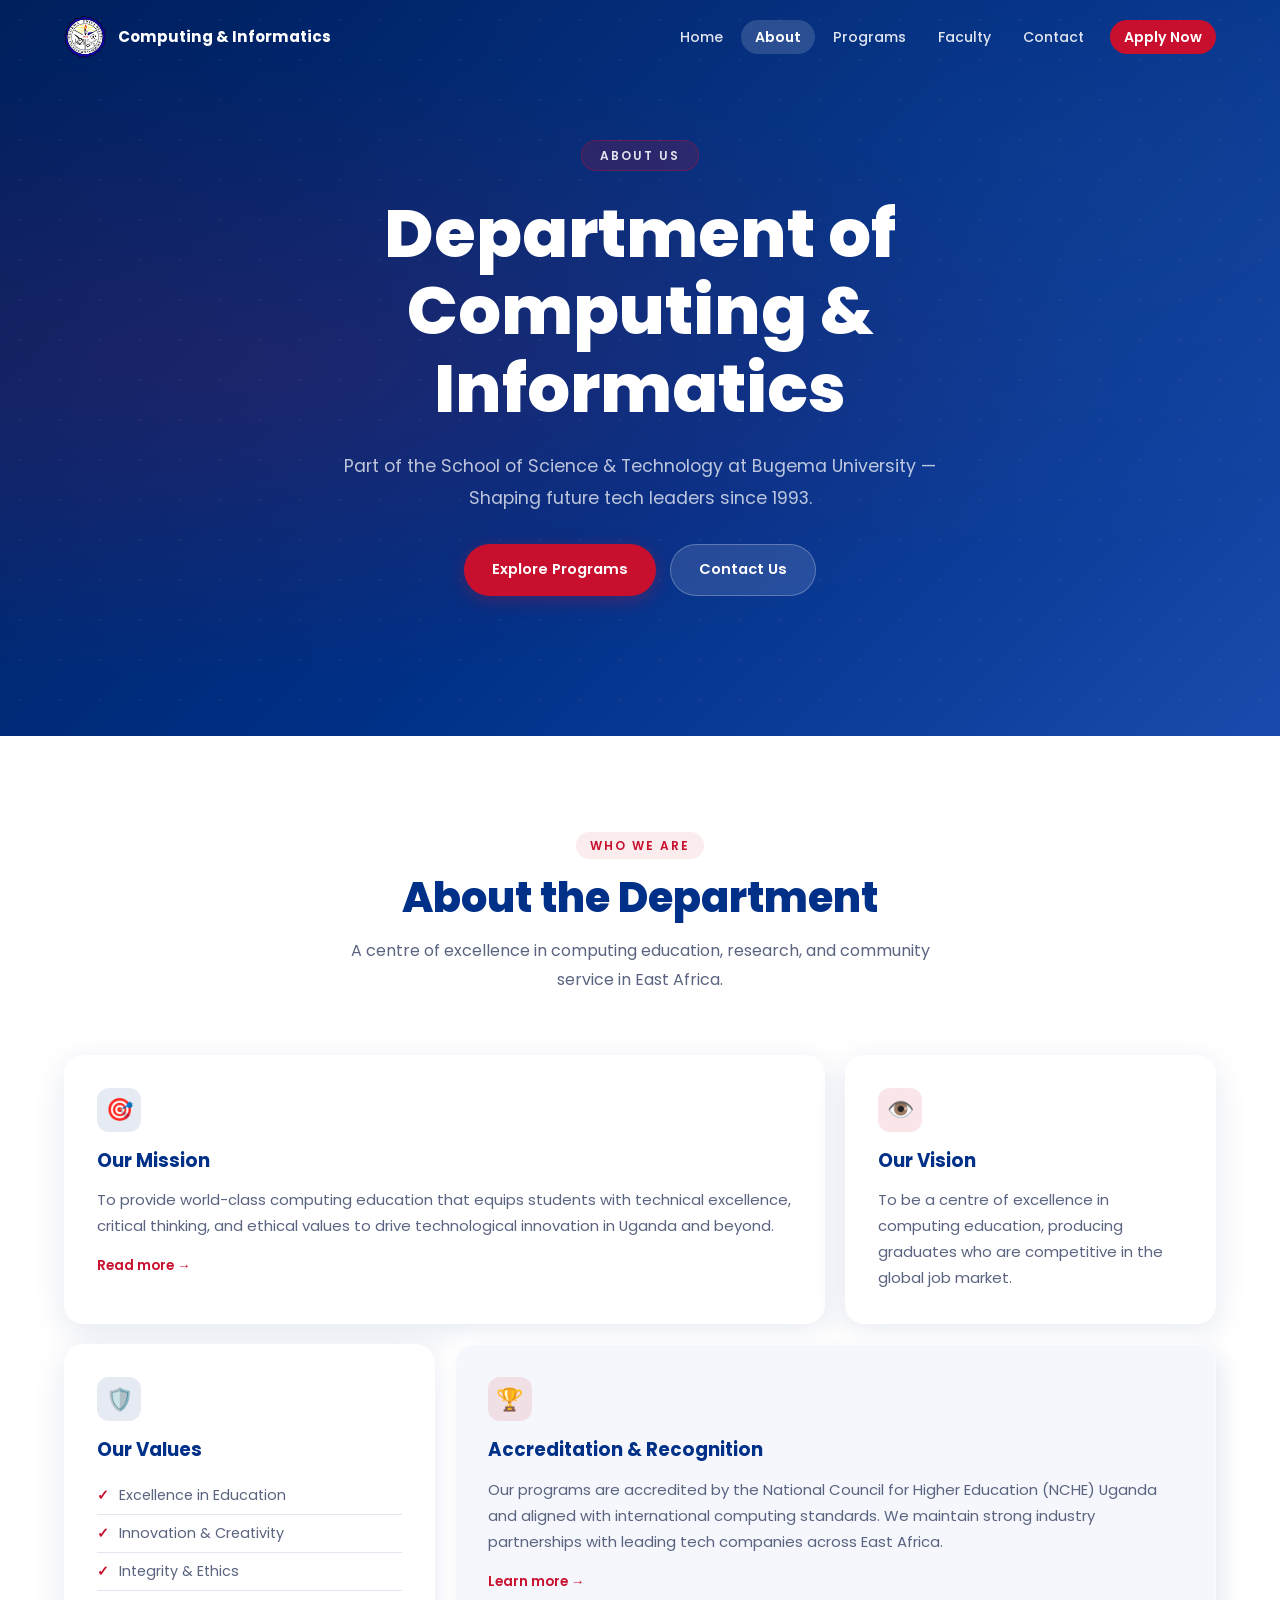
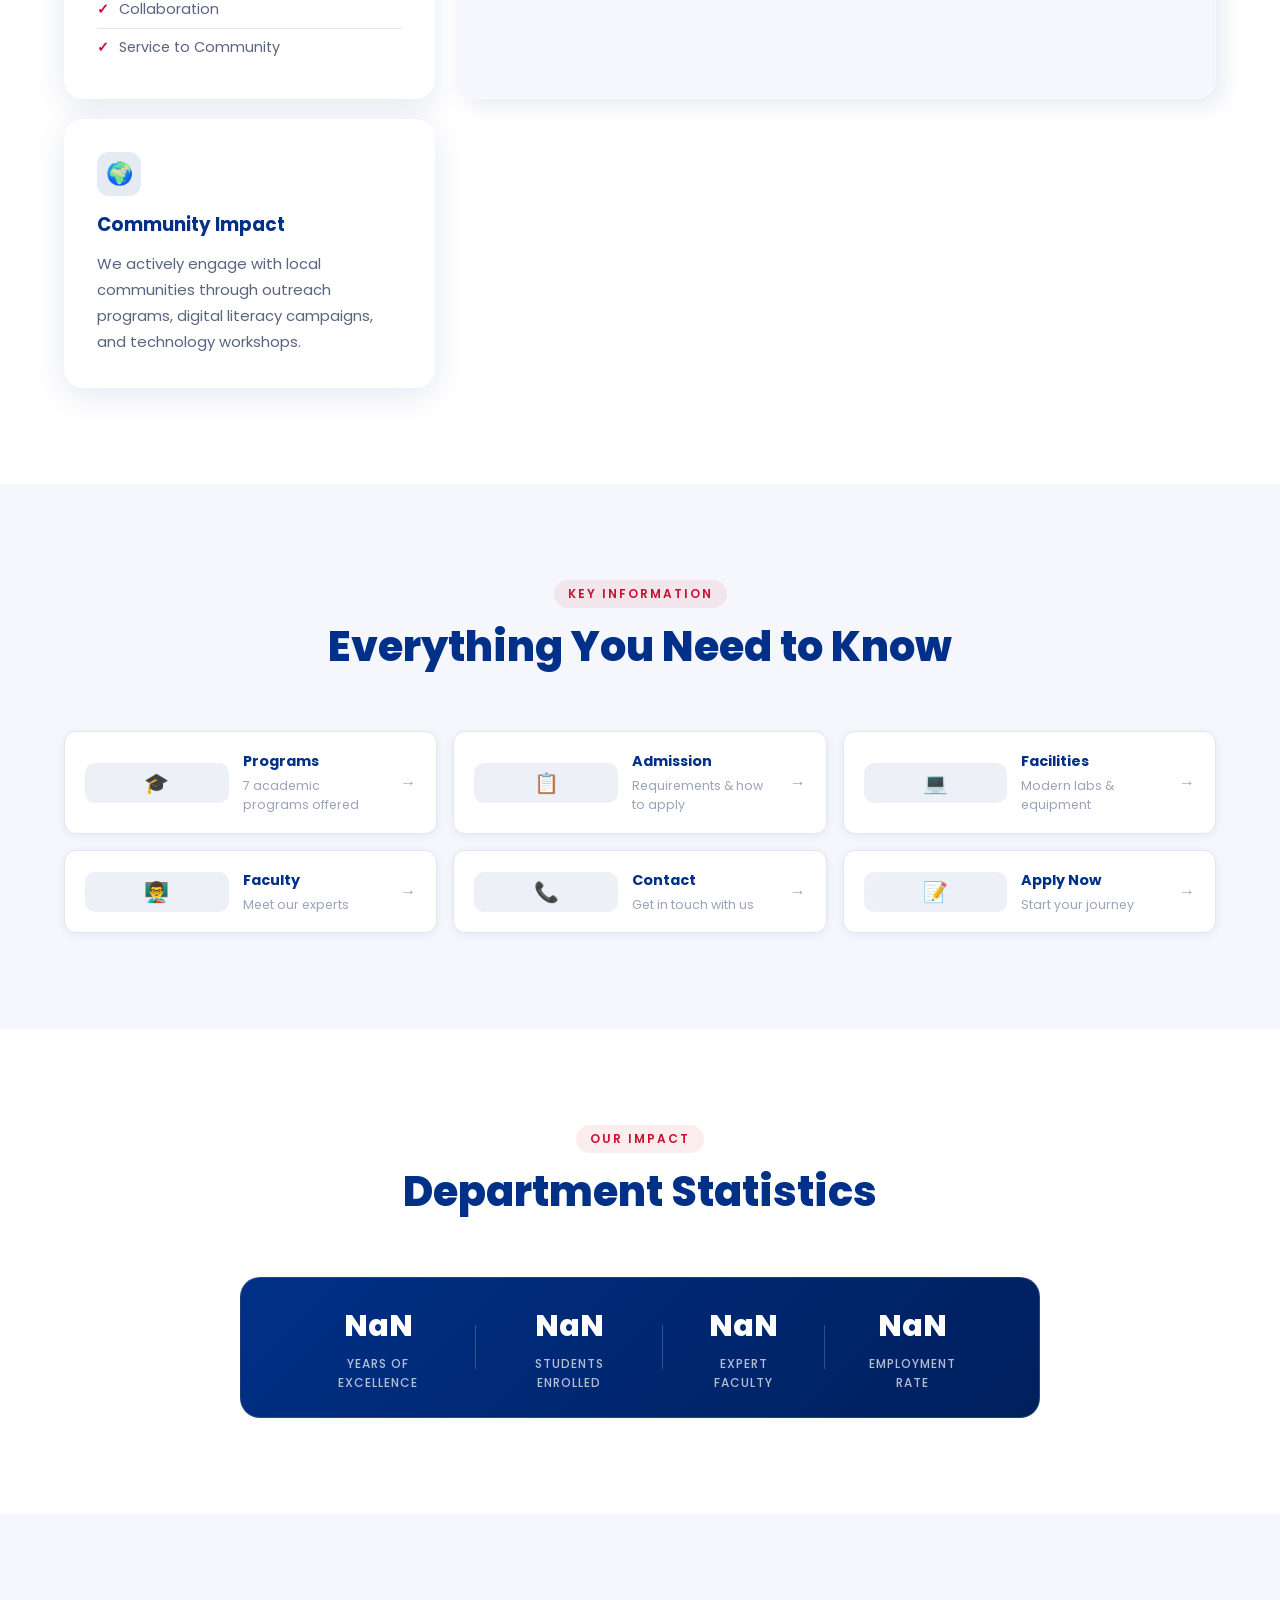
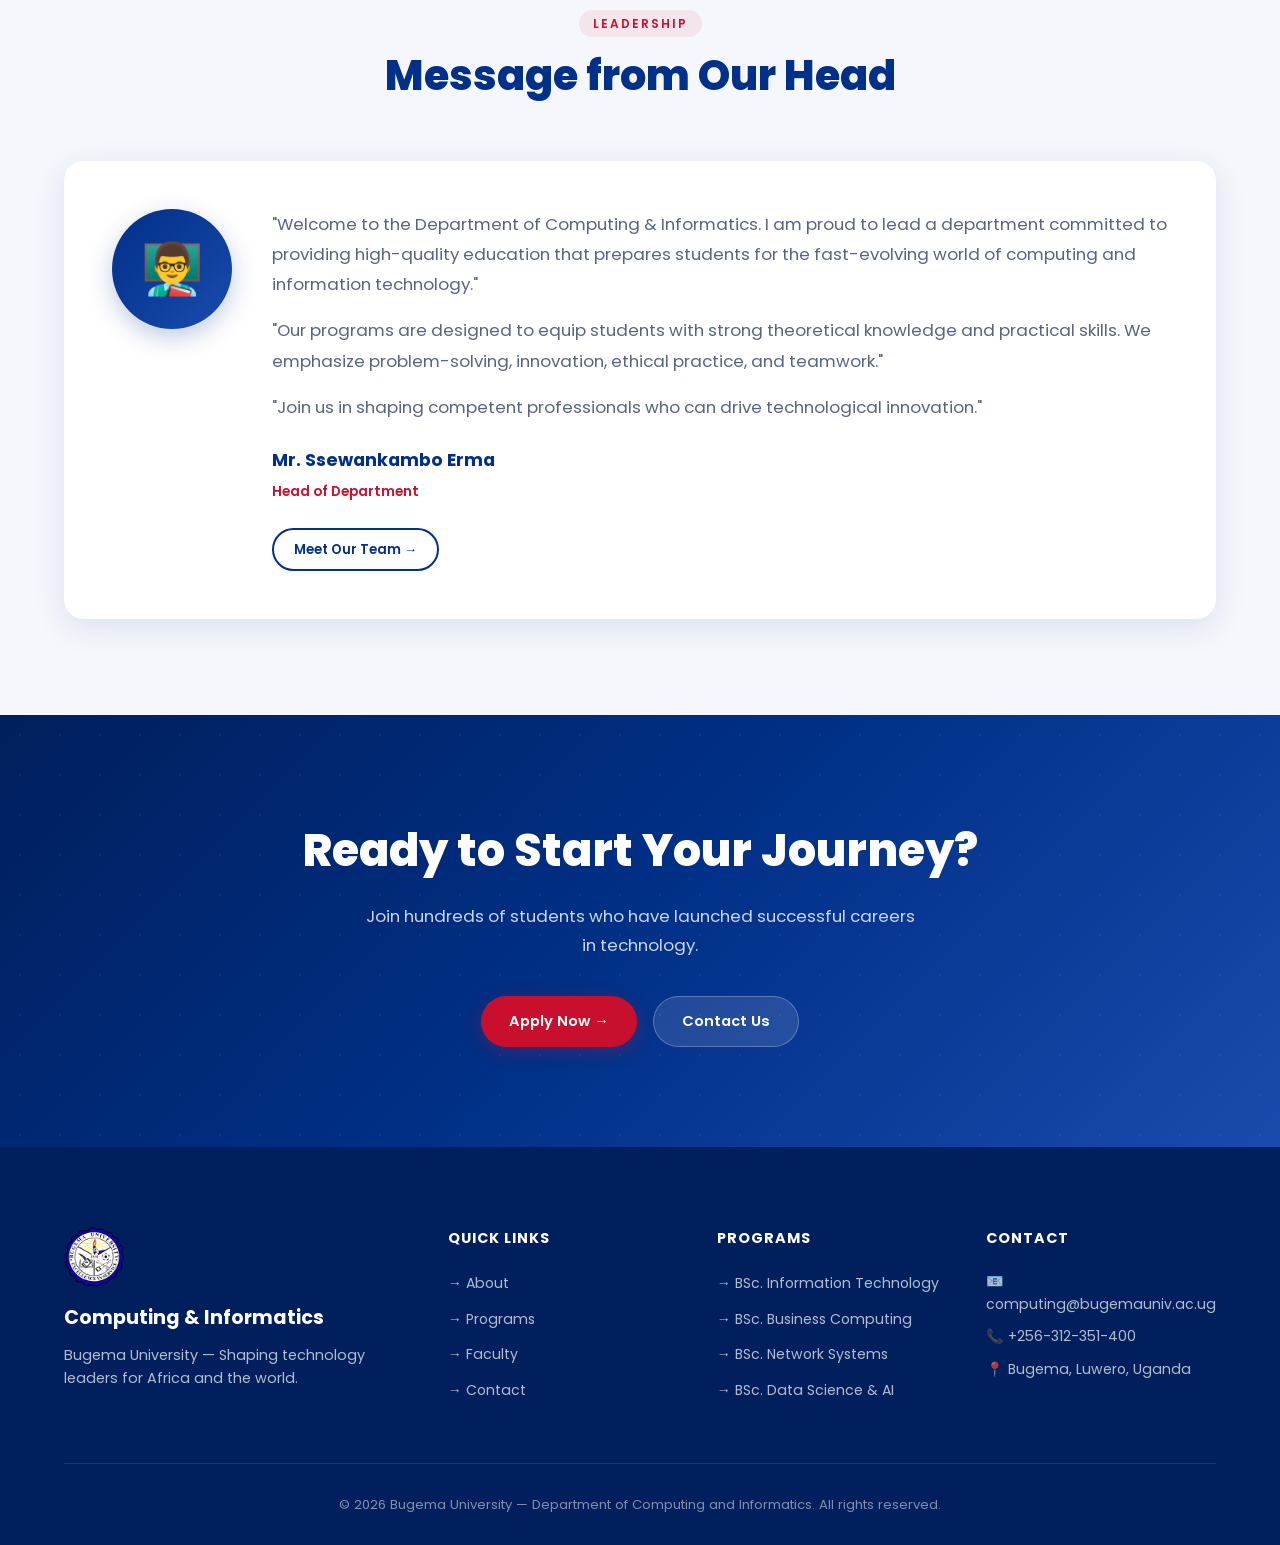
==== about.html @ eb2c2302 "Complete redesign based on reference website New Design Features: - Modern navbar with scroll effect" ====
<!DOCTYPE html>
<html lang="en">
<head>
    <meta charset="UTF-8">
    <meta name="viewport" content="width=device-width, initial-scale=1.0, maximum-scale=5.0, user-scalable=yes">
    <title>About Us | Department of Computing & Informatics | Bugema University</title>
    <meta name="description" content="Learn about the Department of Computing & Informatics at Bugema University, our mission, values, and team.">
    <link rel="stylesheet" href="css/style.css">
    <link rel="icon" href="images/Bugema_logo.png">
    <link rel="preconnect" href="https://fonts.googleapis.com">
    <link rel="preconnect" href="https://fonts.gstatic.com" crossorigin>
    <link href="https://fonts.googleapis.com/css2?family=Poppins:wght@300;400;500;600;700;800;900&display=swap" rel="stylesheet">
</head>

<body>
    <!-- Loading Screen -->
    <div id="loader">
        <div class="loader-inner">
            <img src="images/Bugema_logo.png" alt="Bugema University Logo" class="loader-logo">
            <div class="loader-bar"><div class="loader-fill"></div></div>
            <p class="loader-text">Loading...</p>
        </div>
    </div>

    <!-- Navigation -->
    <nav id="navbar">
        <div class="nav-container">
            <a href="index.html" class="nav-brand">
                <img src="images/Bugema_logo.png" alt="Bugema University">
                <span>Computing & Informatics</span>
            </a>
            <ul class="nav-links" id="navLinks">
                <li><a href="index.html">Home</a></li>
                <li><a href="about.html" class="active">About</a></li>
                <li><a href="programs.html">Programs</a></li>
                <li><a href="faculty.html">Faculty</a></li>
                <li><a href="contact.html">Contact</a></li>
                <li><a href="application.html" class="btn-apply">Apply Now</a></li>
            </ul>
            <button class="nav-toggle" id="navToggle" aria-label="Toggle navigation">
                <span></span><span></span><span></span>
            </button>
        </div>
    </nav>

    <!-- Page Hero -->
    <section class="hero page-hero-section">
        <div class="hero-bg"></div>
        <div class="hero-content">
            <div class="hero-badge">About Us</div>
            <h1 class="hero-title">Department of Computing & Informatics</h1>
            <p class="hero-subtitle">Part of the School of Science & Technology at Bugema University — Shaping future tech leaders since 1993.</p>
            <div class="hero-actions">
                <a href="programs.html" class="btn btn-primary">Explore Programs</a>
                <a href="contact.html" class="btn btn-ghost">Contact Us</a>
            </div>
        </div>
    </section>

    <!-- Quick About -->
    <section class="section">
        <div class="container">
            <div class="section-header">
                <span class="section-tag">Who We Are</span>
                <h2 class="section-title">About the Department</h2>
                <p class="section-desc">A centre of excellence in computing education, research, and community service in East Africa.</p>
            </div>
            <div class="bento-grid about-grid">
                <div class="bento-card bento-large glass-card reveal">
                    <div class="card-icon-wrap blue">🎯</div>
                    <h3>Our Mission</h3>
                    <p>To provide world-class computing education that equips students with technical excellence, critical thinking, and ethical values to drive technological innovation in Uganda and beyond.</p>
                    <a href="about.html" class="card-link">Read more →</a>
                </div>
                <div class="bento-card glass-card reveal">
                    <div class="card-icon-wrap red">👁️</div>
                    <h3>Our Vision</h3>
                    <p>To be a centre of excellence in computing education, producing graduates who are competitive in the global job market.</p>
                </div>
                <div class="bento-card glass-card reveal">
                    <div class="card-icon-wrap blue">🛡️</div>
                    <h3>Our Values</h3>
                    <ul class="values-list">
                        <li><span class="check">✓</span> Excellence in Education</li>
                        <li><span class="check">✓</span> Innovation & Creativity</li>
                        <li><span class="check">✓</span> Integrity & Ethics</li>
                        <li><span class="check">✓</span> Collaboration</li>
                        <li><span class="check">✓</span> Service to Community</li>
                    </ul>
                </div>
                <div class="bento-card bento-wide neu-card reveal">
                    <div class="card-icon-wrap red">🏆</div>
                    <h3>Accreditation & Recognition</h3>
                    <p>Our programs are accredited by the National Council for Higher Education (NCHE) Uganda and aligned with international computing standards. We maintain strong industry partnerships with leading tech companies across East Africa.</p>
                    <a href="about.html" class="card-link">Learn more →</a>
                </div>
                <div class="bento-card glass-card reveal">
                    <div class="card-icon-wrap blue">🌍</div>
                    <h3>Community Impact</h3>
                    <p>We actively engage with local communities through outreach programs, digital literacy campaigns, and technology workshops.</p>
                </div>
            </div>
        </div>
    </section>

    <!-- Key Information -->
    <section class="section section-alt">
        <div class="container">
            <div class="section-header">
                <span class="section-tag">Key Information</span>
                <h2 class="section-title">Everything You Need to Know</h2>
            </div>
            <div class="links-grid">
                <a href="programs.html" class="link-card reveal">
                    <div class="link-icon-wrap">🎓</div>
                    <div>
                        <strong>Programs</strong>
                        <p>7 academic programs offered</p>
                    </div>
                    <span class="link-arrow">→</span>
                </a>
                <a href="about.html#admission" class="link-card reveal">
                    <div class="link-icon-wrap">📋</div>
                    <div>
                        <strong>Admission</strong>
                        <p>Requirements & how to apply</p>
                    </div>
                    <span class="link-arrow">→</span>
                </a>
                <a href="about.html#facilities" class="link-card reveal">
                    <div class="link-icon-wrap">💻</div>
                    <div>
                        <strong>Facilities</strong>
                        <p>Modern labs & equipment</p>
                    </div>
                    <span class="link-arrow">→</span>
                </a>
                <a href="faculty.html" class="link-card reveal">
                    <div class="link-icon-wrap">👨‍🏫</div>
                    <div>
                        <strong>Faculty</strong>
                        <p>Meet our experts</p>
                    </div>
                    <span class="link-arrow">→</span>
                </a>
                <a href="contact.html" class="link-card reveal">
                    <div class="link-icon-wrap">📞</div>
                    <div>
                        <strong>Contact</strong>
                        <p>Get in touch with us</p>
                    </div>
                    <span class="link-arrow">→</span>
                </a>
                <a href="application.html" class="link-card reveal">
                    <div class="link-icon-wrap">📝</div>
                    <div>
                        <strong>Apply Now</strong>
                        <p>Start your journey</p>
                    </div>
                    <span class="link-arrow">→</span>
                </a>
            </div>
        </div>
    </section>

    <!-- Stats -->
    <section class="section">
        <div class="container">
            <div class="section-header">
                <span class="section-tag">Our Impact</span>
                <h2 class="section-title">Department Statistics</h2>
            </div>
            <div class="hero-stats reveal" style="background: linear-gradient(135deg, var(--blue) 0%, var(--blue-dark) 100%); max-width: 800px; margin: 0 auto;">
                <div class="stat-item">
                    <span class="stat-number" style="color: white;">30+</span>
                    <span class="stat-label" style="color: rgba(255,255,255,0.7);">Years of Excellence</span>
                </div>
                <div class="stat-divider" style="background: rgba(255,255,255,0.2);"></div>
                <div class="stat-item">
                    <span class="stat-number" style="color: white;">500+</span>
                    <span class="stat-label" style="color: rgba(255,255,255,0.7);">Students Enrolled</span>
                </div>
                <div class="stat-divider" style="background: rgba(255,255,255,0.2);"></div>
                <div class="stat-item">
                    <span class="stat-number" style="color: white;">25+</span>
                    <span class="stat-label" style="color: rgba(255,255,255,0.7);">Expert Faculty</span>
                </div>
                <div class="stat-divider" style="background: rgba(255,255,255,0.2);"></div>
                <div class="stat-item">
                    <span class="stat-number" style="color: white;">98%</span>
                    <span class="stat-label" style="color: rgba(255,255,255,0.7);">Employment Rate</span>
                </div>
            </div>
        </div>
    </section>

    <!-- HOD Message -->
    <section class="section section-alt">
        <div class="container">
            <div class="section-header">
                <span class="section-tag">Leadership</span>
                <h2 class="section-title">Message from Our Head</h2>
            </div>
            <div class="hod-message-card reveal">
                <div class="hod-avatar-new">
                    <span>👨‍🏫</span>
                </div>
                <div class="hod-message-content">
                    <p>"Welcome to the Department of Computing & Informatics. I am proud to lead a department committed to providing high-quality education that prepares students for the fast-evolving world of computing and information technology."</p>
                    <p>"Our programs are designed to equip students with strong theoretical knowledge and practical skills. We emphasize problem-solving, innovation, ethical practice, and teamwork."</p>
                    <p>"Join us in shaping competent professionals who can drive technological innovation."</p>
                    <div class="hod-signature">
                        <h4>Mr. Ssewankambo Erma</h4>
                        <span>Head of Department</span>
                    </div>
                    <a href="faculty.html" class="btn btn-outline btn-sm">Meet Our Team →</a>
                </div>
            </div>
        </div>
    </section>

    <!-- CTA -->
    <section class="cta-section-new">
        <div class="container">
            <div class="cta-content">
                <h2>Ready to Start Your Journey?</h2>
                <p>Join hundreds of students who have launched successful careers in technology.</p>
                <div class="cta-buttons">
                    <a href="application.html" class="btn btn-primary">Apply Now →</a>
                    <a href="contact.html" class="btn btn-ghost-white">Contact Us</a>
                </div>
            </div>
        </div>
    </section>

    <footer class="footer">
        <div class="container">
            <div class="footer-grid">
                <div class="footer-brand">
                    <img src="images/Bugema_logo.png" alt="Bugema University Logo">
                    <h3>Computing & Informatics</h3>
                    <p>Bugema University — Shaping technology leaders for Africa and the world.</p>
                </div>
                <div class="footer-links">
                    <h4>Quick Links</h4>
                    <ul>
                        <li><a href="about.html">→ About</a></li>
                        <li><a href="programs.html">→ Programs</a></li>
                        <li><a href="faculty.html">→ Faculty</a></li>
                        <li><a href="contact.html">→ Contact</a></li>
                    </ul>
                </div>
                <div class="footer-links">
                    <h4>Programs</h4>
                    <ul>
                        <li><a href="bachelor-it.html">→ BSc. Information Technology</a></li>
                        <li><a href="business-computing.html">→ BSc. Business Computing</a></li>
                        <li><a href="network-systems.html">→ BSc. Network Systems</a></li>
                        <li><a href="data-science-ai.html">→ BSc. Data Science & AI</a></li>
                    </ul>
                </div>
                <div class="footer-contact">
                    <h4>Contact</h4>
                    <p>📧 computing@bugemauniv.ac.ug</p>
                    <p>📞 +256-312-351-400</p>
                    <p>📍 Bugema, Luwero, Uganda</p>
                </div>
            </div>
            <div class="footer-bottom">
                <p>© 2026 Bugema University — Department of Computing and Informatics. All rights reserved.</p>
            </div>
        </div>
    </footer>

    <script src="js/main.js"></script>
</body>
</html>
---- css/style.css ----
/* ===== VARIABLES ===== */
:root {
    --red: #C8102E;
    --red-dark: #9e0c24;
    --red-light: #ff6b6b;
    --blue: #003087;
    --blue-dark: #001f5c;
    --blue-light: #1a4aad;
    --white: #ffffff;
    --off-white: #f5f7fc;
    --gray-100: #f0f2f8;
    --gray-200: #e2e6f0;
    --gray-400: #9aa3b8;
    --gray-600: #5a6480;
    --gray-800: #2d3452;
    --text: #1a1f36;
    --shadow-sm: 0 2px 8px rgba(0,48,135,0.07);
    --shadow-md: 0 8px 32px rgba(0,48,135,0.11);
    --shadow-lg: 0 20px 60px rgba(0,48,135,0.15);
    --radius-sm: 12px;
    --radius-md: 20px;
    --radius-lg: 32px;
    --transition: all 0.3s cubic-bezier(0.4,0,0.2,1);
    --primary-color: #003087;
    --primary-dark: #001f5c;
    --accent-color: #C8102E;
    --bg-color: #f5f7fc;
    --bg-white: #ffffff;
}

/* ===== RESET ===== */
*, *::before, *::after { margin: 0; padding: 0; box-sizing: border-box; }
html { scroll-behavior: smooth; }
body { font-family: 'Poppins', sans-serif; color: var(--text); background: var(--white); overflow-x: hidden; line-height: 1.6; }
a { text-decoration: none; color: inherit; }
ul { list-style: none; }
img { max-width: 100%; display: block; }
button { font-family: inherit; cursor: pointer; }

/* ===== LOADER ===== */
#loader {
    position: fixed; inset: 0; z-index: 9999;
    background: var(--blue);
    display: flex; align-items: center; justify-content: center;
    transition: opacity 0.6s ease, visibility 0.6s ease;
}
#loader.hidden { opacity: 0; visibility: hidden; pointer-events: none; }
.loader-inner { text-align: center; }
.loader-logo { width: 80px; height: 80px; margin: 0 auto 24px; animation: pulse 1.5s ease-in-out infinite; }
.loader-bar { width: 200px; height: 4px; background: rgba(255,255,255,0.2); border-radius: 99px; margin: 0 auto 16px; overflow: hidden; }
.loader-fill { height: 100%; background: var(--red); border-radius: 99px; animation: loadFill 1.8s ease forwards; }
.loader-text { color: rgba(255,255,255,0.6); font-size: 0.8rem; letter-spacing: 2px; text-transform: uppercase; }
@keyframes loadFill { from { width: 0; } to { width: 100%; } }
@keyframes pulse { 0%,100% { transform: scale(1); } 50% { transform: scale(1.08); } }

/* ===== NAVBAR ===== */
#navbar {
    position: fixed; top: 0; left: 0; right: 0; z-index: 1000;
    padding: 16px 0;
    transition: var(--transition);
}
#navbar.scrolled {
    background: rgba(255,255,255,0.94);
    backdrop-filter: blur(20px);
    -webkit-backdrop-filter: blur(20px);
    box-shadow: var(--shadow-sm);
    padding: 10px 0;
}
.nav-container {
    max-width: 1200px; margin: 0 auto; padding: 0 24px;
    display: flex; align-items: center; justify-content: space-between;
}
.nav-brand {
    display: flex; align-items: center; gap: 12px;
    font-weight: 700; font-size: 0.95rem;
    color: var(--white);
    transition: var(--transition);
}
#navbar.scrolled .nav-brand { color: var(--blue); }
.nav-brand img { width: 42px; height: 42px; object-fit: contain; border-radius: 8px; }
.nav-links { display: flex; align-items: center; gap: 4px; }
.nav-links a {
    padding: 7px 14px;
    border-radius: 99px;
    font-size: 0.88rem; font-weight: 500;
    color: rgba(255,255,255,0.88);
    transition: var(--transition);
}
.nav-links a:hover, .nav-links a.active {
    background: rgba(255,255,255,0.15);
    color: var(--white);
}
.nav-links a.active { font-weight: 600; }
#navbar.scrolled .nav-links a { color: var(--gray-600); }
#navbar.scrolled .nav-links a:hover { background: var(--gray-100); color: var(--blue); }
#navbar.scrolled .nav-links a.active { background: rgba(0,48,135,0.08); color: var(--blue); }

.btn-apply {
    background: var(--red) !important;
    color: var(--white) !important;
    font-weight: 600 !important;
    margin-left: 8px;
}
.btn-apply:hover {
    background: var(--red-dark) !important;
    transform: translateY(-2px);
}

.nav-toggle {
    display: none; flex-direction: column; gap: 5px;
    background: none; border: none; outline: none;
    -webkit-appearance: none; appearance: none;
    cursor: pointer; padding: 8px; z-index: 1001;
    border-radius: 8px;
    -webkit-tap-highlight-color: transparent;
}
.nav-toggle:focus { outline: none; }
.nav-toggle span {
    display: block; width: 24px; height: 2px;
    background: var(--white); border-radius: 99px;
    transition: var(--transition);
}
#navbar.scrolled .nav-toggle span { background: var(--blue); }
.nav-toggle.open span { background: var(--white) !important; }
.nav-toggle.open span:nth-child(1) { transform: rotate(45deg) translate(5px, 5px); }
.nav-toggle.open span:nth-child(2) { opacity: 0; width: 0; }
.nav-toggle.open span:nth-child(3) { transform: rotate(-45deg) translate(5px, -5px); }

/* ===== HERO ===== */
.hero {
    min-height: 100vh;
    background: linear-gradient(135deg, var(--blue-dark) 0%, var(--blue) 55%, var(--blue-light) 100%);
    position: relative; display: flex; align-items: center; justify-content: center;
    overflow: hidden; padding: 120px 24px 80px;
}
.hero-bg {
    position: absolute; inset: 0;
    background: radial-gradient(ellipse at 20% 50%, rgba(200,16,46,0.14) 0%, transparent 60%),
                radial-gradient(ellipse at 80% 20%, rgba(255,255,255,0.04) 0%, transparent 50%);
}
.hero-bg::before {
    content: ''; position: absolute; inset: 0;
    background-image: radial-gradient(rgba(255,255,255,0.055) 1px, transparent 1px);
    background-size: 40px 40px;
}
.hero-content { position: relative; z-index: 1; max-width: 820px; text-align: center; }
.hero-badge {
    display: inline-block; padding: 5px 18px;
    background: rgba(200,16,46,0.18); border: 1px solid rgba(200,16,46,0.35);
    border-radius: 99px; color: rgba(255,255,255,0.88);
    font-size: 0.75rem; font-weight: 600; letter-spacing: 2px; text-transform: uppercase;
    margin-bottom: 24px;
}
.hero-title {
    font-size: clamp(2.4rem, 6vw, 4.2rem); font-weight: 800;
    color: var(--white); line-height: 1.15; margin-bottom: 24px;
}
.typed-text { color: var(--red-light); }
.cursor { color: var(--red-light); animation: blink 0.8s step-end infinite; }
@keyframes blink { 0%,100% { opacity: 1; } 50% { opacity: 0; } }
.hero-subtitle {
    font-size: 1.1rem; color: rgba(255,255,255,0.72);
    max-width: 580px; margin: 0 auto 40px; line-height: 1.8;
}
.hero-actions { display: flex; gap: 14px; justify-content: center; flex-wrap: wrap; margin-bottom: 60px; }
.hero-stats {
    display: flex; align-items: center; justify-content: center;
    background: rgba(255,255,255,0.08);
    backdrop-filter: blur(12px); -webkit-backdrop-filter: blur(12px);
    border: 1px solid rgba(255,255,255,0.12);
    border-radius: var(--radius-md); padding: 24px 40px;
}
.stat-item { text-align: center; padding: 0 28px; }
.stat-number { font-size: 1.9rem; font-weight: 800; color: var(--white); }
.stat-plus { font-size: 1.4rem; font-weight: 700; color: var(--red-light); }
.stat-label { display: block; font-size: 0.75rem; font-weight: 500; color: rgba(255,255,255,0.55); text-transform: uppercase; letter-spacing: 1px; margin-top: 4px; }
.stat-divider { width: 1px; height: 44px; background: rgba(255,255,255,0.14); }
.hero-scroll {
    position: absolute; bottom: 28px; left: 50%; transform: translateX(-50%);
    display: flex; flex-direction: column; align-items: center; gap: 6px;
    color: rgba(255,255,255,0.45); font-size: 0.72rem;
    letter-spacing: 1px; text-transform: uppercase;
    animation: floatScroll 2s ease-in-out infinite;
}
.scroll-icon { font-size: 20px; }
@keyframes floatScroll { 0%,100% { transform: translateX(-50%) translateY(0); } 50% { transform: translateX(-50%) translateY(8px); } }

/* ===== BUTTONS ===== */
.btn {
    display: inline-flex; align-items: center; justify-content: center; gap: 8px;
    padding: 13px 28px;
    border-radius: 99px;
    font-family: 'Poppins', sans-serif;
    font-size: 0.92rem; font-weight: 600;
    cursor: pointer; border: none;
    transition: var(--transition);
    white-space: nowrap;
}
.btn-icon { font-size: 16px; }
.btn-primary { background: var(--red); color: var(--white); box-shadow: 0 4px 18px rgba(200,16,46,0.3); }
.btn-primary:hover { background: var(--red-dark); transform: translateY(-2px); box-shadow: 0 8px 24px rgba(200,16,46,0.4); }
.btn-ghost { background: rgba(255,255,255,0.12); color: var(--white); border: 1px solid rgba(255,255,255,0.25); backdrop-filter: blur(8px); }
.btn-ghost:hover { background: rgba(255,255,255,0.2); transform: translateY(-2px); }
.btn-ghost-white { background: rgba(255,255,255,0.12); color: var(--white); border: 1px solid rgba(255,255,255,0.25); }
.btn-ghost-white:hover { background: rgba(255,255,255,0.2); }
.btn-outline { background: transparent; color: var(--blue); border: 2px solid var(--blue); }
.btn-outline:hover { background: var(--blue); color: var(--white); transform: translateY(-2px); }
.btn-sm { padding: 9px 20px; font-size: 0.82rem; }

/* ===== SECTIONS ===== */
.section { padding: 96px 0; }
.section-alt { background: var(--off-white); }
.container { max-width: 1200px; margin: 0 auto; padding: 0 24px; }
.section-header { text-align: center; margin-bottom: 60px; }
.section-tag {
    display: inline-block; padding: 4px 14px;
    background: rgba(200,16,46,0.08); color: var(--red);
    border-radius: 99px; font-size: 0.75rem; font-weight: 600;
    letter-spacing: 2px; text-transform: uppercase; margin-bottom: 14px;
}
.section-title { font-size: clamp(1.7rem, 4vw, 2.6rem); font-weight: 800; color: var(--blue); line-height: 1.2; margin-bottom: 14px; }
.section-desc { font-size: 1rem; color: var(--gray-600); max-width: 580px; margin: 0 auto; line-height: 1.8; }
.section-cta { text-align: center; margin-top: 48px; }

/* ===== GLASS & NEU CARDS ===== */
.glass-card {
    background: rgba(255,255,255,0.72);
    backdrop-filter: blur(20px);
    -webkit-backdrop-filter: blur(20px);
    border: 1px solid rgba(255,255,255,0.85);
    box-shadow: var(--shadow-md);
}
.neu-card {
    background: var(--off-white);
    box-shadow: 8px 8px 20px rgba(0,48,135,0.09), -8px -8px 20px rgba(255,255,255,0.9);
    border: 1px solid rgba(255,255,255,0.6);
}

/* ===== BENTO GRID ===== */
.bento-grid { display: grid; grid-template-columns: repeat(3, 1fr); gap: 20px; }
.bento-card { padding: 32px; border-radius: var(--radius-md); transition: var(--transition); }
.bento-card:hover { transform: translateY(-4px); box-shadow: var(--shadow-lg); }
.bento-large { grid-column: span 2; }
.bento-wide { grid-column: span 2; }
.bento-card h3 { font-size: 1.15rem; font-weight: 700; color: var(--blue); margin-bottom: 12px; margin-top: 14px; }
.bento-card p { color: var(--gray-600); line-height: 1.75; font-size: 0.93rem; }
.card-icon-wrap {
    width: 44px; height: 44px; border-radius: 12px;
    display: flex; align-items: center; justify-content: center;
    font-size: 22px;
}
.card-icon-wrap.blue { background: rgba(0,48,135,0.1); color: var(--blue); }
.card-icon-wrap.red { background: rgba(200,16,46,0.1); color: var(--red); }
.card-link {
    display: inline-flex; align-items: center; gap: 6px;
    margin-top: 16px; font-size: 0.85rem; font-weight: 600;
    color: var(--red); transition: var(--transition);
}
.card-link:hover { gap: 10px; }
.values-list { padding: 0; margin-top: 4px; }
.values-list li {
    display: flex; align-items: center; gap: 10px;
    padding: 7px 0; color: var(--gray-600); font-size: 0.9rem;
    border-bottom: 1px solid var(--gray-200);
}
.values-list li:last-child { border-bottom: none; }
.values-list li .check { color: var(--red); font-weight: bold; }

/* ===== PROGRAMS PREVIEW ===== */
.programs-preview-grid { display: grid; grid-template-columns: repeat(3, 1fr); gap: 24px; }
.prog-preview-card {
    background: var(--white); border-radius: var(--radius-md);
    padding: 32px; box-shadow: var(--shadow-sm);
    border: 1px solid var(--gray-200); transition: var(--transition);
    display: flex; flex-direction: column; gap: 14px;
    position: relative; overflow: hidden;
}
.prog-preview-card::before { content: ''; position: absolute; top: 0; left: 0; right: 0; height: 3px; background: var(--blue); }
.prog-preview-card.featured::before { background: var(--red); }
.prog-preview-card:hover { transform: translateY(-5px); box-shadow: var(--shadow-lg); }
.prog-icon-wrap {
    width: 48px; height: 48px; border-radius: 12px;
    background: rgba(0,48,135,0.08); color: var(--blue);
    display: flex; align-items: center; justify-content: center; font-size: 22px;
}
.prog-preview-card.featured .prog-icon-wrap { background: rgba(200,16,46,0.08); color: var(--red); }
.prog-preview-card h3 { font-size: 1.05rem; font-weight: 700; color: var(--blue); }
.prog-preview-card p { font-size: 0.87rem; color: var(--gray-600); line-height: 1.7; flex: 1; }
.prog-meta { display: flex; gap: 12px; flex-wrap: wrap; }
.prog-meta-item {
    display: inline-flex; align-items: center; gap: 5px;
    font-size: 0.77rem; font-weight: 500; color: var(--gray-600);
    background: var(--gray-100); padding: 4px 10px; border-radius: 99px;
}
.prog-more-row {
    display: flex; align-items: center; flex-wrap: wrap; gap: 10px;
    margin-top: 28px; padding-top: 24px;
    border-top: 1px solid var(--gray-200);
}
.prog-more-label {
    font-size: 0.8rem; font-weight: 600;
    color: var(--gray-400); text-transform: uppercase; letter-spacing: 1px;
    white-space: nowrap;
}
.prog-more-chip {
    display: inline-flex; align-items: center; gap: 6px;
    padding: 6px 14px;
    background: var(--white); border: 1px solid var(--gray-200);
    border-radius: 99px; font-size: 0.8rem; font-weight: 500;
    color: var(--blue); transition: var(--transition);
}
.prog-more-chip:hover { background: var(--blue); color: var(--white); border-color: var(--blue); }

/* ===== WHY CHOOSE US ===== */
.why-grid { display: grid; grid-template-columns: repeat(3, 1fr); gap: 24px; }
.why-card {
    background: var(--white); border-radius: var(--radius-md);
    padding: 40px 30px; text-align: center;
    box-shadow: var(--shadow-sm); border: 1px solid var(--gray-200);
    transition: var(--transition);
}
.why-card:hover { transform: translateY(-8px); box-shadow: var(--shadow-lg); border-color: rgba(0,48,135,0.15); }
.why-icon { font-size: 50px; margin-bottom: 20px; }
.why-card h3 { font-size: 1.1rem; font-weight: 700; color: var(--blue); margin-bottom: 12px; }
.why-card p { font-size: 0.9rem; color: var(--gray-600); line-height: 1.7; }

/* ===== HOD MESSAGE ===== */
.hod-message-card {
    background: var(--white); border-radius: var(--radius-md);
    padding: 48px; box-shadow: var(--shadow-md);
    display: flex; gap: 40px; align-items: flex-start;
}
.hod-avatar-new {
    width: 120px; height: 120px; border-radius: 50%;
    background: linear-gradient(135deg, var(--blue) 0%, var(--blue-light) 100%);
    display: flex; align-items: center; justify-content: center;
    font-size: 50px; flex-shrink: 0;
    box-shadow: 0 8px 24px rgba(0,48,135,0.25);
}
.hod-message-content { flex: 1; }
.hod-message-content p { font-size: 1.05rem; color: var(--gray-600); line-height: 1.8; margin-bottom: 16px; }
.hod-signature { margin: 24px 0; }
.hod-signature h4 { font-size: 1.1rem; color: var(--blue); margin-bottom: 4px; }
.hod-signature span { font-size: 0.85rem; color: var(--red); font-weight: 600; }

/* ===== CTA ===== */
.cta-section-new {
    padding: 100px 0;
    background: linear-gradient(135deg, var(--blue-dark) 0%, var(--blue) 50%, var(--blue-light) 100%);
    position: relative; overflow: hidden;
}
.cta-section-new::before {
    content: '';
    position: absolute; inset: 0;
    background-image: radial-gradient(rgba(255,255,255,0.05) 1px, transparent 1px);
    background-size: 40px 40px;
}
.cta-content { text-align: center; position: relative; z-index: 1; }
.cta-content h2 { font-size: clamp(1.8rem, 4vw, 2.8rem); font-weight: 800; color: var(--white); margin-bottom: 16px; }
.cta-content p { font-size: 1.05rem; color: rgba(255,255,255,0.8); max-width: 550px; margin: 0 auto 36px; line-height: 1.7; }
.cta-buttons { display: flex; gap: 16px; justify-content: center; flex-wrap: wrap; }

/* ===== FOOTER ===== */
.footer { background: var(--blue-dark); color: var(--white); padding: 80px 0 30px; }
.footer-grid { display: grid; grid-template-columns: 1.5fr 1fr 1fr 1fr; gap: 40px; margin-bottom: 50px; }
.footer-brand img { width: 60px; height: 60px; border-radius: 12px; margin-bottom: 16px; }
.footer-brand h3 { font-size: 1.2rem; color: var(--white); margin-bottom: 10px; }
.footer-brand p { color: rgba(255,255,255,0.7); font-size: 0.9rem; line-height: 1.6; }
.footer-links h4 { font-size: 0.9rem; font-weight: 700; color: var(--white); margin-bottom: 20px; text-transform: uppercase; letter-spacing: 1px; }
.footer-links ul li { margin-bottom: 10px; }
.footer-links ul li a { color: rgba(255,255,255,0.7); font-size: 0.88rem; transition: var(--transition); }
.footer-links ul li a:hover { color: var(--white); padding-left: 4px; }
.footer-contact h4 { font-size: 0.9rem; font-weight: 700; color: var(--white); margin-bottom: 20px; text-transform: uppercase; letter-spacing: 1px; }
.footer-contact p { color: rgba(255,255,255,0.7); font-size: 0.88rem; margin-bottom: 10px; }
.footer-bottom { border-top: 1px solid rgba(255,255,255,0.1); padding-top: 30px; text-align: center; color: rgba(255,255,255,0.5); font-size: 0.82rem; }

/* ===== REVEAL ANIMATION ===== */
.reveal {
    opacity: 0;
    transform: translateY(30px);
    transition: opacity 0.6s ease, transform 0.6s ease;
}
.reveal.visible {
    opacity: 1;
    transform: translateY(0);
}

/* ===== RESPONSIVE ===== */
@media (max-width: 1024px) {
    .bento-grid { grid-template-columns: repeat(2, 1fr); }
    .bento-large, .bento-wide { grid-column: span 2; }
    .programs-preview-grid { grid-template-columns: repeat(2, 1fr); }
    .why-grid { grid-template-columns: repeat(2, 1fr); }
    .footer-grid { grid-template-columns: repeat(2, 1fr); }
    .hod-message-card { padding: 36px; gap: 30px; }
}

@media (max-width: 900px) {
    .nav-toggle { display: flex; }
    .nav-links {
        position: fixed; top: 0; right: -100%; width: 85%; max-width: 380px;
        height: 100vh; background: var(--white);
        flex-direction: column; align-items: stretch; justify-content: flex-start;
        padding: 80px 24px 40px; gap: 0;
        transition: var(--transition);
        box-shadow: -10px 0 40px rgba(0,0,0,0.15);
        z-index: 999;
    }
    .nav-links.open { right: 0; }
    .nav-links a { 
        padding: 16px 0; color: var(--gray-800) !important; 
        border-bottom: 1px solid var(--gray-200);
        border-radius: 0; font-size: 1rem;
    }
    .nav-links a:hover { background: transparent !important; color: var(--blue) !important; }
    .nav-links a.active { background: transparent !important; color: var(--blue) !important; font-weight: 600; }
    .btn-apply { margin: 20px 0 0; text-align: center; justify-content: center; }
    .hero-stats { padding: 20px 24px; flex-wrap: wrap; gap: 16px; }
    .stat-item { padding: 0 16px; }
}

@media (max-width: 768px) {
    .hero { min-height: auto; padding: 100px 24px 60px; }
    .hero-title { font-size: 2.2rem; }
    .hero-subtitle { font-size: 1rem; }
    .hero-actions { flex-direction: column; align-items: center; }
    .btn { width: 100%; max-width: 280px; justify-content: center; }
    .hero-stats { flex-direction: column; }
    .stat-divider { width: 60px; height: 1px; }
    .section { padding: 60px 0; }
    .section-header { margin-bottom: 40px; }
    .bento-grid { grid-template-columns: 1fr; }
    .bento-large, .bento-wide { grid-column: span 1; }
    .programs-preview-grid { grid-template-columns: 1fr; }
    .why-grid { grid-template-columns: 1fr; }
    .hod-message-card { flex-direction: column; text-align: center; padding: 32px 24px; }
    .hod-avatar-new { margin: 0 auto; }
    .footer-grid { grid-template-columns: 1fr; gap: 30px; text-align: center; }
    .prog-more-row { justify-content: center; }
}

@media (max-width: 480px) {
    .hero-badge { font-size: 0.65rem; }
    .hero-title { font-size: 1.8rem; }
    .hero-subtitle { font-size: 0.9rem; }
    .stat-number { font-size: 1.5rem; }
    .section-title { font-size: 1.5rem; }
    .bento-card { padding: 24px; }
    .prog-preview-card { padding: 24px; }
    .why-card { padding: 30px 20px; }
}

/* Mobile overlay */
.nav-overlay {
    position: fixed; inset: 0; background: rgba(0,0,0,0.5);
    z-index: 998; opacity: 0; visibility: hidden;
    transition: var(--transition);
}
.nav-overlay.active { opacity: 1; visibility: visible; }

/* ===== PAGE HERO (inner pages) ===== */
.page-hero-section {
    min-height: 60vh;
    padding: 140px 24px 80px;
}
.page-hero-section .hero-badge {
    background: rgba(200,16,46,0.18);
    border: 1px solid rgba(200,16,46,0.35);
}
.page-hero-section .hero-subtitle {
    max-width: 600px;
    margin: 0 auto 30px;
}

/* ===== LINKS GRID ===== */
.links-grid { display: grid; grid-template-columns: repeat(3, 1fr); gap: 16px; }
.link-card {
    display: flex; align-items: center; gap: 14px;
    background: var(--white); border-radius: var(--radius-sm);
    padding: 18px 20px; box-shadow: var(--shadow-sm);
    border: 1px solid var(--gray-200); transition: var(--transition); color: var(--text);
}
.link-card:hover { transform: translateY(-3px); box-shadow: var(--shadow-md); border-color: rgba(0,48,135,0.18); }
.link-icon-wrap {
    width: 40px; height: 40px; border-radius: 10px;
    background: rgba(0,48,135,0.07); color: var(--blue);
    display: flex; align-items: center; justify-content: center; flex-shrink: 0;
    font-size: 20px;
}
.link-card div { flex: 1; }
.link-card strong { display: block; font-size: 0.9rem; color: var(--blue); margin-bottom: 2px; }
.link-card p { font-size: 0.78rem; color: var(--gray-400); margin: 0; }
.link-arrow { color: var(--gray-400); transition: var(--transition); }
.link-card:hover .link-arrow { color: var(--red); transform: translateX(3px); }

@media (max-width: 768px) {
    .links-grid { grid-template-columns: repeat(2, 1fr); }
}
@media (max-width: 480px) {
    .links-grid { grid-template-columns: 1fr; }
}
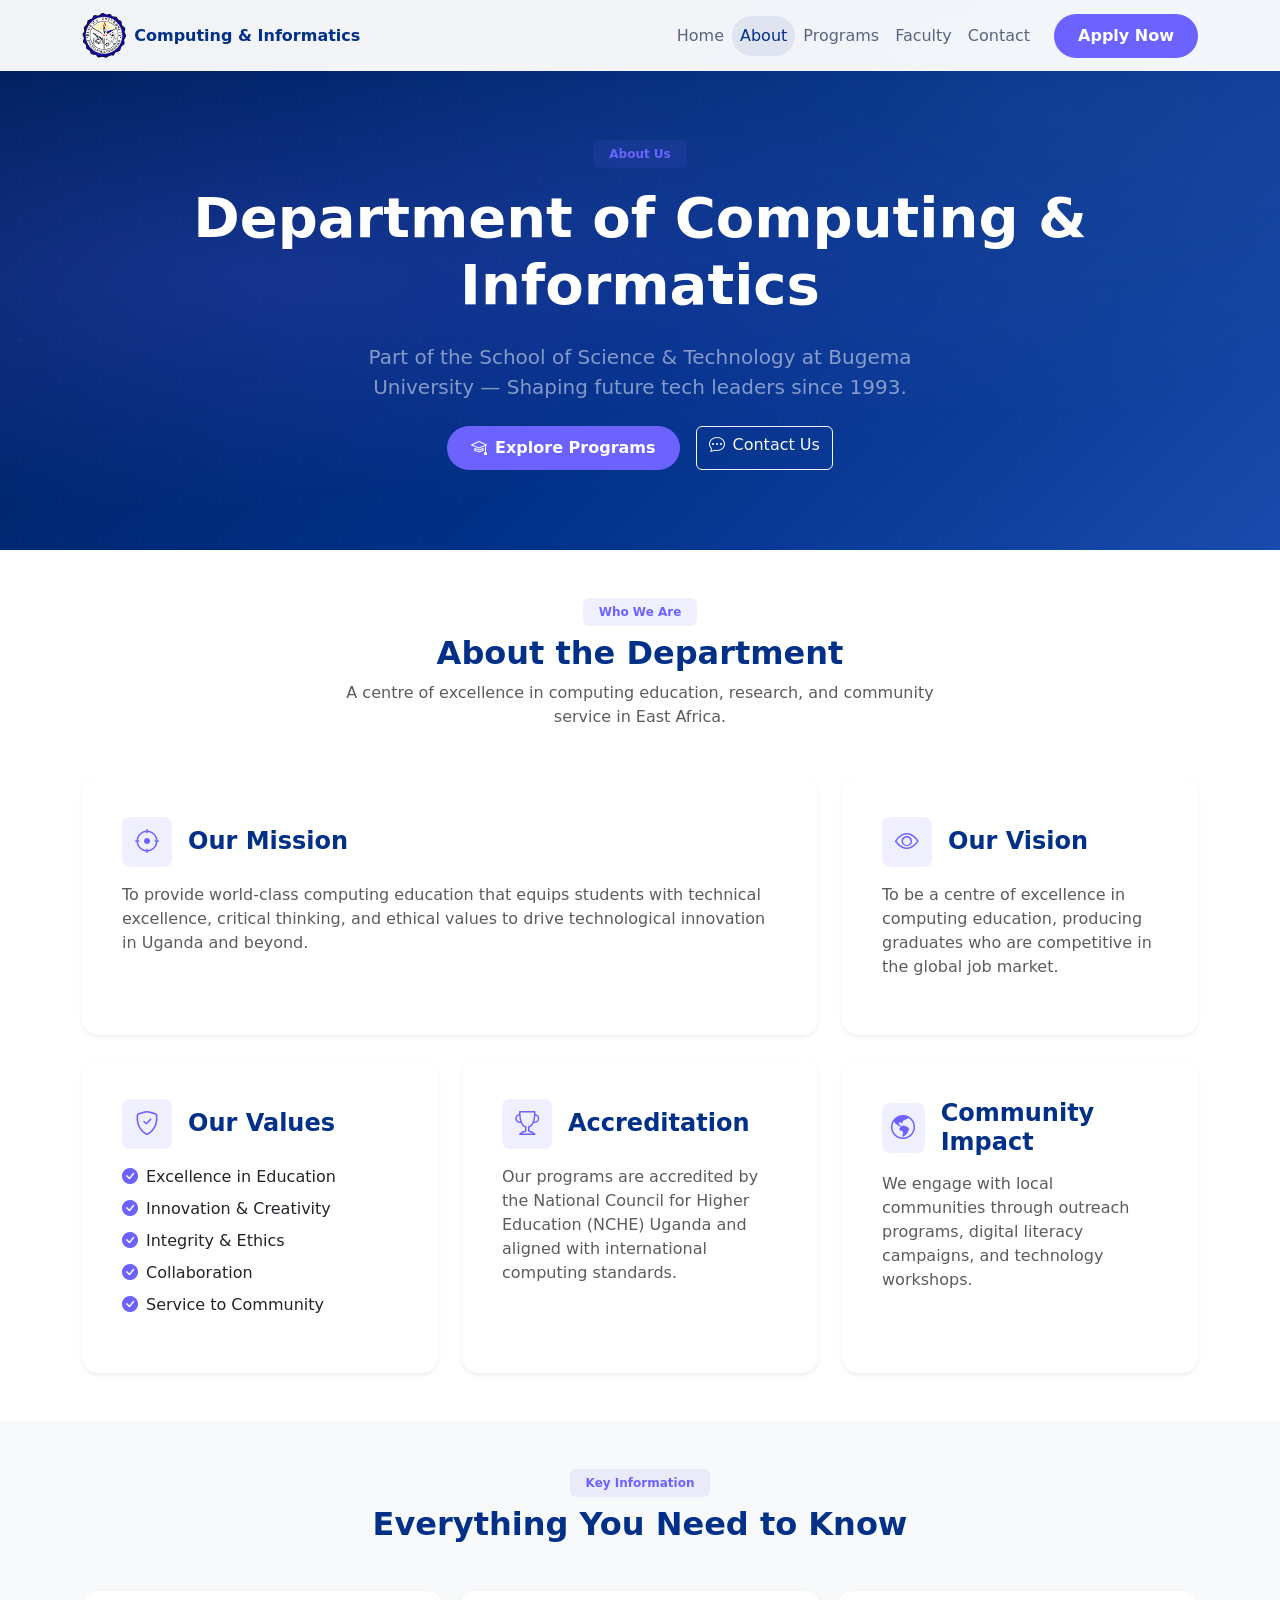
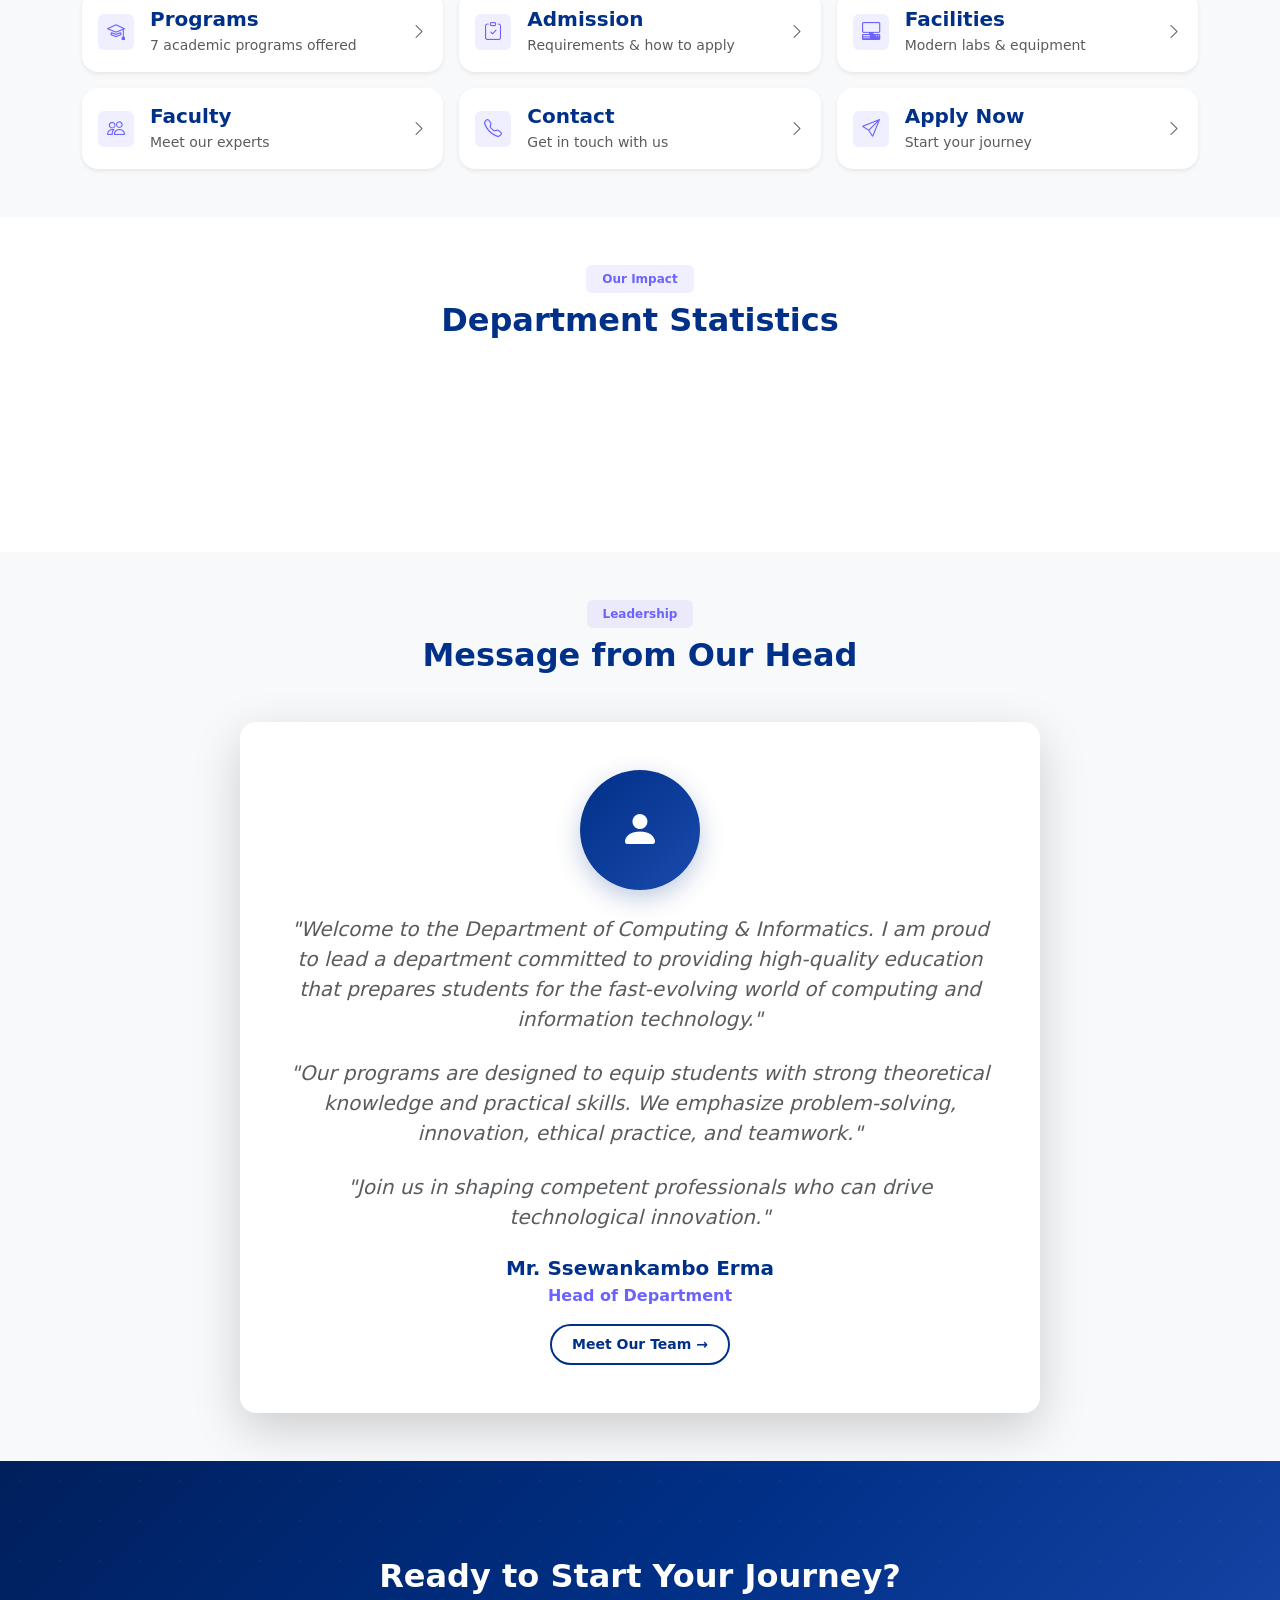
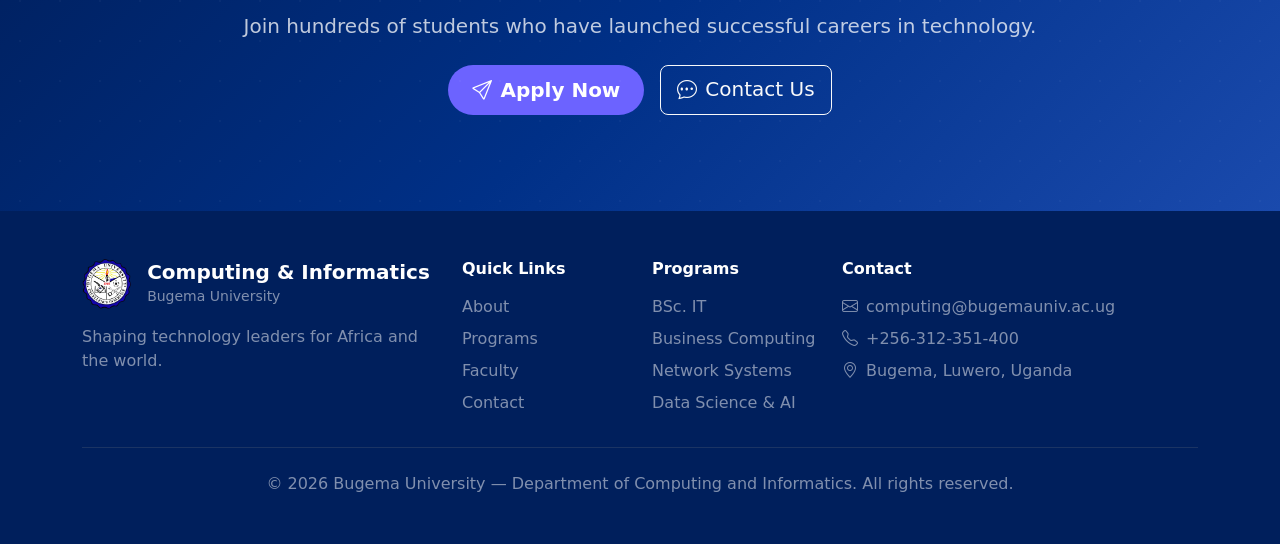
==== commit 884e3666: "Complete Bootstrap redesign of all pages - consistent modern UI" ====
--- a/about.html
+++ b/about.html
@@ -2,276 +2,363 @@
 <html lang="en">
 <head>
     <meta charset="UTF-8">
-    <meta name="viewport" content="width=device-width, initial-scale=1.0, maximum-scale=5.0, user-scalable=yes">
+    <meta name="viewport" content="width=device-width, initial-scale=1.0">
     <title>About Us | Department of Computing & Informatics | Bugema University</title>
     <meta name="description" content="Learn about the Department of Computing & Informatics at Bugema University, our mission, values, and team.">
+    <link rel="icon" href="images/Bugema_logo.png">
+    <link href="https://cdn.jsdelivr.net/npm/bootstrap@5.3.2/dist/css/bootstrap.min.css" rel="stylesheet">
+    <link href="https://fonts.googleapis.com/css2?family=Poppins:wght@300;400;500;600;700;800&display=swap" rel="stylesheet">
+    <link rel="stylesheet" href="https://cdn.jsdelivr.net/npm/bootstrap-icons@1.11.1/font/bootstrap-icons.css">
     <link rel="stylesheet" href="css/style.css">
-    <link rel="icon" href="images/Bugema_logo.png">
-    <link rel="preconnect" href="https://fonts.googleapis.com">
-    <link rel="preconnect" href="https://fonts.gstatic.com" crossorigin>
-    <link href="https://fonts.googleapis.com/css2?family=Poppins:wght@300;400;500;600;700;800;900&display=swap" rel="stylesheet">
 </head>
-
 <body>
-    <!-- Loading Screen -->
-    <div id="loader">
-        <div class="loader-inner">
-            <img src="images/Bugema_logo.png" alt="Bugema University Logo" class="loader-logo">
-            <div class="loader-bar"><div class="loader-fill"></div></div>
-            <p class="loader-text">Loading...</p>
-        </div>
-    </div>
-
     <!-- Navigation -->
-    <nav id="navbar">
-        <div class="nav-container">
-            <a href="index.html" class="nav-brand">
-                <img src="images/Bugema_logo.png" alt="Bugema University">
-                <span>Computing & Informatics</span>
+    <nav class="navbar navbar-expand-lg fixed-top scrolled" id="navbar">
+        <div class="container">
+            <a class="navbar-brand d-flex align-items-center" href="index.html">
+                <img src="images/Bugema_logo.png" alt="Logo" height="45" class="me-2 rounded-3">
+                <span class="brand-text">Computing & Informatics</span>
             </a>
-            <ul class="nav-links" id="navLinks">
-                <li><a href="index.html">Home</a></li>
-                <li><a href="about.html" class="active">About</a></li>
-                <li><a href="programs.html">Programs</a></li>
-                <li><a href="faculty.html">Faculty</a></li>
-                <li><a href="contact.html">Contact</a></li>
-                <li><a href="application.html" class="btn-apply">Apply Now</a></li>
-            </ul>
-            <button class="nav-toggle" id="navToggle" aria-label="Toggle navigation">
-                <span></span><span></span><span></span>
+            <button class="navbar-toggler border-0" type="button" data-bs-toggle="collapse" data-bs-target="#navbarNav">
+                <span class="navbar-toggler-icon"></span>
             </button>
+            <div class="collapse navbar-collapse" id="navbarNav">
+                <ul class="navbar-nav ms-auto align-items-lg-center">
+                    <li class="nav-item"><a class="nav-link" href="index.html">Home</a></li>
+                    <li class="nav-item"><a class="nav-link active" href="about.html">About</a></li>
+                    <li class="nav-item"><a class="nav-link" href="programs.html">Programs</a></li>
+                    <li class="nav-item"><a class="nav-link" href="faculty.html">Faculty</a></li>
+                    <li class="nav-item"><a class="nav-link" href="contact.html">Contact</a></li>
+                    <li class="nav-item ms-lg-3">
+                        <a class="btn btn-accent" href="application.html">Apply Now</a>
+                    </li>
+                </ul>
+            </div>
         </div>
     </nav>
 
     <!-- Page Hero -->
-    <section class="hero page-hero-section">
-        <div class="hero-bg"></div>
-        <div class="hero-content">
-            <div class="hero-badge">About Us</div>
-            <h1 class="hero-title">Department of Computing & Informatics</h1>
-            <p class="hero-subtitle">Part of the School of Science & Technology at Bugema University — Shaping future tech leaders since 1993.</p>
-            <div class="hero-actions">
-                <a href="programs.html" class="btn btn-primary">Explore Programs</a>
-                <a href="contact.html" class="btn btn-ghost">Contact Us</a>
-            </div>
-        </div>
-    </section>
-
-    <!-- Quick About -->
-    <section class="section">
-        <div class="container">
-            <div class="section-header">
-                <span class="section-tag">Who We Are</span>
-                <h2 class="section-title">About the Department</h2>
-                <p class="section-desc">A centre of excellence in computing education, research, and community service in East Africa.</p>
-            </div>
-            <div class="bento-grid about-grid">
-                <div class="bento-card bento-large glass-card reveal">
-                    <div class="card-icon-wrap blue">🎯</div>
-                    <h3>Our Mission</h3>
-                    <p>To provide world-class computing education that equips students with technical excellence, critical thinking, and ethical values to drive technological innovation in Uganda and beyond.</p>
-                    <a href="about.html" class="card-link">Read more →</a>
-                </div>
-                <div class="bento-card glass-card reveal">
-                    <div class="card-icon-wrap red">👁️</div>
-                    <h3>Our Vision</h3>
-                    <p>To be a centre of excellence in computing education, producing graduates who are competitive in the global job market.</p>
-                </div>
-                <div class="bento-card glass-card reveal">
-                    <div class="card-icon-wrap blue">🛡️</div>
-                    <h3>Our Values</h3>
-                    <ul class="values-list">
-                        <li><span class="check">✓</span> Excellence in Education</li>
-                        <li><span class="check">✓</span> Innovation & Creativity</li>
-                        <li><span class="check">✓</span> Integrity & Ethics</li>
-                        <li><span class="check">✓</span> Collaboration</li>
-                        <li><span class="check">✓</span> Service to Community</li>
+    <section class="page-hero-section hero-section">
+        <div class="hero-overlay"></div>
+        <div class="container hero-content text-center">
+            <span class="badge bg-accent-subtle text-accent mb-3 px-3 py-2">About Us</span>
+            <h1 class="display-4 fw-bold text-white mb-4">Department of Computing & Informatics</h1>
+            <p class="lead text-white-50 mx-auto" style="max-width: 600px;">
+                Part of the School of Science & Technology at Bugema University — Shaping future tech leaders since 1993.
+            </p>
+            <div class="d-flex gap-3 justify-content-center flex-wrap mt-4">
+                <a href="programs.html" class="btn btn-accent"><i class="bi bi-mortarboard me-2"></i>Explore Programs</a>
+                <a href="contact.html" class="btn btn-outline-light"><i class="bi bi-chat-dots me-2"></i>Contact Us</a>
+            </div>
+        </div>
+    </section>
+
+    <!-- About Section -->
+    <section class="py-5">
+        <div class="container">
+            <div class="text-center mb-5">
+                <span class="badge bg-accent-subtle text-accent px-3 py-2">Who We Are</span>
+                <h2 class="fw-bold text-navy mt-2">About the Department</h2>
+                <p class="text-muted mx-auto" style="max-width: 600px;">A centre of excellence in computing education, research, and community service in East Africa.</p>
+            </div>
+            <div class="row g-4">
+                <div class="col-lg-8">
+                    <div class="card h-100 border-0 shadow-sm rounded-4 p-4">
+                        <div class="card-body">
+                            <div class="d-flex align-items-center mb-3">
+                                <div class="icon-box bg-accent-subtle text-accent rounded-3 me-3">
+                                    <i class="bi bi-crosshair fs-4"></i>
+                                </div>
+                                <h3 class="h4 fw-bold text-navy mb-0">Our Mission</h3>
+                            </div>
+                            <p class="text-muted">To provide world-class computing education that equips students with technical excellence, critical thinking, and ethical values to drive technological innovation in Uganda and beyond.</p>
+                        </div>
+                    </div>
+                </div>
+                <div class="col-lg-4">
+                    <div class="card h-100 border-0 shadow-sm rounded-4 p-4">
+                        <div class="card-body">
+                            <div class="d-flex align-items-center mb-3">
+                                <div class="icon-box bg-accent-subtle text-accent rounded-3 me-3">
+                                    <i class="bi bi-eye fs-4"></i>
+                                </div>
+                                <h3 class="h4 fw-bold text-navy mb-0">Our Vision</h3>
+                            </div>
+                            <p class="text-muted">To be a centre of excellence in computing education, producing graduates who are competitive in the global job market.</p>
+                        </div>
+                    </div>
+                </div>
+                <div class="col-md-6 col-lg-4">
+                    <div class="card h-100 border-0 shadow-sm rounded-4 p-4">
+                        <div class="card-body">
+                            <div class="d-flex align-items-center mb-3">
+                                <div class="icon-box bg-accent-subtle text-accent rounded-3 me-3">
+                                    <i class="bi bi-shield-check fs-4"></i>
+                                </div>
+                                <h3 class="h4 fw-bold text-navy mb-0">Our Values</h3>
+                            </div>
+                            <ul class="list-unstyled">
+                                <li class="d-flex align-items-center mb-2"><i class="bi bi-check-circle-fill text-accent me-2"></i>Excellence in Education</li>
+                                <li class="d-flex align-items-center mb-2"><i class="bi bi-check-circle-fill text-accent me-2"></i>Innovation & Creativity</li>
+                                <li class="d-flex align-items-center mb-2"><i class="bi bi-check-circle-fill text-accent me-2"></i>Integrity & Ethics</li>
+                                <li class="d-flex align-items-center mb-2"><i class="bi bi-check-circle-fill text-accent me-2"></i>Collaboration</li>
+                                <li class="d-flex align-items-center"><i class="bi bi-check-circle-fill text-accent me-2"></i>Service to Community</li>
+                            </ul>
+                        </div>
+                    </div>
+                </div>
+                <div class="col-md-6 col-lg-4">
+                    <div class="card h-100 border-0 shadow-sm rounded-4 p-4">
+                        <div class="card-body">
+                            <div class="d-flex align-items-center mb-3">
+                                <div class="icon-box bg-accent-subtle text-accent rounded-3 me-3">
+                                    <i class="bi bi-trophy fs-4"></i>
+                                </div>
+                                <h3 class="h4 fw-bold text-navy mb-0">Accreditation</h3>
+                            </div>
+                            <p class="text-muted">Our programs are accredited by the National Council for Higher Education (NCHE) Uganda and aligned with international computing standards.</p>
+                        </div>
+                    </div>
+                </div>
+                <div class="col-lg-4">
+                    <div class="card h-100 border-0 shadow-sm rounded-4 p-4">
+                        <div class="card-body">
+                            <div class="d-flex align-items-center mb-3">
+                                <div class="icon-box bg-accent-subtle text-accent rounded-3 me-3">
+                                    <i class="bi bi-globe-americas fs-4"></i>
+                                </div>
+                                <h3 class="h4 fw-bold text-navy mb-0">Community Impact</h3>
+                            </div>
+                            <p class="text-muted">We engage with local communities through outreach programs, digital literacy campaigns, and technology workshops.</p>
+                        </div>
+                    </div>
+                </div>
+            </div>
+        </div>
+    </section>
+
+    <!-- Key Information -->
+    <section class="py-5 bg-light">
+        <div class="container">
+            <div class="text-center mb-5">
+                <span class="badge bg-accent-subtle text-accent px-3 py-2">Key Information</span>
+                <h2 class="fw-bold text-navy mt-2">Everything You Need to Know</h2>
+            </div>
+            <div class="row g-3">
+                <div class="col-md-6 col-lg-4">
+                    <a href="programs.html" class="card border-0 shadow-sm rounded-4 p-3 text-decoration-none quick-link-card">
+                        <div class="d-flex align-items-center">
+                            <div class="icon-box-sm bg-accent-subtle text-accent rounded-2 me-3">
+                                <i class="bi bi-mortarboard"></i>
+                            </div>
+                            <div>
+                                <h5 class="fw-bold text-navy mb-1">Programs</h5>
+                                <p class="text-muted mb-0 small">7 academic programs offered</p>
+                            </div>
+                            <i class="bi bi-chevron-right text-muted ms-auto"></i>
+                        </div>
+                    </a>
+                </div>
+                <div class="col-md-6 col-lg-4">
+                    <a href="application.html" class="card border-0 shadow-sm rounded-4 p-3 text-decoration-none quick-link-card">
+                        <div class="d-flex align-items-center">
+                            <div class="icon-box-sm bg-accent-subtle text-accent rounded-2 me-3">
+                                <i class="bi bi-clipboard-check"></i>
+                            </div>
+                            <div>
+                                <h5 class="fw-bold text-navy mb-1">Admission</h5>
+                                <p class="text-muted mb-0 small">Requirements & how to apply</p>
+                            </div>
+                            <i class="bi bi-chevron-right text-muted ms-auto"></i>
+                        </div>
+                    </a>
+                </div>
+                <div class="col-md-6 col-lg-4">
+                    <a href="index.html#facilities" class="card border-0 shadow-sm rounded-4 p-3 text-decoration-none quick-link-card">
+                        <div class="d-flex align-items-center">
+                            <div class="icon-box-sm bg-accent-subtle text-accent rounded-2 me-3">
+                                <i class="bi bi-pc-display-horizontal"></i>
+                            </div>
+                            <div>
+                                <h5 class="fw-bold text-navy mb-1">Facilities</h5>
+                                <p class="text-muted mb-0 small">Modern labs & equipment</p>
+                            </div>
+                            <i class="bi bi-chevron-right text-muted ms-auto"></i>
+                        </div>
+                    </a>
+                </div>
+                <div class="col-md-6 col-lg-4">
+                    <a href="faculty.html" class="card border-0 shadow-sm rounded-4 p-3 text-decoration-none quick-link-card">
+                        <div class="d-flex align-items-center">
+                            <div class="icon-box-sm bg-accent-subtle text-accent rounded-2 me-3">
+                                <i class="bi bi-people"></i>
+                            </div>
+                            <div>
+                                <h5 class="fw-bold text-navy mb-1">Faculty</h5>
+                                <p class="text-muted mb-0 small">Meet our experts</p>
+                            </div>
+                            <i class="bi bi-chevron-right text-muted ms-auto"></i>
+                        </div>
+                    </a>
+                </div>
+                <div class="col-md-6 col-lg-4">
+                    <a href="contact.html" class="card border-0 shadow-sm rounded-4 p-3 text-decoration-none quick-link-card">
+                        <div class="d-flex align-items-center">
+                            <div class="icon-box-sm bg-accent-subtle text-accent rounded-2 me-3">
+                                <i class="bi bi-telephone"></i>
+                            </div>
+                            <div>
+                                <h5 class="fw-bold text-navy mb-1">Contact</h5>
+                                <p class="text-muted mb-0 small">Get in touch with us</p>
+                            </div>
+                            <i class="bi bi-chevron-right text-muted ms-auto"></i>
+                        </div>
+                    </a>
+                </div>
+                <div class="col-md-6 col-lg-4">
+                    <a href="application.html" class="card border-0 shadow-sm rounded-4 p-3 text-decoration-none quick-link-card">
+                        <div class="d-flex align-items-center">
+                            <div class="icon-box-sm bg-accent-subtle text-accent rounded-2 me-3">
+                                <i class="bi bi-send"></i>
+                            </div>
+                            <div>
+                                <h5 class="fw-bold text-navy mb-1">Apply Now</h5>
+                                <p class="text-muted mb-0 small">Start your journey</p>
+                            </div>
+                            <i class="bi bi-chevron-right text-muted ms-auto"></i>
+                        </div>
+                    </a>
+                </div>
+            </div>
+        </div>
+    </section>
+
+    <!-- Stats -->
+    <section class="py-5">
+        <div class="container">
+            <div class="text-center mb-5">
+                <span class="badge bg-accent-subtle text-accent px-3 py-2">Our Impact</span>
+                <h2 class="fw-bold text-navy mt-2">Department Statistics</h2>
+            </div>
+            <div class="hero-stats-card mx-auto" style="max-width: 800px;">
+                <div class="row g-0">
+                    <div class="col-3">
+                        <div class="stat-item">
+                            <span class="stat-number">30+</span>
+                            <span class="stat-label">Years</span>
+                        </div>
+                    </div>
+                    <div class="col-3">
+                        <div class="stat-item">
+                            <span class="stat-number">500+</span>
+                            <span class="stat-label">Students</span>
+                        </div>
+                    </div>
+                    <div class="col-3">
+                        <div class="stat-item">
+                            <span class="stat-number">25+</span>
+                            <span class="stat-label">Faculty</span>
+                        </div>
+                    </div>
+                    <div class="col-3">
+                        <div class="stat-item">
+                            <span class="stat-number">98%</span>
+                            <span class="stat-label">Employment</span>
+                        </div>
+                    </div>
+                </div>
+            </div>
+        </div>
+    </section>
+
+    <!-- HOD Message -->
+    <section class="py-5 bg-light">
+        <div class="container">
+            <div class="text-center mb-5">
+                <span class="badge bg-accent-subtle text-accent px-3 py-2">Leadership</span>
+                <h2 class="fw-bold text-navy mt-2">Message from Our Head</h2>
+            </div>
+            <div class="card border-0 shadow-lg rounded-4 mx-auto" style="max-width: 800px;">
+                <div class="card-body p-5">
+                    <div class="text-center mb-4">
+                        <div class="avatar-circle mx-auto">
+                            <i class="bi bi-person-fill text-white fs-1"></i>
+                        </div>
+                    </div>
+                    <blockquote class="blockquote text-center mb-4">
+                        <p class="fs-5 text-muted fst-italic mb-4">"Welcome to the Department of Computing & Informatics. I am proud to lead a department committed to providing high-quality education that prepares students for the fast-evolving world of computing and information technology."</p>
+                        <p class="fs-5 text-muted fst-italic mb-4">"Our programs are designed to equip students with strong theoretical knowledge and practical skills. We emphasize problem-solving, innovation, ethical practice, and teamwork."</p>
+                        <p class="fs-5 text-muted fst-italic">"Join us in shaping competent professionals who can drive technological innovation."</p>
+                    </blockquote>
+                    <div class="text-center">
+                        <h5 class="fw-bold text-navy mb-1">Mr. Ssewankambo Erma</h5>
+                        <p class="text-accent fw-semibold mb-3">Head of Department</p>
+                        <a href="faculty.html" class="btn btn-outline-navy btn-sm">Meet Our Team →</a>
+                    </div>
+                </div>
+            </div>
+        </div>
+    </section>
+
+    <!-- CTA Section -->
+    <section class="cta-section py-5 text-white">
+        <div class="container text-center py-5">
+            <h2 class="fw-bold mb-3">Ready to Start Your Journey?</h2>
+            <p class="lead mb-4 opacity-75">Join hundreds of students who have launched successful careers in technology.</p>
+            <div class="d-flex gap-3 justify-content-center flex-wrap">
+                <a href="application.html" class="btn btn-accent btn-lg"><i class="bi bi-send me-2"></i>Apply Now</a>
+                <a href="contact.html" class="btn btn-outline-light btn-lg"><i class="bi bi-chat-dots me-2"></i>Contact Us</a>
+            </div>
+        </div>
+    </section>
+
+    <!-- Footer -->
+    <footer class="footer py-5">
+        <div class="container">
+            <div class="row g-4">
+                <div class="col-lg-4">
+                    <div class="d-flex align-items-center mb-3">
+                        <img src="images/Bugema_logo.png" alt="Logo" height="50" class="me-3 rounded-3">
+                        <div>
+                            <h5 class="text-white fw-bold mb-0">Computing & Informatics</h5>
+                            <small class="text-white-50">Bugema University</small>
+                        </div>
+                    </div>
+                    <p class="text-white-50">Shaping technology leaders for Africa and the world.</p>
+                </div>
+                <div class="col-6 col-lg-2">
+                    <h6 class="text-white fw-bold mb-3">Quick Links</h6>
+                    <ul class="list-unstyled mb-0">
+                        <li class="mb-2"><a href="about.html" class="text-white-50 text-decoration-none">About</a></li>
+                        <li class="mb-2"><a href="programs.html" class="text-white-50 text-decoration-none">Programs</a></li>
+                        <li class="mb-2"><a href="faculty.html" class="text-white-50 text-decoration-none">Faculty</a></li>
+                        <li class="mb-2"><a href="contact.html" class="text-white-50 text-decoration-none">Contact</a></li>
                     </ul>
                 </div>
-                <div class="bento-card bento-wide neu-card reveal">
-                    <div class="card-icon-wrap red">🏆</div>
-                    <h3>Accreditation & Recognition</h3>
-                    <p>Our programs are accredited by the National Council for Higher Education (NCHE) Uganda and aligned with international computing standards. We maintain strong industry partnerships with leading tech companies across East Africa.</p>
-                    <a href="about.html" class="card-link">Learn more →</a>
-                </div>
-                <div class="bento-card glass-card reveal">
-                    <div class="card-icon-wrap blue">🌍</div>
-                    <h3>Community Impact</h3>
-                    <p>We actively engage with local communities through outreach programs, digital literacy campaigns, and technology workshops.</p>
-                </div>
-            </div>
-        </div>
-    </section>
-
-    <!-- Key Information -->
-    <section class="section section-alt">
-        <div class="container">
-            <div class="section-header">
-                <span class="section-tag">Key Information</span>
-                <h2 class="section-title">Everything You Need to Know</h2>
-            </div>
-            <div class="links-grid">
-                <a href="programs.html" class="link-card reveal">
-                    <div class="link-icon-wrap">🎓</div>
-                    <div>
-                        <strong>Programs</strong>
-                        <p>7 academic programs offered</p>
-                    </div>
-                    <span class="link-arrow">→</span>
-                </a>
-                <a href="about.html#admission" class="link-card reveal">
-                    <div class="link-icon-wrap">📋</div>
-                    <div>
-                        <strong>Admission</strong>
-                        <p>Requirements & how to apply</p>
-                    </div>
-                    <span class="link-arrow">→</span>
-                </a>
-                <a href="about.html#facilities" class="link-card reveal">
-                    <div class="link-icon-wrap">💻</div>
-                    <div>
-                        <strong>Facilities</strong>
-                        <p>Modern labs & equipment</p>
-                    </div>
-                    <span class="link-arrow">→</span>
-                </a>
-                <a href="faculty.html" class="link-card reveal">
-                    <div class="link-icon-wrap">👨‍🏫</div>
-                    <div>
-                        <strong>Faculty</strong>
-                        <p>Meet our experts</p>
-                    </div>
-                    <span class="link-arrow">→</span>
-                </a>
-                <a href="contact.html" class="link-card reveal">
-                    <div class="link-icon-wrap">📞</div>
-                    <div>
-                        <strong>Contact</strong>
-                        <p>Get in touch with us</p>
-                    </div>
-                    <span class="link-arrow">→</span>
-                </a>
-                <a href="application.html" class="link-card reveal">
-                    <div class="link-icon-wrap">📝</div>
-                    <div>
-                        <strong>Apply Now</strong>
-                        <p>Start your journey</p>
-                    </div>
-                    <span class="link-arrow">→</span>
-                </a>
-            </div>
-        </div>
-    </section>
-
-    <!-- Stats -->
-    <section class="section">
-        <div class="container">
-            <div class="section-header">
-                <span class="section-tag">Our Impact</span>
-                <h2 class="section-title">Department Statistics</h2>
-            </div>
-            <div class="hero-stats reveal" style="background: linear-gradient(135deg, var(--blue) 0%, var(--blue-dark) 100%); max-width: 800px; margin: 0 auto;">
-                <div class="stat-item">
-                    <span class="stat-number" style="color: white;">30+</span>
-                    <span class="stat-label" style="color: rgba(255,255,255,0.7);">Years of Excellence</span>
-                </div>
-                <div class="stat-divider" style="background: rgba(255,255,255,0.2);"></div>
-                <div class="stat-item">
-                    <span class="stat-number" style="color: white;">500+</span>
-                    <span class="stat-label" style="color: rgba(255,255,255,0.7);">Students Enrolled</span>
-                </div>
-                <div class="stat-divider" style="background: rgba(255,255,255,0.2);"></div>
-                <div class="stat-item">
-                    <span class="stat-number" style="color: white;">25+</span>
-                    <span class="stat-label" style="color: rgba(255,255,255,0.7);">Expert Faculty</span>
-                </div>
-                <div class="stat-divider" style="background: rgba(255,255,255,0.2);"></div>
-                <div class="stat-item">
-                    <span class="stat-number" style="color: white;">98%</span>
-                    <span class="stat-label" style="color: rgba(255,255,255,0.7);">Employment Rate</span>
-                </div>
-            </div>
-        </div>
-    </section>
-
-    <!-- HOD Message -->
-    <section class="section section-alt">
-        <div class="container">
-            <div class="section-header">
-                <span class="section-tag">Leadership</span>
-                <h2 class="section-title">Message from Our Head</h2>
-            </div>
-            <div class="hod-message-card reveal">
-                <div class="hod-avatar-new">
-                    <span>👨‍🏫</span>
-                </div>
-                <div class="hod-message-content">
-                    <p>"Welcome to the Department of Computing & Informatics. I am proud to lead a department committed to providing high-quality education that prepares students for the fast-evolving world of computing and information technology."</p>
-                    <p>"Our programs are designed to equip students with strong theoretical knowledge and practical skills. We emphasize problem-solving, innovation, ethical practice, and teamwork."</p>
-                    <p>"Join us in shaping competent professionals who can drive technological innovation."</p>
-                    <div class="hod-signature">
-                        <h4>Mr. Ssewankambo Erma</h4>
-                        <span>Head of Department</span>
-                    </div>
-                    <a href="faculty.html" class="btn btn-outline btn-sm">Meet Our Team →</a>
-                </div>
-            </div>
-        </div>
-    </section>
-
-    <!-- CTA -->
-    <section class="cta-section-new">
-        <div class="container">
-            <div class="cta-content">
-                <h2>Ready to Start Your Journey?</h2>
-                <p>Join hundreds of students who have launched successful careers in technology.</p>
-                <div class="cta-buttons">
-                    <a href="application.html" class="btn btn-primary">Apply Now →</a>
-                    <a href="contact.html" class="btn btn-ghost-white">Contact Us</a>
-                </div>
-            </div>
-        </div>
-    </section>
-
-    <footer class="footer">
-        <div class="container">
-            <div class="footer-grid">
-                <div class="footer-brand">
-                    <img src="images/Bugema_logo.png" alt="Bugema University Logo">
-                    <h3>Computing & Informatics</h3>
-                    <p>Bugema University — Shaping technology leaders for Africa and the world.</p>
-                </div>
-                <div class="footer-links">
-                    <h4>Quick Links</h4>
-                    <ul>
-                        <li><a href="about.html">→ About</a></li>
-                        <li><a href="programs.html">→ Programs</a></li>
-                        <li><a href="faculty.html">→ Faculty</a></li>
-                        <li><a href="contact.html">→ Contact</a></li>
+                <div class="col-6 col-lg-2">
+                    <h6 class="text-white fw-bold mb-3">Programs</h6>
+                    <ul class="list-unstyled mb-0">
+                        <li class="mb-2"><a href="bachelor-it.html" class="text-white-50 text-decoration-none">BSc. IT</a></li>
+                        <li class="mb-2"><a href="business-computing.html" class="text-white-50 text-decoration-none">Business Computing</a></li>
+                        <li class="mb-2"><a href="network-systems.html" class="text-white-50 text-decoration-none">Network Systems</a></li>
+                        <li class="mb-2"><a href="data-science-ai.html" class="text-white-50 text-decoration-none">Data Science & AI</a></li>
                     </ul>
                 </div>
-                <div class="footer-links">
-                    <h4>Programs</h4>
-                    <ul>
-                        <li><a href="bachelor-it.html">→ BSc. Information Technology</a></li>
-                        <li><a href="business-computing.html">→ BSc. Business Computing</a></li>
-                        <li><a href="network-systems.html">→ BSc. Network Systems</a></li>
-                        <li><a href="data-science-ai.html">→ BSc. Data Science & AI</a></li>
+                <div class="col-lg-4">
+                    <h6 class="text-white fw-bold mb-3">Contact</h6>
+                    <ul class="list-unstyled text-white-50 mb-0">
+                        <li class="mb-2"><i class="bi bi-envelope me-2"></i>computing@bugemauniv.ac.ug</li>
+                        <li class="mb-2"><i class="bi bi-telephone me-2"></i>+256-312-351-400</li>
+                        <li class="mb-2"><i class="bi bi-geo-alt me-2"></i>Bugema, Luwero, Uganda</li>
                     </ul>
                 </div>
-                <div class="footer-contact">
-                    <h4>Contact</h4>
-                    <p>📧 computing@bugemauniv.ac.ug</p>
-                    <p>📞 +256-312-351-400</p>
-                    <p>📍 Bugema, Luwero, Uganda</p>
-                </div>
-            </div>
-            <div class="footer-bottom">
-                <p>© 2026 Bugema University — Department of Computing and Informatics. All rights reserved.</p>
-            </div>
+            </div>
+            <hr class="my-4 border-secondary">
+            <p class="text-center text-white-50 mb-0">&copy; 2026 Bugema University — Department of Computing and Informatics. All rights reserved.</p>
         </div>
     </footer>
 
+    <script src="https://cdn.jsdelivr.net/npm/bootstrap@5.3.2/dist/js/bootstrap.bundle.min.js"></script>
     <script src="js/main.js"></script>
 </body>
 </html>
--- a/css/style.css
+++ b/css/style.css
@@ -1,13 +1,13 @@
 /* ===== VARIABLES ===== */
 :root {
-    --red: #C8102E;
-    --red-dark: #9e0c24;
-    --red-light: #ff6b6b;
-    --blue: #003087;
-    --blue-dark: #001f5c;
-    --blue-light: #1a4aad;
+    --violet: #6C63FF;
+    --violet-dark: #5A52D5;
+    --violet-light: #8B85FF;
+    --navy: #003087;
+    --navy-dark: #001f5c;
+    --navy-light: #1a4aad;
     --white: #ffffff;
-    --off-white: #f5f7fc;
+    --light: #f8f9fa;
     --gray-100: #f0f2f8;
     --gray-200: #e2e6f0;
     --gray-400: #9aa3b8;
@@ -21,358 +21,263 @@
     --radius-md: 20px;
     --radius-lg: 32px;
     --transition: all 0.3s cubic-bezier(0.4,0,0.2,1);
-    --primary-color: #003087;
-    --primary-dark: #001f5c;
-    --accent-color: #C8102E;
-    --bg-color: #f5f7fc;
-    --bg-white: #ffffff;
-}
-
-/* ===== RESET ===== */
-*, *::before, *::after { margin: 0; padding: 0; box-sizing: border-box; }
-html { scroll-behavior: smooth; }
-body { font-family: 'Poppins', sans-serif; color: var(--text); background: var(--white); overflow-x: hidden; line-height: 1.6; }
-a { text-decoration: none; color: inherit; }
-ul { list-style: none; }
-img { max-width: 100%; display: block; }
-button { font-family: inherit; cursor: pointer; }
-
-/* ===== LOADER ===== */
-#loader {
-    position: fixed; inset: 0; z-index: 9999;
-    background: var(--blue);
-    display: flex; align-items: center; justify-content: center;
-    transition: opacity 0.6s ease, visibility 0.6s ease;
-}
-#loader.hidden { opacity: 0; visibility: hidden; pointer-events: none; }
-.loader-inner { text-align: center; }
-.loader-logo { width: 80px; height: 80px; margin: 0 auto 24px; animation: pulse 1.5s ease-in-out infinite; }
-.loader-bar { width: 200px; height: 4px; background: rgba(255,255,255,0.2); border-radius: 99px; margin: 0 auto 16px; overflow: hidden; }
-.loader-fill { height: 100%; background: var(--red); border-radius: 99px; animation: loadFill 1.8s ease forwards; }
-.loader-text { color: rgba(255,255,255,0.6); font-size: 0.8rem; letter-spacing: 2px; text-transform: uppercase; }
-@keyframes loadFill { from { width: 0; } to { width: 100%; } }
-@keyframes pulse { 0%,100% { transform: scale(1); } 50% { transform: scale(1.08); } }
+}
+
+/* ===== BOOTSTRAP OVERRIDES ===== */
+.btn-accent {
+    background: var(--violet);
+    color: var(--white);
+    border: none;
+    padding: 10px 24px;
+    border-radius: 50px;
+    font-weight: 600;
+    transition: var(--transition);
+}
+.btn-accent:hover {
+    background: var(--violet-dark);
+    color: var(--white);
+    transform: translateY(-2px);
+    box-shadow: 0 8px 24px rgba(108,99,255,0.35);
+}
+.btn-outline-navy {
+    background: transparent;
+    color: var(--navy);
+    border: 2px solid var(--navy);
+    padding: 8px 20px;
+    border-radius: 50px;
+    font-weight: 600;
+    transition: var(--transition);
+}
+.btn-outline-navy:hover {
+    background: var(--navy);
+    color: var(--white);
+    transform: translateY(-2px);
+}
+
+/* ===== CUSTOM COLORS ===== */
+.bg-accent { background-color: var(--violet) !important; }
+.bg-accent-subtle { background-color: rgba(108,99,255,0.1) !important; }
+.bg-navy { background-color: var(--navy) !important; }
+.bg-navy-subtle { background-color: rgba(0,48,135,0.08) !important; }
+.text-accent { color: var(--violet) !important; }
+.text-navy { color: var(--navy) !important; }
 
 /* ===== NAVBAR ===== */
-#navbar {
-    position: fixed; top: 0; left: 0; right: 0; z-index: 1000;
-    padding: 16px 0;
-    transition: var(--transition);
-}
-#navbar.scrolled {
-    background: rgba(255,255,255,0.94);
+.navbar {
+    padding: 12px 0;
+    transition: var(--transition);
+    background: transparent;
+}
+.navbar.scrolled {
+    background: rgba(255,255,255,0.95);
     backdrop-filter: blur(20px);
-    -webkit-backdrop-filter: blur(20px);
     box-shadow: var(--shadow-sm);
-    padding: 10px 0;
-}
-.nav-container {
-    max-width: 1200px; margin: 0 auto; padding: 0 24px;
-    display: flex; align-items: center; justify-content: space-between;
-}
-.nav-brand {
-    display: flex; align-items: center; gap: 12px;
-    font-weight: 700; font-size: 0.95rem;
-    color: var(--white);
-    transition: var(--transition);
-}
-#navbar.scrolled .nav-brand { color: var(--blue); }
-.nav-brand img { width: 42px; height: 42px; object-fit: contain; border-radius: 8px; }
-.nav-links { display: flex; align-items: center; gap: 4px; }
-.nav-links a {
-    padding: 7px 14px;
-    border-radius: 99px;
-    font-size: 0.88rem; font-weight: 500;
-    color: rgba(255,255,255,0.88);
-    transition: var(--transition);
-}
-.nav-links a:hover, .nav-links a.active {
+    padding: 8px 0;
+}
+.navbar-brand .brand-text {
+    font-weight: 700;
+    font-size: 1rem;
+    color: var(--white);
+    transition: var(--transition);
+}
+.navbar.scrolled .brand-text { color: var(--navy); }
+.navbar-nav .nav-link {
+    color: rgba(255,255,255,0.9);
+    font-weight: 500;
+    padding: 8px 16px;
+    border-radius: 50px;
+    transition: var(--transition);
+}
+.navbar.scrolled .navbar-nav .nav-link { color: var(--gray-600); }
+.navbar-nav .nav-link:hover,
+.navbar-nav .nav-link.active {
     background: rgba(255,255,255,0.15);
     color: var(--white);
 }
-.nav-links a.active { font-weight: 600; }
-#navbar.scrolled .nav-links a { color: var(--gray-600); }
-#navbar.scrolled .nav-links a:hover { background: var(--gray-100); color: var(--blue); }
-#navbar.scrolled .nav-links a.active { background: rgba(0,48,135,0.08); color: var(--blue); }
-
-.btn-apply {
-    background: var(--red) !important;
-    color: var(--white) !important;
-    font-weight: 600 !important;
-    margin-left: 8px;
-}
-.btn-apply:hover {
-    background: var(--red-dark) !important;
-    transform: translateY(-2px);
-}
-
-.nav-toggle {
-    display: none; flex-direction: column; gap: 5px;
-    background: none; border: none; outline: none;
-    -webkit-appearance: none; appearance: none;
-    cursor: pointer; padding: 8px; z-index: 1001;
-    border-radius: 8px;
-    -webkit-tap-highlight-color: transparent;
-}
-.nav-toggle:focus { outline: none; }
-.nav-toggle span {
-    display: block; width: 24px; height: 2px;
-    background: var(--white); border-radius: 99px;
-    transition: var(--transition);
-}
-#navbar.scrolled .nav-toggle span { background: var(--blue); }
-.nav-toggle.open span { background: var(--white) !important; }
-.nav-toggle.open span:nth-child(1) { transform: rotate(45deg) translate(5px, 5px); }
-.nav-toggle.open span:nth-child(2) { opacity: 0; width: 0; }
-.nav-toggle.open span:nth-child(3) { transform: rotate(-45deg) translate(5px, -5px); }
+.navbar.scrolled .navbar-nav .nav-link:hover,
+.navbar.scrolled .navbar-nav .nav-link.active {
+    background: rgba(0,48,135,0.08);
+    color: var(--navy);
+}
+.navbar-toggler {
+    border: none;
+    padding: 8px;
+}
+.navbar-toggler:focus { box-shadow: none; }
+.navbar-toggler-icon {
+    background-image: url("data:image/svg+xml,%3csvg xmlns='http://www.w3.org/2000/svg' viewBox='0 0 30 30'%3e%3cpath stroke='rgba%28255, 255, 255, 1%29' stroke-linecap='round' stroke-miterlimit='10' stroke-width='2' d='M4 7h22M4 15h22M4 23h22'/%3e%3c/svg%3e");
+}
+.navbar.scrolled .navbar-toggler-icon {
+    background-image: url("data:image/svg+xml,%3csvg xmlns='http://www.w3.org/2000/svg' viewBox='0 0 30 30'%3e%3cpath stroke='rgba%280, 48, 135, 1%29' stroke-linecap='round' stroke-miterlimit='10' stroke-width='2' d='M4 7h22M4 15h22M4 23h22'/%3e%3c/svg%3e");
+}
 
 /* ===== HERO ===== */
-.hero {
+.hero-section {
     min-height: 100vh;
-    background: linear-gradient(135deg, var(--blue-dark) 0%, var(--blue) 55%, var(--blue-light) 100%);
-    position: relative; display: flex; align-items: center; justify-content: center;
-    overflow: hidden; padding: 120px 24px 80px;
-}
-.hero-bg {
-    position: absolute; inset: 0;
-    background: radial-gradient(ellipse at 20% 50%, rgba(200,16,46,0.14) 0%, transparent 60%),
-                radial-gradient(ellipse at 80% 20%, rgba(255,255,255,0.04) 0%, transparent 50%);
-}
-.hero-bg::before {
-    content: ''; position: absolute; inset: 0;
-    background-image: radial-gradient(rgba(255,255,255,0.055) 1px, transparent 1px);
+    background: linear-gradient(135deg, var(--navy-dark) 0%, var(--navy) 55%, var(--navy-light) 100%);
+    position: relative;
+    display: flex;
+    align-items: center;
+    padding: 120px 0 80px;
+}
+.hero-overlay {
+    position: absolute;
+    inset: 0;
+    background: radial-gradient(ellipse at 20% 50%, rgba(108,99,255,0.2) 0%, transparent 60%),
+                radial-gradient(ellipse at 80% 20%, rgba(255,255,255,0.05) 0%, transparent 50%);
+}
+.hero-overlay::before {
+    content: '';
+    position: absolute;
+    inset: 0;
+    background-image: radial-gradient(rgba(255,255,255,0.03) 1px, transparent 1px);
     background-size: 40px 40px;
 }
-.hero-content { position: relative; z-index: 1; max-width: 820px; text-align: center; }
-.hero-badge {
-    display: inline-block; padding: 5px 18px;
-    background: rgba(200,16,46,0.18); border: 1px solid rgba(200,16,46,0.35);
-    border-radius: 99px; color: rgba(255,255,255,0.88);
-    font-size: 0.75rem; font-weight: 600; letter-spacing: 2px; text-transform: uppercase;
-    margin-bottom: 24px;
-}
-.hero-title {
-    font-size: clamp(2.4rem, 6vw, 4.2rem); font-weight: 800;
-    color: var(--white); line-height: 1.15; margin-bottom: 24px;
-}
-.typed-text { color: var(--red-light); }
-.cursor { color: var(--red-light); animation: blink 0.8s step-end infinite; }
+.hero-content { position: relative; z-index: 1; }
+.hero-stats-card {
+    background: rgba(255,255,255,0.1);
+    backdrop-filter: blur(12px);
+    border: 1px solid rgba(255,255,255,0.15);
+    border-radius: var(--radius-md);
+    padding: 24px;
+    max-width: 500px;
+}
+.stat-item { text-align: center; }
+.stat-number { font-size: 2rem; font-weight: 800; color: var(--white); }
+.stat-plus { font-size: 1.5rem; font-weight: 700; color: var(--violet-light); }
+.stat-label { display: block; font-size: 0.75rem; font-weight: 500; color: rgba(255,255,255,0.6); text-transform: uppercase; letter-spacing: 1px; }
+.hero-scroll-indicator {
+    position: absolute;
+    bottom: 30px;
+    left: 50%;
+    transform: translateX(-50%);
+    display: flex;
+    flex-direction: column;
+    align-items: center;
+    gap: 8px;
+    color: rgba(255,255,255,0.5);
+    font-size: 0.75rem;
+    letter-spacing: 2px;
+    text-transform: uppercase;
+    animation: bounce 2s infinite;
+}
+@keyframes bounce {
+    0%, 100% { transform: translateX(-50%) translateY(0); }
+    50% { transform: translateX(-50%) translateY(8px); }
+}
+.typed-text { color: var(--violet-light); }
+.cursor { animation: blink 0.8s step-end infinite; }
 @keyframes blink { 0%,100% { opacity: 1; } 50% { opacity: 0; } }
-.hero-subtitle {
-    font-size: 1.1rem; color: rgba(255,255,255,0.72);
-    max-width: 580px; margin: 0 auto 40px; line-height: 1.8;
-}
-.hero-actions { display: flex; gap: 14px; justify-content: center; flex-wrap: wrap; margin-bottom: 60px; }
-.hero-stats {
-    display: flex; align-items: center; justify-content: center;
-    background: rgba(255,255,255,0.08);
-    backdrop-filter: blur(12px); -webkit-backdrop-filter: blur(12px);
-    border: 1px solid rgba(255,255,255,0.12);
-    border-radius: var(--radius-md); padding: 24px 40px;
-}
-.stat-item { text-align: center; padding: 0 28px; }
-.stat-number { font-size: 1.9rem; font-weight: 800; color: var(--white); }
-.stat-plus { font-size: 1.4rem; font-weight: 700; color: var(--red-light); }
-.stat-label { display: block; font-size: 0.75rem; font-weight: 500; color: rgba(255,255,255,0.55); text-transform: uppercase; letter-spacing: 1px; margin-top: 4px; }
-.stat-divider { width: 1px; height: 44px; background: rgba(255,255,255,0.14); }
-.hero-scroll {
-    position: absolute; bottom: 28px; left: 50%; transform: translateX(-50%);
-    display: flex; flex-direction: column; align-items: center; gap: 6px;
-    color: rgba(255,255,255,0.45); font-size: 0.72rem;
-    letter-spacing: 1px; text-transform: uppercase;
-    animation: floatScroll 2s ease-in-out infinite;
-}
-.scroll-icon { font-size: 20px; }
-@keyframes floatScroll { 0%,100% { transform: translateX(-50%) translateY(0); } 50% { transform: translateX(-50%) translateY(8px); } }
-
-/* ===== BUTTONS ===== */
-.btn {
-    display: inline-flex; align-items: center; justify-content: center; gap: 8px;
-    padding: 13px 28px;
-    border-radius: 99px;
-    font-family: 'Poppins', sans-serif;
-    font-size: 0.92rem; font-weight: 600;
-    cursor: pointer; border: none;
-    transition: var(--transition);
-    white-space: nowrap;
-}
-.btn-icon { font-size: 16px; }
-.btn-primary { background: var(--red); color: var(--white); box-shadow: 0 4px 18px rgba(200,16,46,0.3); }
-.btn-primary:hover { background: var(--red-dark); transform: translateY(-2px); box-shadow: 0 8px 24px rgba(200,16,46,0.4); }
-.btn-ghost { background: rgba(255,255,255,0.12); color: var(--white); border: 1px solid rgba(255,255,255,0.25); backdrop-filter: blur(8px); }
-.btn-ghost:hover { background: rgba(255,255,255,0.2); transform: translateY(-2px); }
-.btn-ghost-white { background: rgba(255,255,255,0.12); color: var(--white); border: 1px solid rgba(255,255,255,0.25); }
-.btn-ghost-white:hover { background: rgba(255,255,255,0.2); }
-.btn-outline { background: transparent; color: var(--blue); border: 2px solid var(--blue); }
-.btn-outline:hover { background: var(--blue); color: var(--white); transform: translateY(-2px); }
-.btn-sm { padding: 9px 20px; font-size: 0.82rem; }
-
-/* ===== SECTIONS ===== */
-.section { padding: 96px 0; }
-.section-alt { background: var(--off-white); }
-.container { max-width: 1200px; margin: 0 auto; padding: 0 24px; }
-.section-header { text-align: center; margin-bottom: 60px; }
-.section-tag {
-    display: inline-block; padding: 4px 14px;
-    background: rgba(200,16,46,0.08); color: var(--red);
-    border-radius: 99px; font-size: 0.75rem; font-weight: 600;
-    letter-spacing: 2px; text-transform: uppercase; margin-bottom: 14px;
-}
-.section-title { font-size: clamp(1.7rem, 4vw, 2.6rem); font-weight: 800; color: var(--blue); line-height: 1.2; margin-bottom: 14px; }
-.section-desc { font-size: 1rem; color: var(--gray-600); max-width: 580px; margin: 0 auto; line-height: 1.8; }
-.section-cta { text-align: center; margin-top: 48px; }
-
-/* ===== GLASS & NEU CARDS ===== */
-.glass-card {
-    background: rgba(255,255,255,0.72);
-    backdrop-filter: blur(20px);
-    -webkit-backdrop-filter: blur(20px);
-    border: 1px solid rgba(255,255,255,0.85);
-    box-shadow: var(--shadow-md);
-}
-.neu-card {
-    background: var(--off-white);
-    box-shadow: 8px 8px 20px rgba(0,48,135,0.09), -8px -8px 20px rgba(255,255,255,0.9);
-    border: 1px solid rgba(255,255,255,0.6);
-}
-
-/* ===== BENTO GRID ===== */
-.bento-grid { display: grid; grid-template-columns: repeat(3, 1fr); gap: 20px; }
-.bento-card { padding: 32px; border-radius: var(--radius-md); transition: var(--transition); }
-.bento-card:hover { transform: translateY(-4px); box-shadow: var(--shadow-lg); }
-.bento-large { grid-column: span 2; }
-.bento-wide { grid-column: span 2; }
-.bento-card h3 { font-size: 1.15rem; font-weight: 700; color: var(--blue); margin-bottom: 12px; margin-top: 14px; }
-.bento-card p { color: var(--gray-600); line-height: 1.75; font-size: 0.93rem; }
-.card-icon-wrap {
-    width: 44px; height: 44px; border-radius: 12px;
-    display: flex; align-items: center; justify-content: center;
-    font-size: 22px;
-}
-.card-icon-wrap.blue { background: rgba(0,48,135,0.1); color: var(--blue); }
-.card-icon-wrap.red { background: rgba(200,16,46,0.1); color: var(--red); }
-.card-link {
-    display: inline-flex; align-items: center; gap: 6px;
-    margin-top: 16px; font-size: 0.85rem; font-weight: 600;
-    color: var(--red); transition: var(--transition);
-}
-.card-link:hover { gap: 10px; }
-.values-list { padding: 0; margin-top: 4px; }
-.values-list li {
-    display: flex; align-items: center; gap: 10px;
-    padding: 7px 0; color: var(--gray-600); font-size: 0.9rem;
-    border-bottom: 1px solid var(--gray-200);
-}
-.values-list li:last-child { border-bottom: none; }
-.values-list li .check { color: var(--red); font-weight: bold; }
-
-/* ===== PROGRAMS PREVIEW ===== */
-.programs-preview-grid { display: grid; grid-template-columns: repeat(3, 1fr); gap: 24px; }
-.prog-preview-card {
-    background: var(--white); border-radius: var(--radius-md);
-    padding: 32px; box-shadow: var(--shadow-sm);
-    border: 1px solid var(--gray-200); transition: var(--transition);
-    display: flex; flex-direction: column; gap: 14px;
-    position: relative; overflow: hidden;
-}
-.prog-preview-card::before { content: ''; position: absolute; top: 0; left: 0; right: 0; height: 3px; background: var(--blue); }
-.prog-preview-card.featured::before { background: var(--red); }
-.prog-preview-card:hover { transform: translateY(-5px); box-shadow: var(--shadow-lg); }
-.prog-icon-wrap {
-    width: 48px; height: 48px; border-radius: 12px;
-    background: rgba(0,48,135,0.08); color: var(--blue);
-    display: flex; align-items: center; justify-content: center; font-size: 22px;
-}
-.prog-preview-card.featured .prog-icon-wrap { background: rgba(200,16,46,0.08); color: var(--red); }
-.prog-preview-card h3 { font-size: 1.05rem; font-weight: 700; color: var(--blue); }
-.prog-preview-card p { font-size: 0.87rem; color: var(--gray-600); line-height: 1.7; flex: 1; }
-.prog-meta { display: flex; gap: 12px; flex-wrap: wrap; }
-.prog-meta-item {
-    display: inline-flex; align-items: center; gap: 5px;
-    font-size: 0.77rem; font-weight: 500; color: var(--gray-600);
-    background: var(--gray-100); padding: 4px 10px; border-radius: 99px;
-}
-.prog-more-row {
-    display: flex; align-items: center; flex-wrap: wrap; gap: 10px;
-    margin-top: 28px; padding-top: 24px;
-    border-top: 1px solid var(--gray-200);
-}
-.prog-more-label {
-    font-size: 0.8rem; font-weight: 600;
-    color: var(--gray-400); text-transform: uppercase; letter-spacing: 1px;
-    white-space: nowrap;
-}
-.prog-more-chip {
-    display: inline-flex; align-items: center; gap: 6px;
-    padding: 6px 14px;
-    background: var(--white); border: 1px solid var(--gray-200);
-    border-radius: 99px; font-size: 0.8rem; font-weight: 500;
-    color: var(--blue); transition: var(--transition);
-}
-.prog-more-chip:hover { background: var(--blue); color: var(--white); border-color: var(--blue); }
-
-/* ===== WHY CHOOSE US ===== */
-.why-grid { display: grid; grid-template-columns: repeat(3, 1fr); gap: 24px; }
+
+/* ===== CAROUSEL ===== */
+.carousel-caption-custom {
+    position: absolute;
+    bottom: 0;
+    left: 0;
+    right: 0;
+    padding: 80px 30px 30px;
+    background: linear-gradient(to top, rgba(0,0,0,0.85) 0%, rgba(0,0,0,0.4) 60%, transparent 100%);
+    text-align: left;
+}
+.carousel-caption-custom h3 {
+    font-weight: 700;
+    margin-bottom: 8px;
+}
+.carousel-caption-custom p {
+    margin: 0;
+    opacity: 0.9;
+}
+.carousel-control-prev,
+.carousel-control-next {
+    width: auto;
+    opacity: 1;
+}
+.carousel-indicators button {
+    width: 12px;
+    height: 12px;
+    border-radius: 50%;
+    margin: 0 4px;
+}
+
+/* ===== CARDS ===== */
+.icon-box {
+    width: 50px;
+    height: 50px;
+    display: flex;
+    align-items: center;
+    justify-content: center;
+}
+.icon-box-sm {
+    width: 36px;
+    height: 36px;
+    display: flex;
+    align-items: center;
+    justify-content: center;
+    font-size: 18px;
+}
+.program-card {
+    transition: var(--transition);
+}
+.program-card:hover {
+    transform: translateY(-5px);
+    box-shadow: var(--shadow-lg) !important;
+}
+.program-card.featured {
+    border-top: 3px solid var(--violet) !important;
+}
 .why-card {
-    background: var(--white); border-radius: var(--radius-md);
-    padding: 40px 30px; text-align: center;
-    box-shadow: var(--shadow-sm); border: 1px solid var(--gray-200);
-    transition: var(--transition);
-}
-.why-card:hover { transform: translateY(-8px); box-shadow: var(--shadow-lg); border-color: rgba(0,48,135,0.15); }
-.why-icon { font-size: 50px; margin-bottom: 20px; }
-.why-card h3 { font-size: 1.1rem; font-weight: 700; color: var(--blue); margin-bottom: 12px; }
-.why-card p { font-size: 0.9rem; color: var(--gray-600); line-height: 1.7; }
-
-/* ===== HOD MESSAGE ===== */
-.hod-message-card {
-    background: var(--white); border-radius: var(--radius-md);
-    padding: 48px; box-shadow: var(--shadow-md);
-    display: flex; gap: 40px; align-items: flex-start;
-}
-.hod-avatar-new {
-    width: 120px; height: 120px; border-radius: 50%;
-    background: linear-gradient(135deg, var(--blue) 0%, var(--blue-light) 100%);
-    display: flex; align-items: center; justify-content: center;
-    font-size: 50px; flex-shrink: 0;
+    transition: var(--transition);
+}
+.why-card:hover {
+    transform: translateY(-8px);
+    box-shadow: var(--shadow-lg) !important;
+}
+.why-icon-wrap {
+    width: 80px;
+    height: 80px;
+    border-radius: 50%;
+    background: rgba(108,99,255,0.1);
+    display: flex;
+    align-items: center;
+    justify-content: center;
+}
+.avatar-circle {
+    width: 120px;
+    height: 120px;
+    border-radius: 50%;
+    background: linear-gradient(135deg, var(--navy) 0%, var(--navy-light) 100%);
+    display: flex;
+    align-items: center;
+    justify-content: center;
     box-shadow: 0 8px 24px rgba(0,48,135,0.25);
 }
-.hod-message-content { flex: 1; }
-.hod-message-content p { font-size: 1.05rem; color: var(--gray-600); line-height: 1.8; margin-bottom: 16px; }
-.hod-signature { margin: 24px 0; }
-.hod-signature h4 { font-size: 1.1rem; color: var(--blue); margin-bottom: 4px; }
-.hod-signature span { font-size: 0.85rem; color: var(--red); font-weight: 600; }
-
-/* ===== CTA ===== */
-.cta-section-new {
-    padding: 100px 0;
-    background: linear-gradient(135deg, var(--blue-dark) 0%, var(--blue) 50%, var(--blue-light) 100%);
-    position: relative; overflow: hidden;
-}
-.cta-section-new::before {
+
+/* ===== CTA SECTION ===== */
+.cta-section {
+    background: linear-gradient(135deg, var(--navy-dark) 0%, var(--navy) 50%, var(--navy-light) 100%);
+    position: relative;
+}
+.cta-section::before {
     content: '';
-    position: absolute; inset: 0;
-    background-image: radial-gradient(rgba(255,255,255,0.05) 1px, transparent 1px);
+    position: absolute;
+    inset: 0;
+    background-image: radial-gradient(rgba(255,255,255,0.03) 1px, transparent 1px);
     background-size: 40px 40px;
 }
-.cta-content { text-align: center; position: relative; z-index: 1; }
-.cta-content h2 { font-size: clamp(1.8rem, 4vw, 2.8rem); font-weight: 800; color: var(--white); margin-bottom: 16px; }
-.cta-content p { font-size: 1.05rem; color: rgba(255,255,255,0.8); max-width: 550px; margin: 0 auto 36px; line-height: 1.7; }
-.cta-buttons { display: flex; gap: 16px; justify-content: center; flex-wrap: wrap; }
 
 /* ===== FOOTER ===== */
-.footer { background: var(--blue-dark); color: var(--white); padding: 80px 0 30px; }
-.footer-grid { display: grid; grid-template-columns: 1.5fr 1fr 1fr 1fr; gap: 40px; margin-bottom: 50px; }
-.footer-brand img { width: 60px; height: 60px; border-radius: 12px; margin-bottom: 16px; }
-.footer-brand h3 { font-size: 1.2rem; color: var(--white); margin-bottom: 10px; }
-.footer-brand p { color: rgba(255,255,255,0.7); font-size: 0.9rem; line-height: 1.6; }
-.footer-links h4 { font-size: 0.9rem; font-weight: 700; color: var(--white); margin-bottom: 20px; text-transform: uppercase; letter-spacing: 1px; }
-.footer-links ul li { margin-bottom: 10px; }
-.footer-links ul li a { color: rgba(255,255,255,0.7); font-size: 0.88rem; transition: var(--transition); }
-.footer-links ul li a:hover { color: var(--white); padding-left: 4px; }
-.footer-contact h4 { font-size: 0.9rem; font-weight: 700; color: var(--white); margin-bottom: 20px; text-transform: uppercase; letter-spacing: 1px; }
-.footer-contact p { color: rgba(255,255,255,0.7); font-size: 0.88rem; margin-bottom: 10px; }
-.footer-bottom { border-top: 1px solid rgba(255,255,255,0.1); padding-top: 30px; text-align: center; color: rgba(255,255,255,0.5); font-size: 0.82rem; }
+.footer {
+    background: var(--navy-dark);
+}
+
+/* ===== RESPONSIVE ===== */
+@media (max-width: 768px) {
+    .hero-section { min-height: auto; padding: 120px 0 60px; }
+    .stat-number { font-size: 1.5rem; }
+    .hero-stats-card { padding: 16px; }
+    .carousel-caption-custom { padding: 40px 20px 20px; }
+    .carousel-caption-custom h3 { font-size: 1.1rem; }
+}
 
 /* ===== REVEAL ANIMATION ===== */
 .reveal {
@@ -385,117 +290,8 @@
     transform: translateY(0);
 }
 
-/* ===== RESPONSIVE ===== */
-@media (max-width: 1024px) {
-    .bento-grid { grid-template-columns: repeat(2, 1fr); }
-    .bento-large, .bento-wide { grid-column: span 2; }
-    .programs-preview-grid { grid-template-columns: repeat(2, 1fr); }
-    .why-grid { grid-template-columns: repeat(2, 1fr); }
-    .footer-grid { grid-template-columns: repeat(2, 1fr); }
-    .hod-message-card { padding: 36px; gap: 30px; }
-}
-
-@media (max-width: 900px) {
-    .nav-toggle { display: flex; }
-    .nav-links {
-        position: fixed; top: 0; right: -100%; width: 85%; max-width: 380px;
-        height: 100vh; background: var(--white);
-        flex-direction: column; align-items: stretch; justify-content: flex-start;
-        padding: 80px 24px 40px; gap: 0;
-        transition: var(--transition);
-        box-shadow: -10px 0 40px rgba(0,0,0,0.15);
-        z-index: 999;
-    }
-    .nav-links.open { right: 0; }
-    .nav-links a { 
-        padding: 16px 0; color: var(--gray-800) !important; 
-        border-bottom: 1px solid var(--gray-200);
-        border-radius: 0; font-size: 1rem;
-    }
-    .nav-links a:hover { background: transparent !important; color: var(--blue) !important; }
-    .nav-links a.active { background: transparent !important; color: var(--blue) !important; font-weight: 600; }
-    .btn-apply { margin: 20px 0 0; text-align: center; justify-content: center; }
-    .hero-stats { padding: 20px 24px; flex-wrap: wrap; gap: 16px; }
-    .stat-item { padding: 0 16px; }
-}
-
-@media (max-width: 768px) {
-    .hero { min-height: auto; padding: 100px 24px 60px; }
-    .hero-title { font-size: 2.2rem; }
-    .hero-subtitle { font-size: 1rem; }
-    .hero-actions { flex-direction: column; align-items: center; }
-    .btn { width: 100%; max-width: 280px; justify-content: center; }
-    .hero-stats { flex-direction: column; }
-    .stat-divider { width: 60px; height: 1px; }
-    .section { padding: 60px 0; }
-    .section-header { margin-bottom: 40px; }
-    .bento-grid { grid-template-columns: 1fr; }
-    .bento-large, .bento-wide { grid-column: span 1; }
-    .programs-preview-grid { grid-template-columns: 1fr; }
-    .why-grid { grid-template-columns: 1fr; }
-    .hod-message-card { flex-direction: column; text-align: center; padding: 32px 24px; }
-    .hod-avatar-new { margin: 0 auto; }
-    .footer-grid { grid-template-columns: 1fr; gap: 30px; text-align: center; }
-    .prog-more-row { justify-content: center; }
-}
-
-@media (max-width: 480px) {
-    .hero-badge { font-size: 0.65rem; }
-    .hero-title { font-size: 1.8rem; }
-    .hero-subtitle { font-size: 0.9rem; }
-    .stat-number { font-size: 1.5rem; }
-    .section-title { font-size: 1.5rem; }
-    .bento-card { padding: 24px; }
-    .prog-preview-card { padding: 24px; }
-    .why-card { padding: 30px 20px; }
-}
-
-/* Mobile overlay */
-.nav-overlay {
-    position: fixed; inset: 0; background: rgba(0,0,0,0.5);
-    z-index: 998; opacity: 0; visibility: hidden;
-    transition: var(--transition);
-}
-.nav-overlay.active { opacity: 1; visibility: visible; }
-
 /* ===== PAGE HERO (inner pages) ===== */
 .page-hero-section {
     min-height: 60vh;
-    padding: 140px 24px 80px;
-}
-.page-hero-section .hero-badge {
-    background: rgba(200,16,46,0.18);
-    border: 1px solid rgba(200,16,46,0.35);
-}
-.page-hero-section .hero-subtitle {
-    max-width: 600px;
-    margin: 0 auto 30px;
-}
-
-/* ===== LINKS GRID ===== */
-.links-grid { display: grid; grid-template-columns: repeat(3, 1fr); gap: 16px; }
-.link-card {
-    display: flex; align-items: center; gap: 14px;
-    background: var(--white); border-radius: var(--radius-sm);
-    padding: 18px 20px; box-shadow: var(--shadow-sm);
-    border: 1px solid var(--gray-200); transition: var(--transition); color: var(--text);
-}
-.link-card:hover { transform: translateY(-3px); box-shadow: var(--shadow-md); border-color: rgba(0,48,135,0.18); }
-.link-icon-wrap {
-    width: 40px; height: 40px; border-radius: 10px;
-    background: rgba(0,48,135,0.07); color: var(--blue);
-    display: flex; align-items: center; justify-content: center; flex-shrink: 0;
-    font-size: 20px;
-}
-.link-card div { flex: 1; }
-.link-card strong { display: block; font-size: 0.9rem; color: var(--blue); margin-bottom: 2px; }
-.link-card p { font-size: 0.78rem; color: var(--gray-400); margin: 0; }
-.link-arrow { color: var(--gray-400); transition: var(--transition); }
-.link-card:hover .link-arrow { color: var(--red); transform: translateX(3px); }
-
-@media (max-width: 768px) {
-    .links-grid { grid-template-columns: repeat(2, 1fr); }
-}
-@media (max-width: 480px) {
-    .links-grid { grid-template-columns: 1fr; }
-}
+    padding: 140px 0 80px;
+}
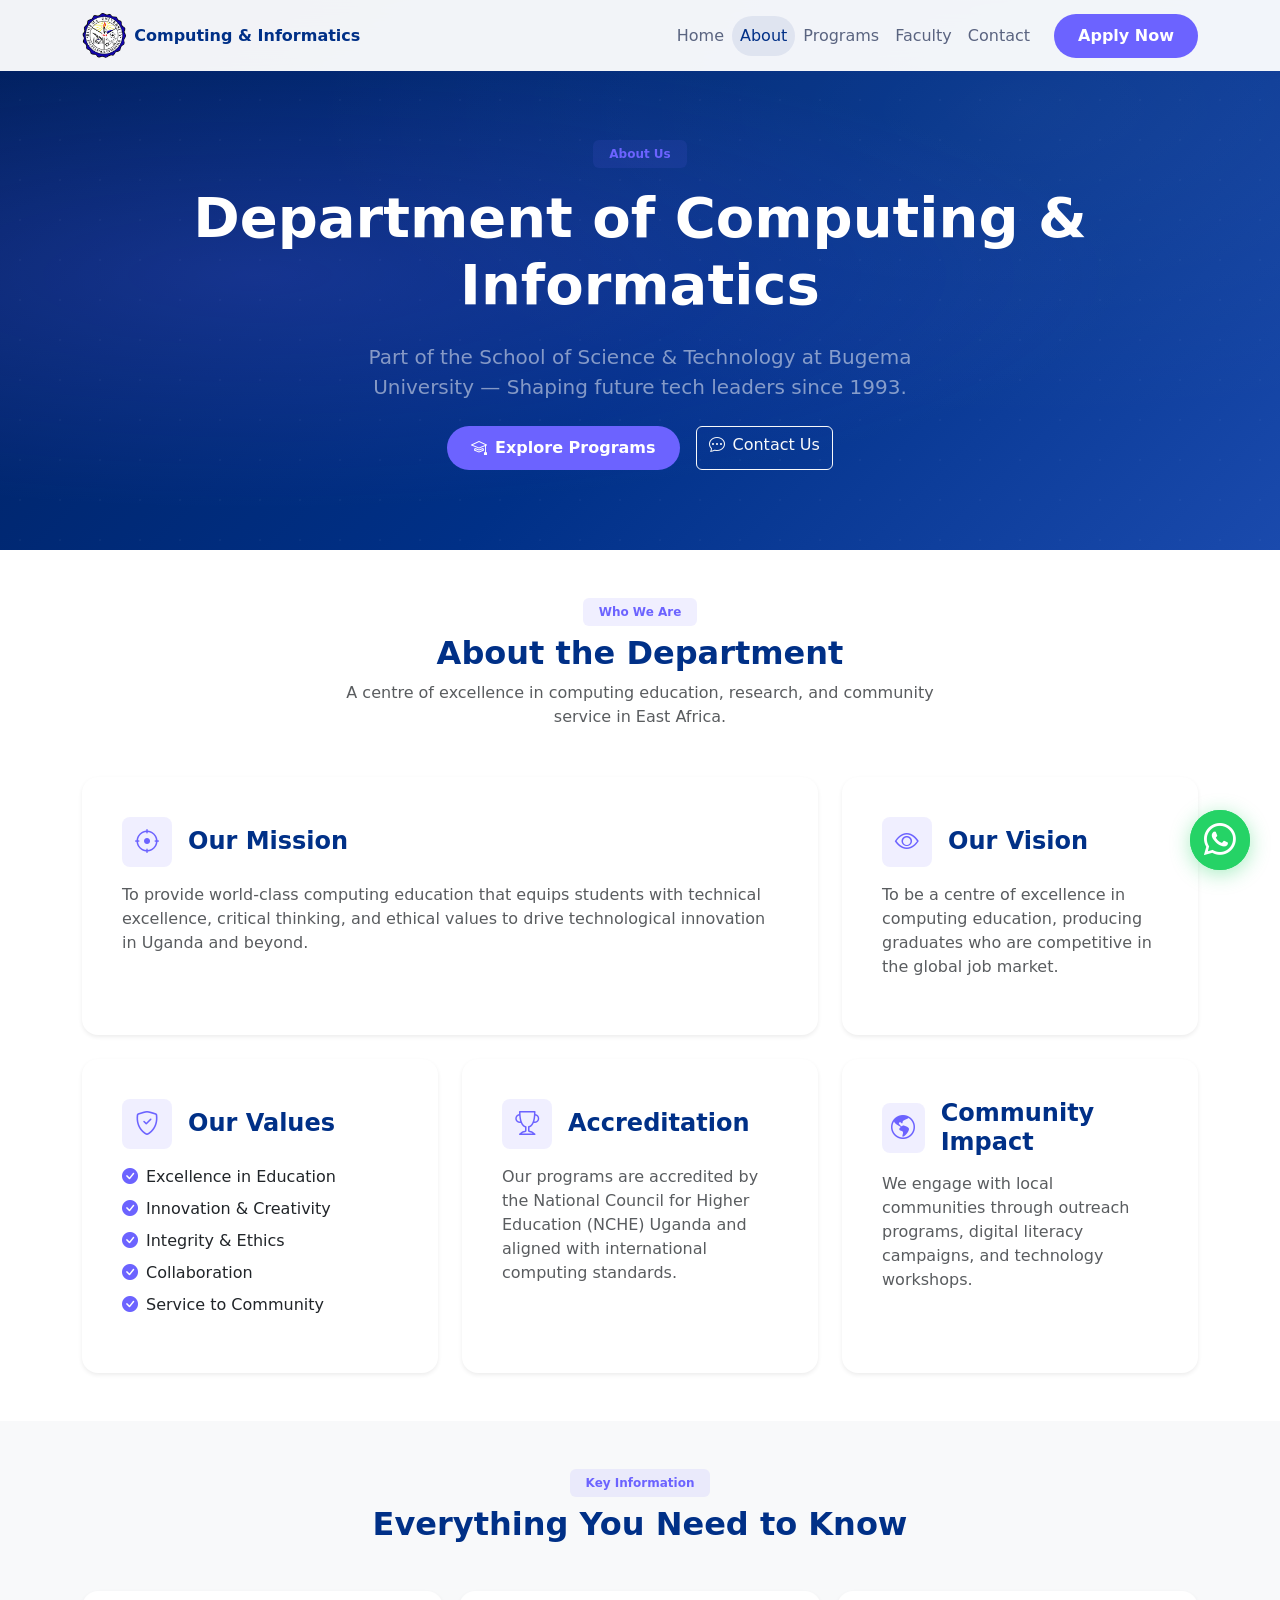
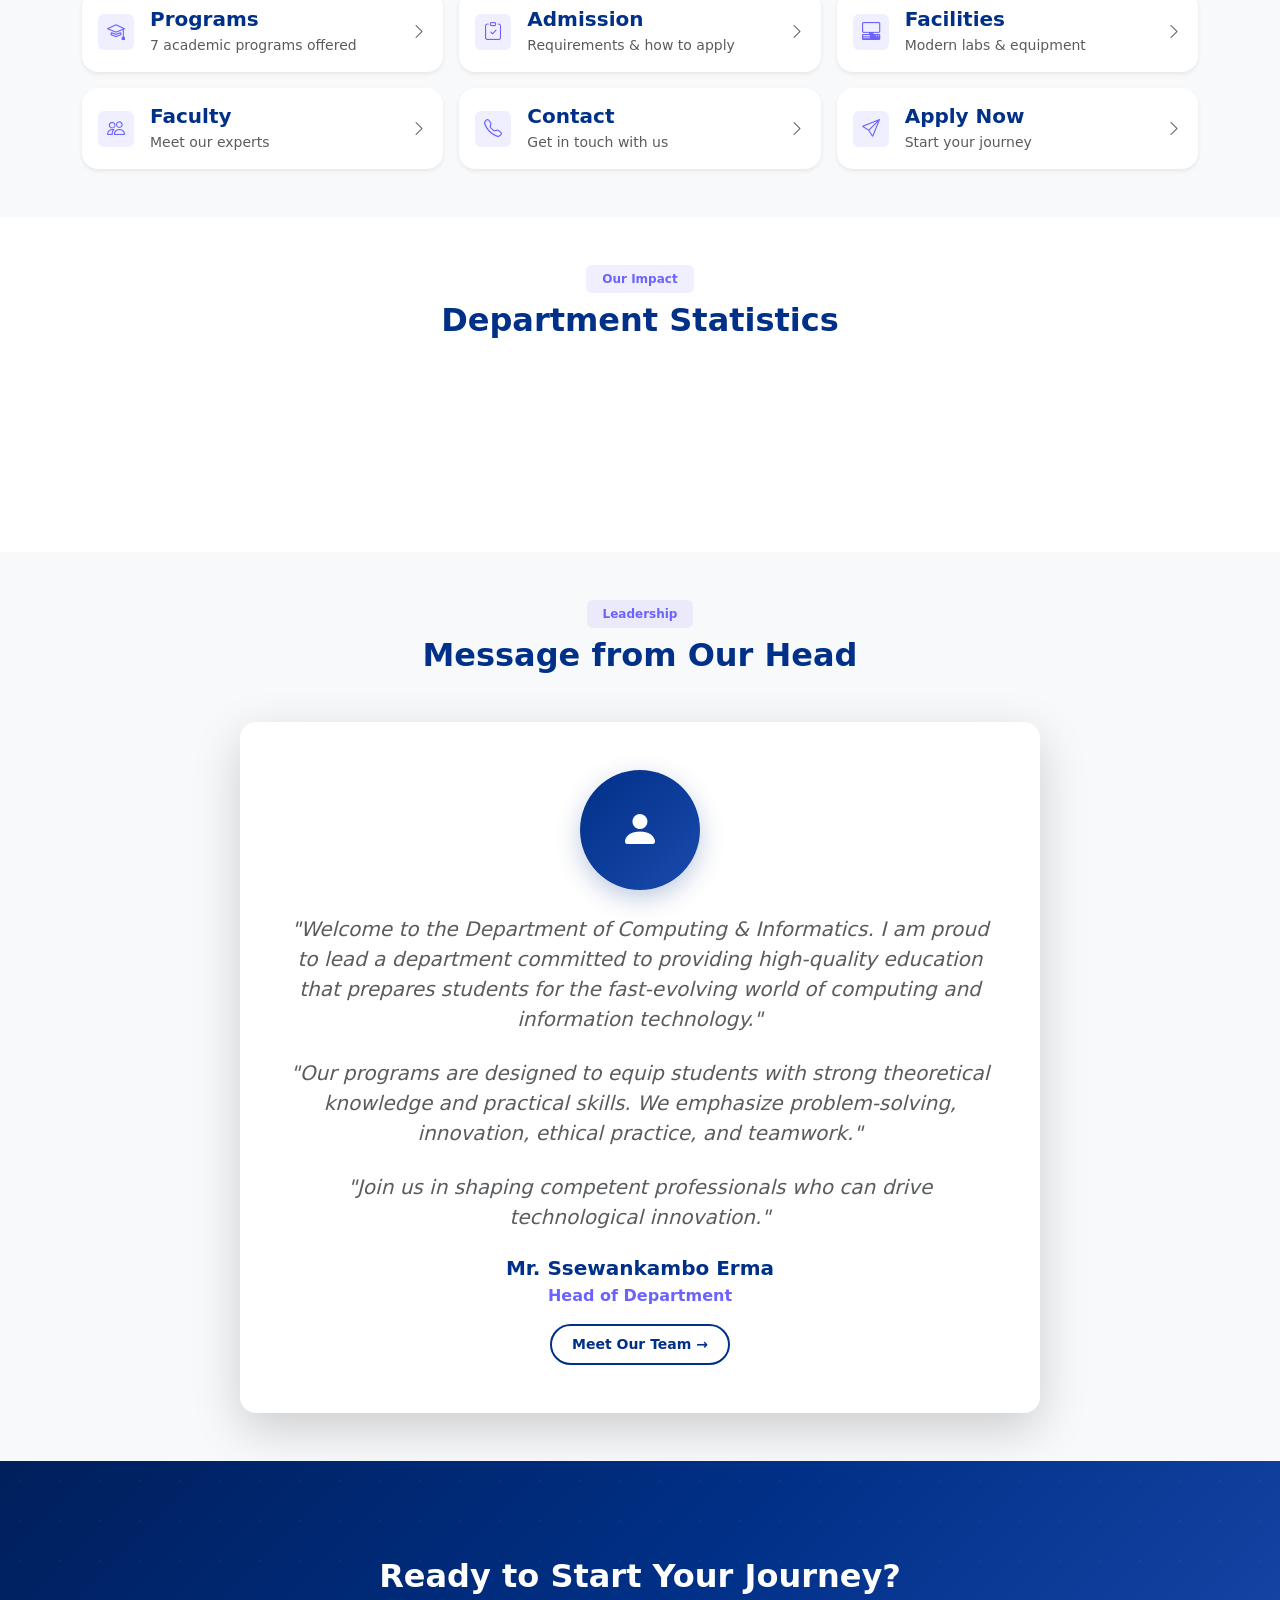
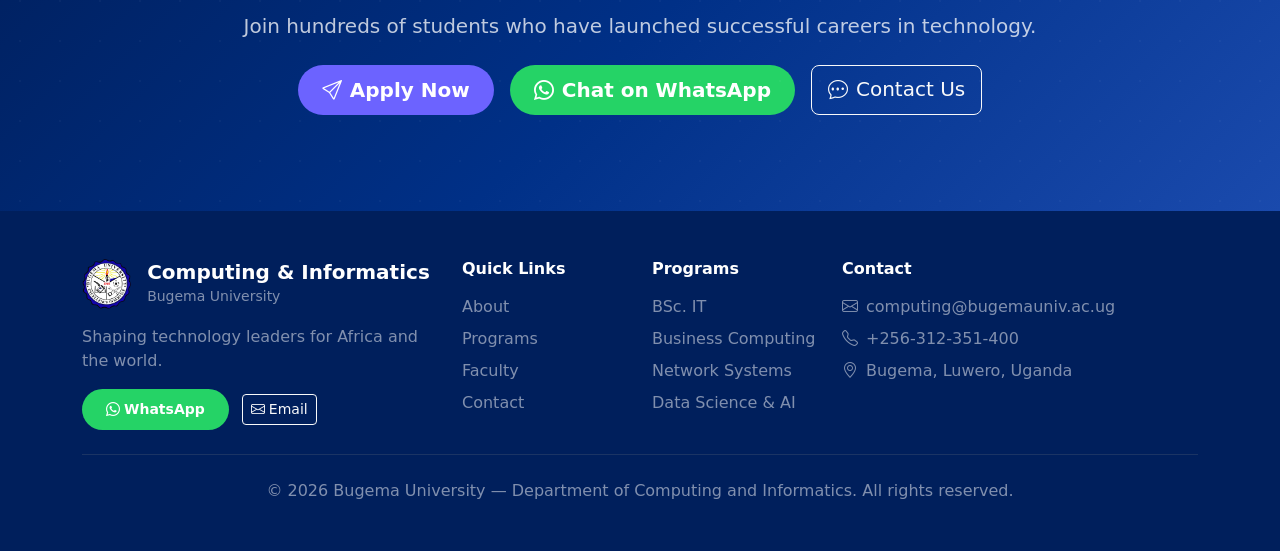
==== commit 010a272d: "Add Google Maps, WhatsApp buttons, and clickable email links to all pages" ====
--- a/about.html
+++ b/about.html
@@ -307,6 +307,7 @@
             <p class="lead mb-4 opacity-75">Join hundreds of students who have launched successful careers in technology.</p>
             <div class="d-flex gap-3 justify-content-center flex-wrap">
                 <a href="application.html" class="btn btn-accent btn-lg"><i class="bi bi-send me-2"></i>Apply Now</a>
+                <a href="https://wa.me/256779793746" target="_blank" class="btn btn-whatsapp btn-lg"><i class="bi bi-whatsapp me-2"></i>Chat on WhatsApp</a>
                 <a href="contact.html" class="btn btn-outline-light btn-lg"><i class="bi bi-chat-dots me-2"></i>Contact Us</a>
             </div>
         </div>
@@ -325,6 +326,14 @@
                         </div>
                     </div>
                     <p class="text-white-50">Shaping technology leaders for Africa and the world.</p>
+                    <div class="mt-3">
+                        <a href="https://wa.me/256779793746" target="_blank" class="btn btn-whatsapp btn-sm me-2">
+                            <i class="bi bi-whatsapp me-1"></i>WhatsApp
+                        </a>
+                        <a href="mailto:computing@bugemauniv.ac.ug" class="btn btn-outline-light btn-sm">
+                            <i class="bi bi-envelope me-1"></i>Email
+                        </a>
+                    </div>
                 </div>
                 <div class="col-6 col-lg-2">
                     <h6 class="text-white fw-bold mb-3">Quick Links</h6>
@@ -347,8 +356,8 @@
                 <div class="col-lg-4">
                     <h6 class="text-white fw-bold mb-3">Contact</h6>
                     <ul class="list-unstyled text-white-50 mb-0">
-                        <li class="mb-2"><i class="bi bi-envelope me-2"></i>computing@bugemauniv.ac.ug</li>
-                        <li class="mb-2"><i class="bi bi-telephone me-2"></i>+256-312-351-400</li>
+                        <li class="mb-2"><a href="mailto:computing@bugemauniv.ac.ug" class="text-white-50 text-decoration-none"><i class="bi bi-envelope me-2"></i>computing@bugemauniv.ac.ug</a></li>
+                        <li class="mb-2"><a href="tel:+256312351400" class="text-white-50 text-decoration-none"><i class="bi bi-telephone me-2"></i>+256-312-351-400</a></li>
                         <li class="mb-2"><i class="bi bi-geo-alt me-2"></i>Bugema, Luwero, Uganda</li>
                     </ul>
                 </div>
@@ -360,5 +369,10 @@
 
     <script src="https://cdn.jsdelivr.net/npm/bootstrap@5.3.2/dist/js/bootstrap.bundle.min.js"></script>
     <script src="js/main.js"></script>
+
+    <!-- Floating WhatsApp Button -->
+    <a href="https://wa.me/256779793746" target="_blank" class="whatsapp-float" aria-label="Chat on WhatsApp">
+        <i class="bi bi-whatsapp"></i>
+    </a>
 </body>
 </html>
--- a/css/style.css
+++ b/css/style.css
@@ -6,6 +6,7 @@
     --navy: #003087;
     --navy-dark: #001f5c;
     --navy-light: #1a4aad;
+    --whatsapp: #25D366;
     --white: #ffffff;
     --light: #f8f9fa;
     --gray-100: #f0f2f8;
@@ -295,3 +296,85 @@
     min-height: 60vh;
     padding: 140px 0 80px;
 }
+
+/* ===== WHATSAPP BUTTONS ===== */
+.btn-whatsapp {
+    background: var(--whatsapp);
+    color: var(--white);
+    border: none;
+    padding: 10px 24px;
+    border-radius: 50px;
+    font-weight: 600;
+    transition: var(--transition);
+}
+.btn-whatsapp:hover {
+    background: #1da851;
+    color: var(--white);
+    transform: translateY(-2px);
+    box-shadow: 0 8px 24px rgba(37, 211, 102, 0.35);
+}
+.btn-navy {
+    background: var(--navy);
+    color: var(--white);
+    border: none;
+    padding: 10px 24px;
+    border-radius: 50px;
+    font-weight: 600;
+    transition: var(--transition);
+}
+.btn-navy:hover {
+    background: var(--navy-dark);
+    color: var(--white);
+    transform: translateY(-2px);
+    box-shadow: 0 8px 24px rgba(0, 48, 135, 0.35);
+}
+
+/* ===== FLOATING WHATSAPP BUTTON ===== */
+.whatsapp-float {
+    position: fixed;
+    bottom: 30px;
+    right: 30px;
+    width: 60px;
+    height: 60px;
+    background: var(--whatsapp);
+    color: var(--white);
+    border-radius: 50%;
+    display: flex;
+    align-items: center;
+    justify-content: center;
+    font-size: 32px;
+    box-shadow: 0 4px 20px rgba(37, 211, 102, 0.4);
+    z-index: 1000;
+    transition: var(--transition);
+    text-decoration: none;
+}
+.whatsapp-float:hover {
+    background: #1da851;
+    color: var(--white);
+    transform: scale(1.1);
+    box-shadow: 0 6px 28px rgba(37, 211, 102, 0.5);
+}
+.whatsapp-float::before {
+    content: '';
+    position: absolute;
+    width: 100%;
+    height: 100%;
+    border-radius: 50%;
+    background: var(--whatsapp);
+    animation: pulse-whatsapp 2s infinite;
+    z-index: -1;
+}
+@keyframes pulse-whatsapp {
+    0% { transform: scale(1); opacity: 0.5; }
+    100% { transform: scale(1.5); opacity: 0; }
+}
+
+@media (max-width: 768px) {
+    .whatsapp-float {
+        bottom: 20px;
+        right: 20px;
+        width: 55px;
+        height: 55px;
+        font-size: 28px;
+    }
+}
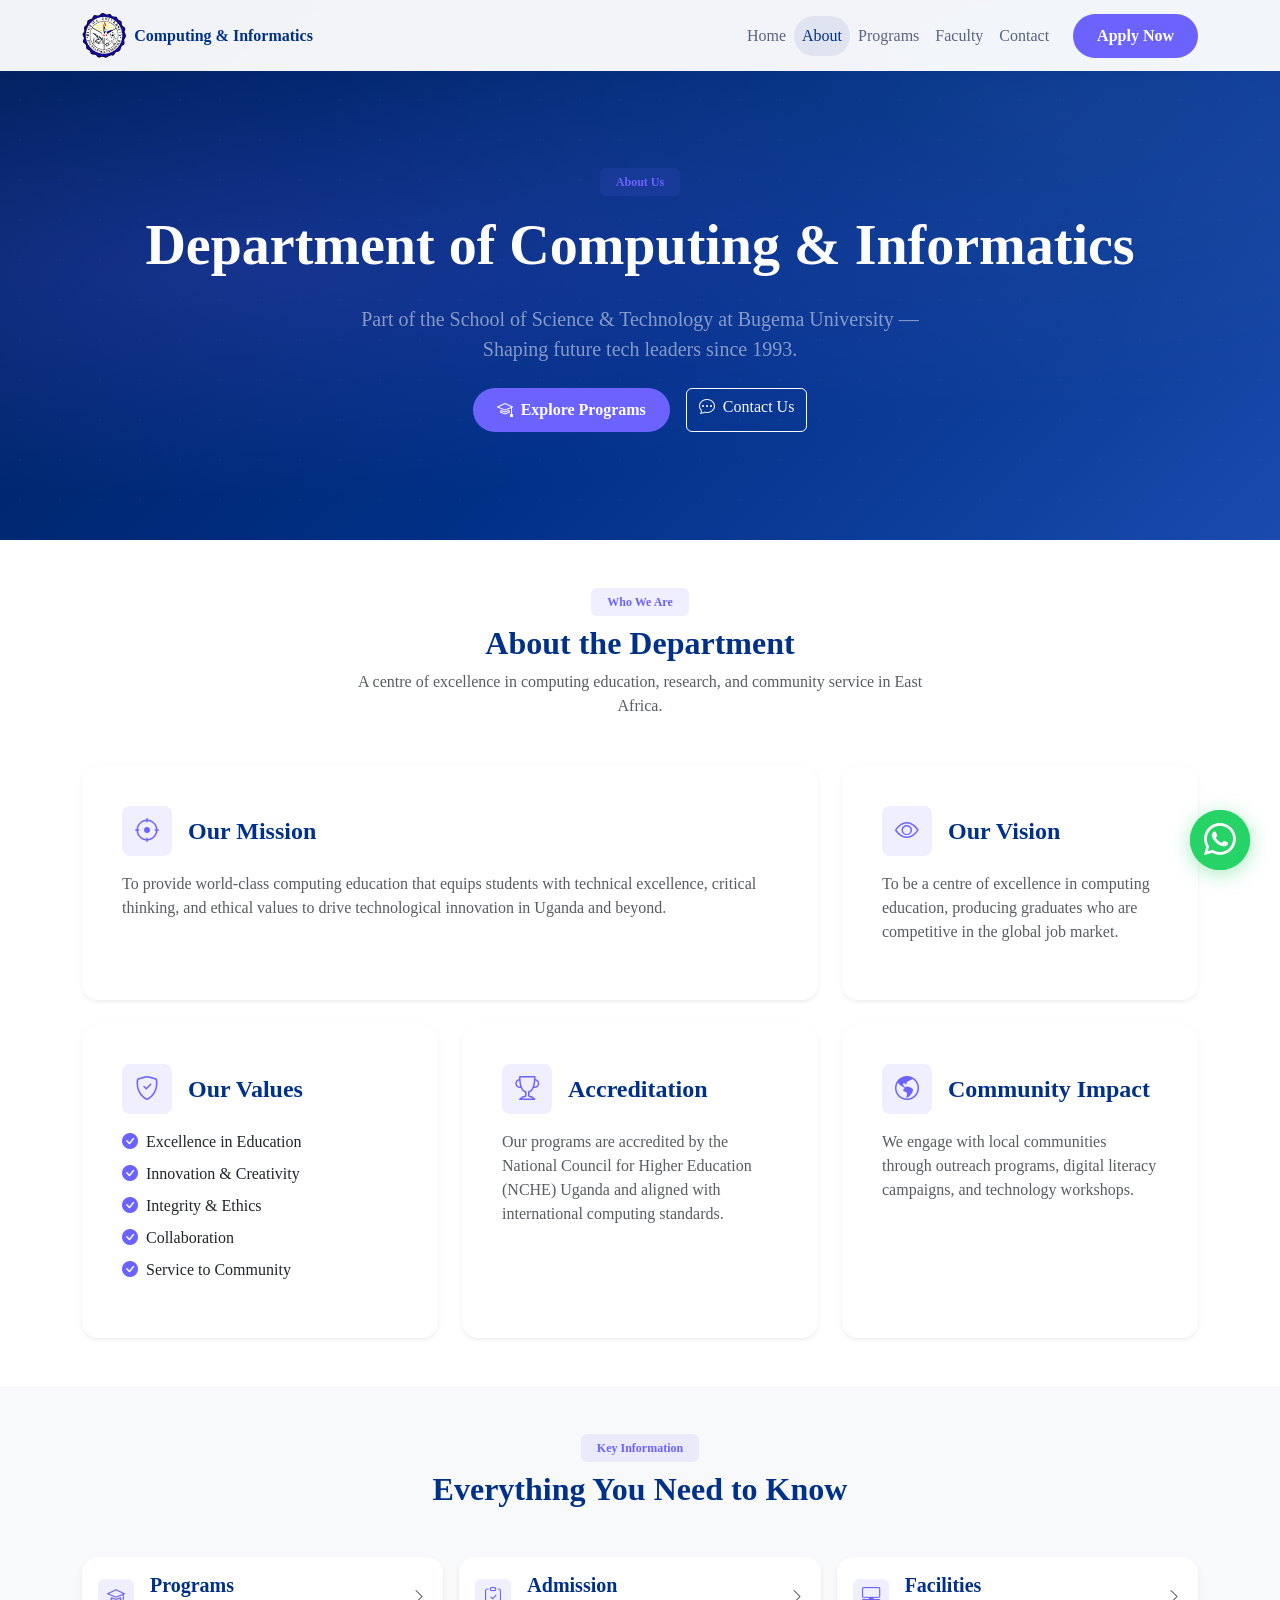
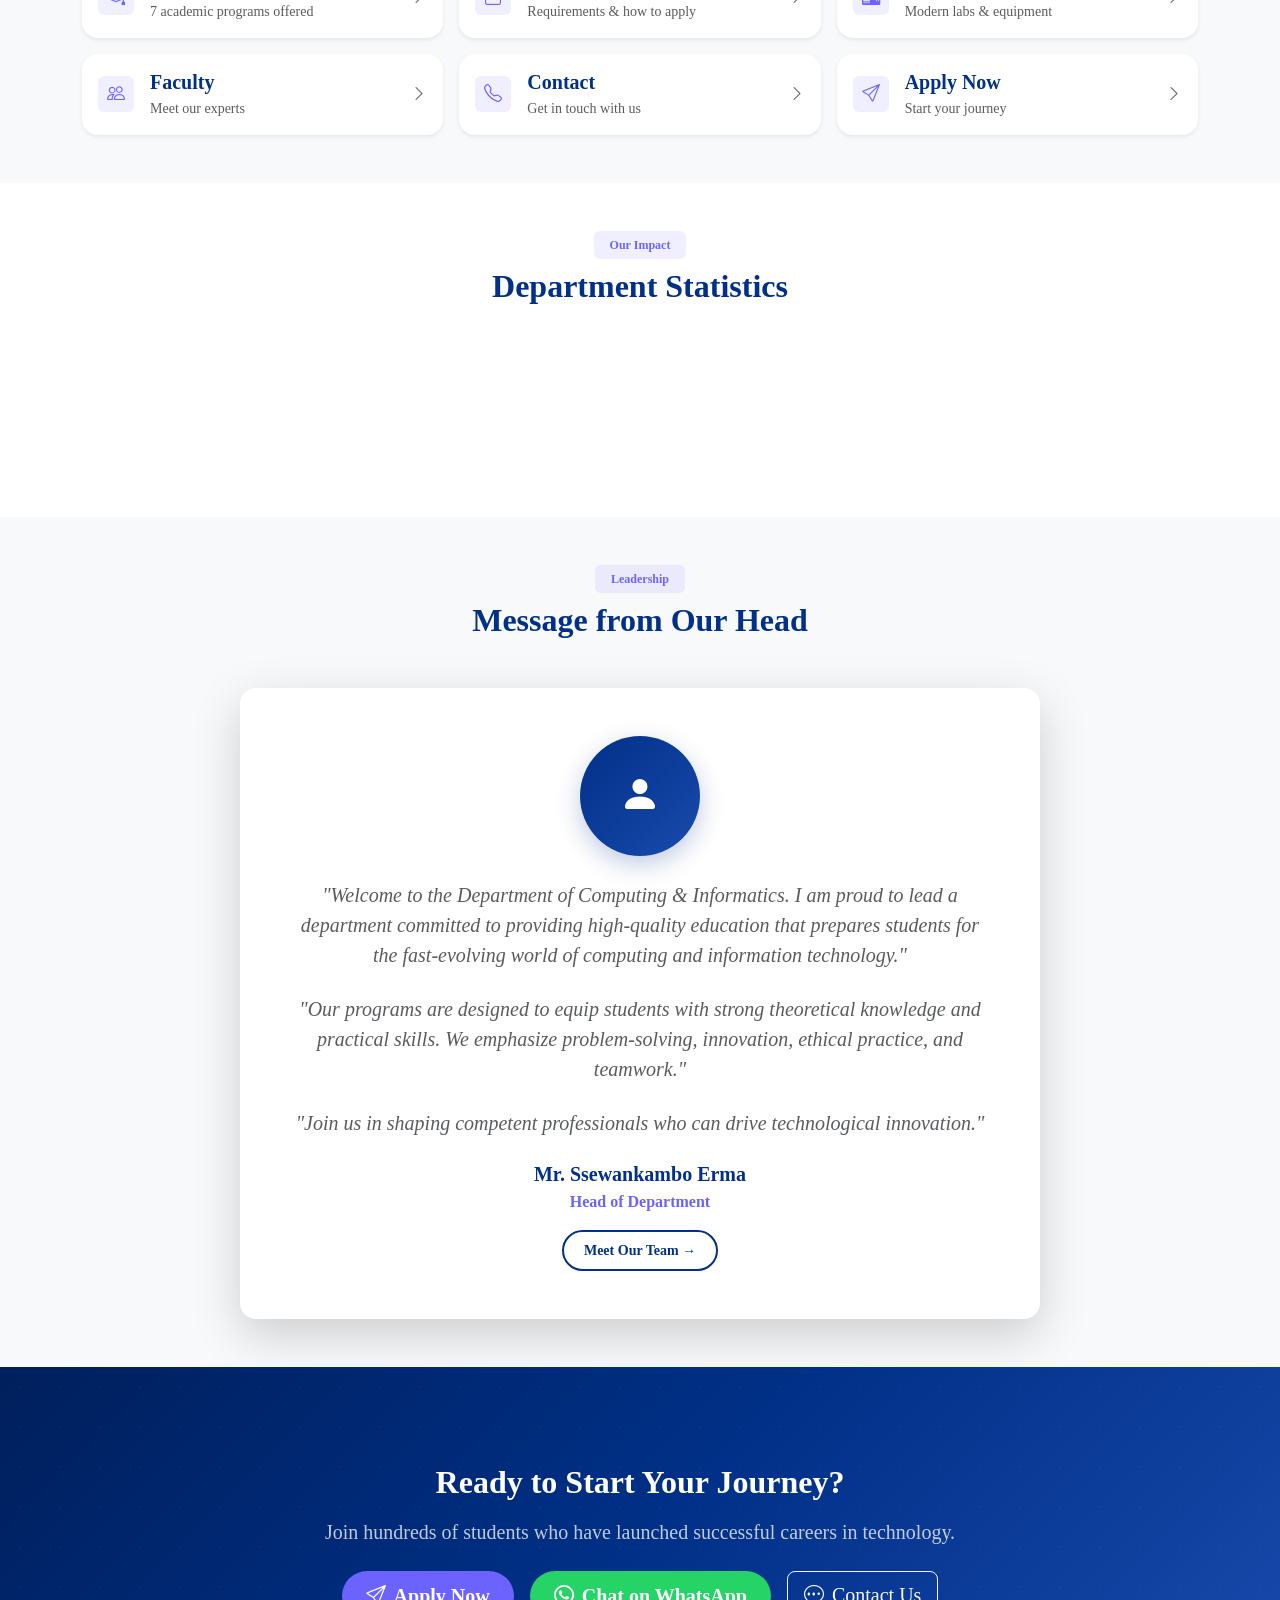
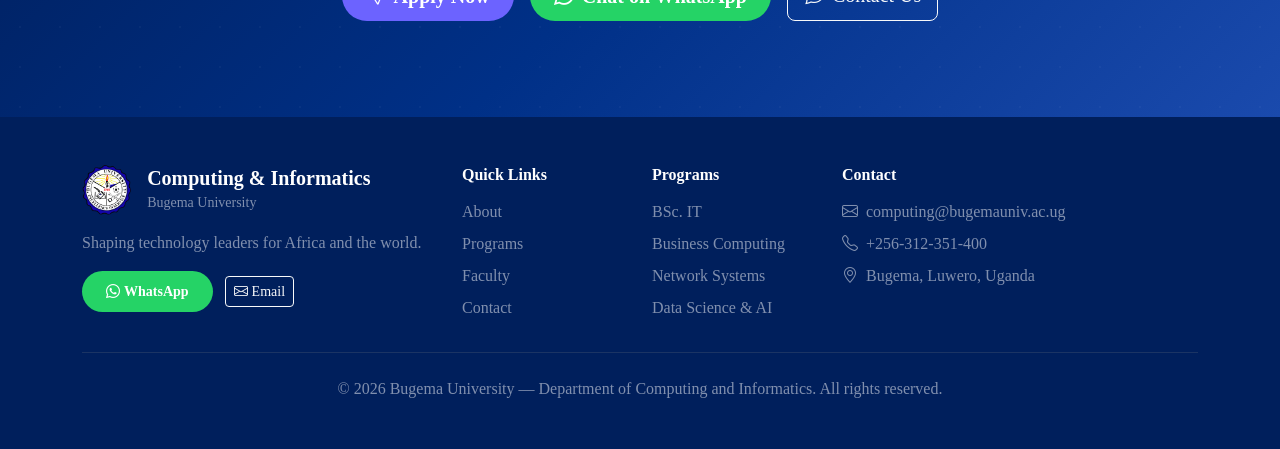
==== commit 71bd23b8: "Add organizational chart to faculty page and change all text to Times New Roman" ====
--- a/about.html
+++ b/about.html
@@ -7,7 +7,6 @@
     <meta name="description" content="Learn about the Department of Computing & Informatics at Bugema University, our mission, values, and team.">
     <link rel="icon" href="images/Bugema_logo.png">
     <link href="https://cdn.jsdelivr.net/npm/bootstrap@5.3.2/dist/css/bootstrap.min.css" rel="stylesheet">
-    <link href="https://fonts.googleapis.com/css2?family=Poppins:wght@300;400;500;600;700;800&display=swap" rel="stylesheet">
     <link rel="stylesheet" href="https://cdn.jsdelivr.net/npm/bootstrap-icons@1.11.1/font/bootstrap-icons.css">
     <link rel="stylesheet" href="css/style.css">
 </head>
--- a/css/style.css
+++ b/css/style.css
@@ -55,6 +55,11 @@
     transform: translateY(-2px);
 }
 
+/* ===== TIMES NEW ROMAN FONT ===== */
+body, h1, h2, h3, h4, h5, h6, p, span, div, li, label, a, button, input, select, textarea {
+    font-family: 'Times New Roman', Times, serif !important;
+}
+
 /* ===== CUSTOM COLORS ===== */
 .bg-accent { background-color: var(--violet) !important; }
 .bg-accent-subtle { background-color: rgba(108,99,255,0.1) !important; }
@@ -378,3 +383,152 @@
         font-size: 28px;
     }
 }
+
+/* ===== ORGANIZATIONAL CHART ===== */
+.org-chart {
+    max-width: 1100px;
+    margin: 0 auto;
+    text-align: center;
+}
+
+.org-level {
+    display: flex;
+    justify-content: center;
+    flex-wrap: wrap;
+    gap: 20px;
+}
+
+.org-level-row {
+    gap: 15px;
+}
+
+.org-card {
+    background: var(--white);
+    border-radius: var(--radius-md);
+    padding: 20px 25px;
+    box-shadow: var(--shadow-md);
+    min-width: 180px;
+    transition: var(--transition);
+}
+
+.org-card:hover {
+    transform: translateY(-5px);
+    box-shadow: var(--shadow-lg);
+}
+
+.org-card-sm {
+    min-width: 150px;
+    padding: 15px 20px;
+}
+
+.org-head {
+    background: linear-gradient(135deg, var(--navy) 0%, var(--navy-light) 100%);
+    color: var(--white);
+    min-width: 220px;
+}
+
+.org-head h4, .org-head p {
+    color: var(--white);
+}
+
+.org-avatar {
+    width: 70px;
+    height: 70px;
+    border-radius: 50%;
+    background: linear-gradient(135deg, var(--violet) 0%, var(--violet-light) 100%);
+    display: flex;
+    align-items: center;
+    justify-content: center;
+    margin: 0 auto 15px;
+    font-size: 30px;
+    color: var(--white);
+}
+
+.org-avatar-sm {
+    width: 55px;
+    height: 55px;
+    font-size: 24px;
+    margin-bottom: 10px;
+}
+
+.org-avatar-xs {
+    width: 45px;
+    height: 45px;
+    font-size: 20px;
+    margin-bottom: 8px;
+    background: var(--gray-400);
+}
+
+.org-card h5, .org-card h6 {
+    color: var(--navy);
+    font-weight: 700;
+    margin-bottom: 5px;
+}
+
+.org-card p {
+    color: var(--gray-600);
+    font-size: 0.85rem;
+}
+
+.org-connector {
+    display: flex;
+    justify-content: center;
+    padding: 10px 0;
+}
+
+.org-line {
+    width: 3px;
+    height: 40px;
+    background: var(--violet);
+}
+
+.org-line-split {
+    width: 80%;
+    max-width: 900px;
+    height: 3px;
+    background: linear-gradient(90deg, var(--violet) 0%, var(--violet) 25%, var(--violet) 50%, var(--violet) 75%, var(--violet) 100%);
+    position: relative;
+}
+
+.org-line-split::before,
+.org-line-split::after {
+    content: '';
+    position: absolute;
+    top: 0;
+    width: 3px;
+    height: 20px;
+    background: var(--violet);
+}
+
+.org-line-split::before {
+    left: 25%;
+    transform: translateX(-50%);
+}
+
+.org-line-split::after {
+    right: 25%;
+    transform: translateX(50%);
+}
+
+@media (max-width: 992px) {
+    .org-card {
+        min-width: 160px;
+    }
+    .org-card-sm {
+        min-width: 130px;
+    }
+}
+
+@media (max-width: 768px) {
+    .org-card {
+        min-width: 140px;
+        padding: 15px;
+    }
+    .org-card-sm {
+        min-width: 100%;
+        padding: 12px;
+    }
+    .org-head {
+        min-width: 200px;
+    }
+}
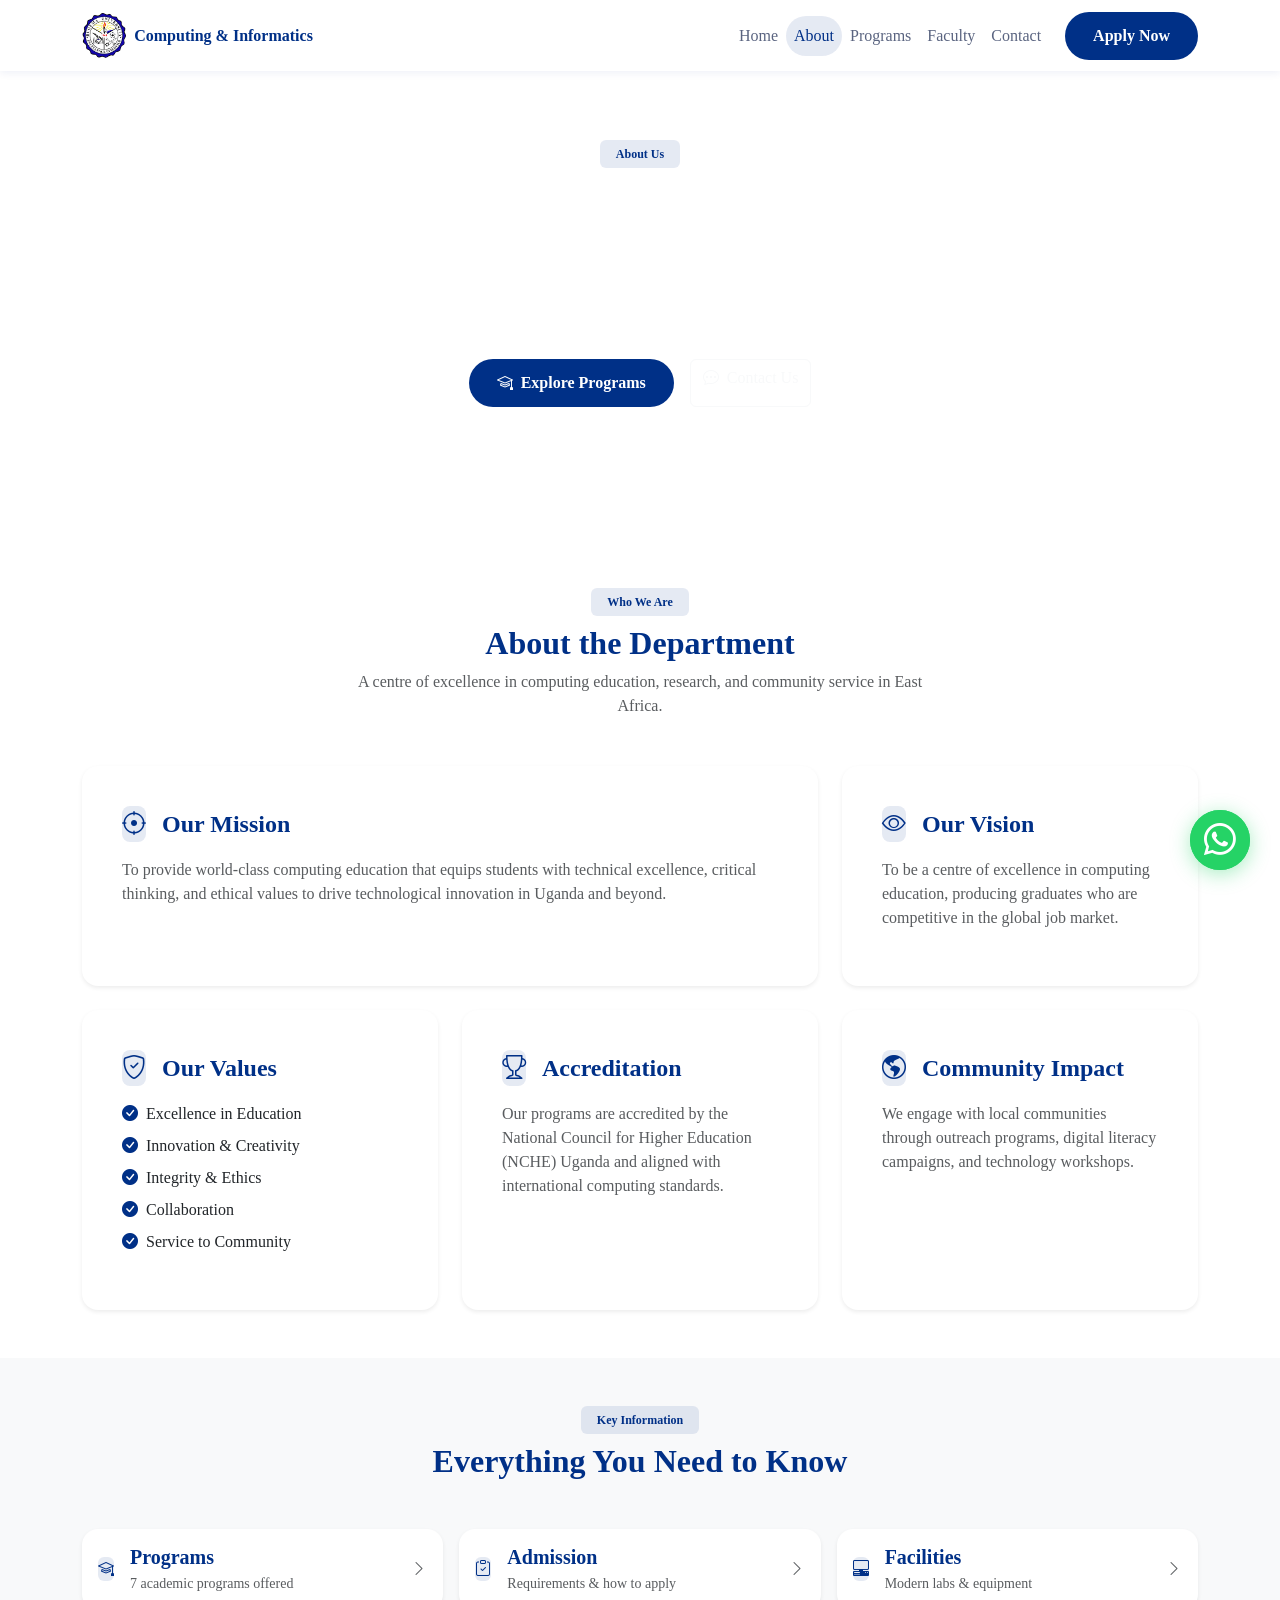
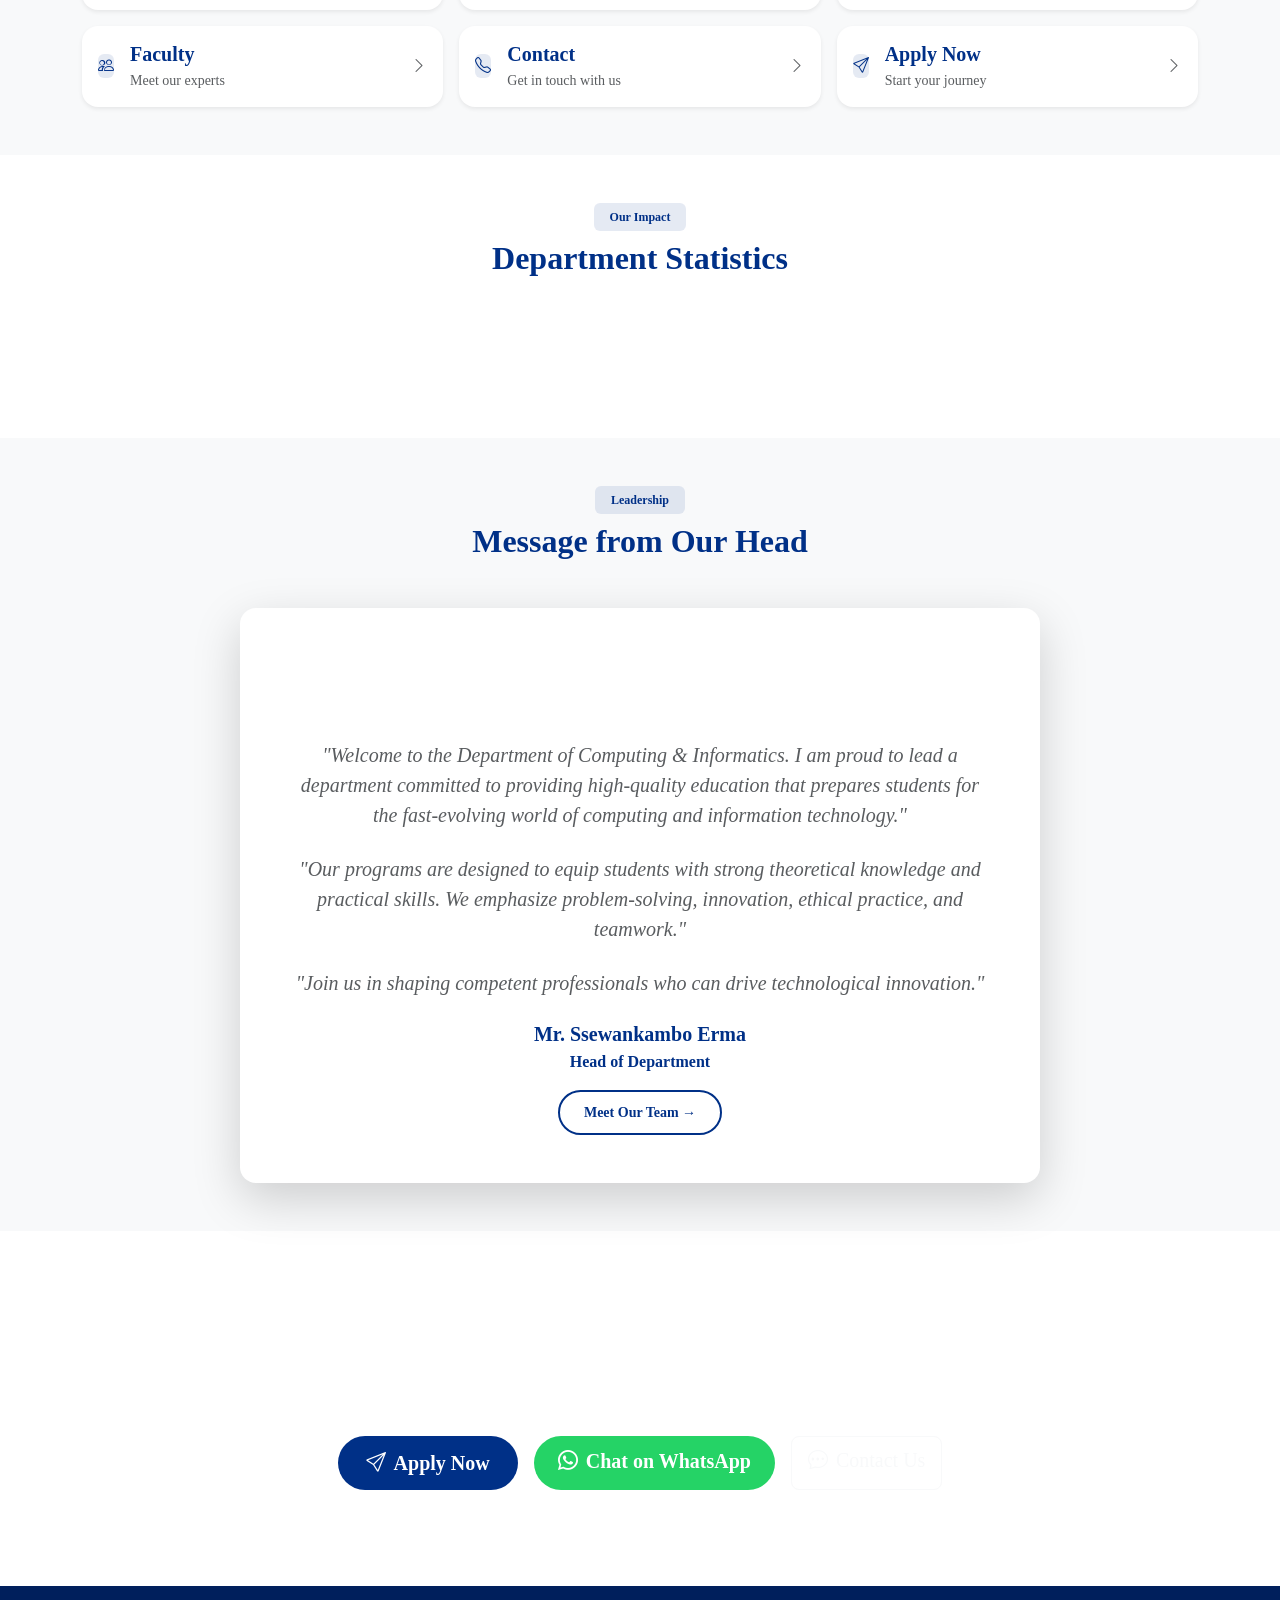
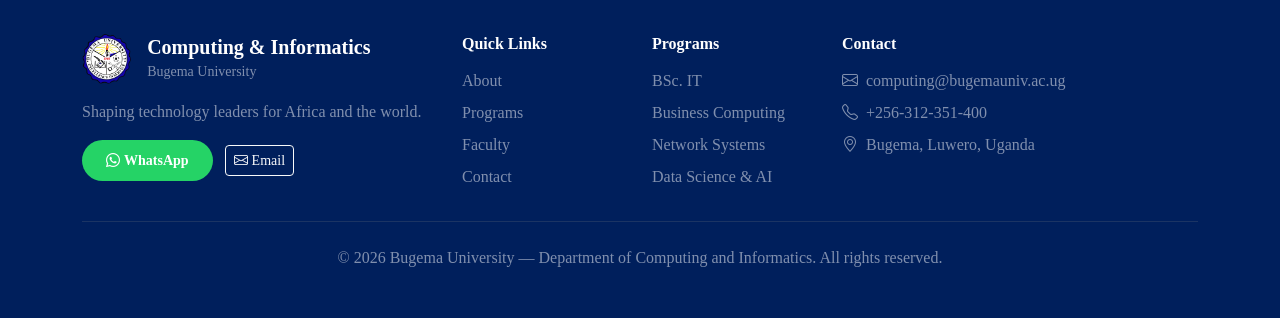
==== commit 1a540d2a: "Complete redesign: Bugema blue theme, impressive hero image, department-focused homepage" ====
--- a/about.html
+++ b/about.html
@@ -29,7 +29,7 @@
                     <li class="nav-item"><a class="nav-link" href="faculty.html">Faculty</a></li>
                     <li class="nav-item"><a class="nav-link" href="contact.html">Contact</a></li>
                     <li class="nav-item ms-lg-3">
-                        <a class="btn btn-accent" href="application.html">Apply Now</a>
+                        <a class="btn btn-bugema" href="application.html">Apply Now</a>
                     </li>
                 </ul>
             </div>
@@ -40,13 +40,13 @@
     <section class="page-hero-section hero-section">
         <div class="hero-overlay"></div>
         <div class="container hero-content text-center">
-            <span class="badge bg-accent-subtle text-accent mb-3 px-3 py-2">About Us</span>
+            <span class="badge bg-bugema-subtle text-bugema mb-3 px-3 py-2">About Us</span>
             <h1 class="display-4 fw-bold text-white mb-4">Department of Computing & Informatics</h1>
             <p class="lead text-white-50 mx-auto" style="max-width: 600px;">
                 Part of the School of Science & Technology at Bugema University — Shaping future tech leaders since 1993.
             </p>
             <div class="d-flex gap-3 justify-content-center flex-wrap mt-4">
-                <a href="programs.html" class="btn btn-accent"><i class="bi bi-mortarboard me-2"></i>Explore Programs</a>
+                <a href="programs.html" class="btn btn-bugema"><i class="bi bi-mortarboard me-2"></i>Explore Programs</a>
                 <a href="contact.html" class="btn btn-outline-light"><i class="bi bi-chat-dots me-2"></i>Contact Us</a>
             </div>
         </div>
@@ -56,8 +56,8 @@
     <section class="py-5">
         <div class="container">
             <div class="text-center mb-5">
-                <span class="badge bg-accent-subtle text-accent px-3 py-2">Who We Are</span>
-                <h2 class="fw-bold text-navy mt-2">About the Department</h2>
+                <span class="badge bg-bugema-subtle text-bugema px-3 py-2">Who We Are</span>
+                <h2 class="fw-bold text-bugema mt-2">About the Department</h2>
                 <p class="text-muted mx-auto" style="max-width: 600px;">A centre of excellence in computing education, research, and community service in East Africa.</p>
             </div>
             <div class="row g-4">
@@ -65,10 +65,10 @@
                     <div class="card h-100 border-0 shadow-sm rounded-4 p-4">
                         <div class="card-body">
                             <div class="d-flex align-items-center mb-3">
-                                <div class="icon-box bg-accent-subtle text-accent rounded-3 me-3">
+                                <div class="icon-box bg-bugema-subtle text-bugema rounded-3 me-3">
                                     <i class="bi bi-crosshair fs-4"></i>
                                 </div>
-                                <h3 class="h4 fw-bold text-navy mb-0">Our Mission</h3>
+                                <h3 class="h4 fw-bold text-bugema mb-0">Our Mission</h3>
                             </div>
                             <p class="text-muted">To provide world-class computing education that equips students with technical excellence, critical thinking, and ethical values to drive technological innovation in Uganda and beyond.</p>
                         </div>
@@ -78,10 +78,10 @@
                     <div class="card h-100 border-0 shadow-sm rounded-4 p-4">
                         <div class="card-body">
                             <div class="d-flex align-items-center mb-3">
-                                <div class="icon-box bg-accent-subtle text-accent rounded-3 me-3">
+                                <div class="icon-box bg-bugema-subtle text-bugema rounded-3 me-3">
                                     <i class="bi bi-eye fs-4"></i>
                                 </div>
-                                <h3 class="h4 fw-bold text-navy mb-0">Our Vision</h3>
+                                <h3 class="h4 fw-bold text-bugema mb-0">Our Vision</h3>
                             </div>
                             <p class="text-muted">To be a centre of excellence in computing education, producing graduates who are competitive in the global job market.</p>
                         </div>
@@ -91,17 +91,17 @@
                     <div class="card h-100 border-0 shadow-sm rounded-4 p-4">
                         <div class="card-body">
                             <div class="d-flex align-items-center mb-3">
-                                <div class="icon-box bg-accent-subtle text-accent rounded-3 me-3">
+                                <div class="icon-box bg-bugema-subtle text-bugema rounded-3 me-3">
                                     <i class="bi bi-shield-check fs-4"></i>
                                 </div>
-                                <h3 class="h4 fw-bold text-navy mb-0">Our Values</h3>
+                                <h3 class="h4 fw-bold text-bugema mb-0">Our Values</h3>
                             </div>
                             <ul class="list-unstyled">
-                                <li class="d-flex align-items-center mb-2"><i class="bi bi-check-circle-fill text-accent me-2"></i>Excellence in Education</li>
-                                <li class="d-flex align-items-center mb-2"><i class="bi bi-check-circle-fill text-accent me-2"></i>Innovation & Creativity</li>
-                                <li class="d-flex align-items-center mb-2"><i class="bi bi-check-circle-fill text-accent me-2"></i>Integrity & Ethics</li>
-                                <li class="d-flex align-items-center mb-2"><i class="bi bi-check-circle-fill text-accent me-2"></i>Collaboration</li>
-                                <li class="d-flex align-items-center"><i class="bi bi-check-circle-fill text-accent me-2"></i>Service to Community</li>
+                                <li class="d-flex align-items-center mb-2"><i class="bi bi-check-circle-fill text-bugema me-2"></i>Excellence in Education</li>
+                                <li class="d-flex align-items-center mb-2"><i class="bi bi-check-circle-fill text-bugema me-2"></i>Innovation & Creativity</li>
+                                <li class="d-flex align-items-center mb-2"><i class="bi bi-check-circle-fill text-bugema me-2"></i>Integrity & Ethics</li>
+                                <li class="d-flex align-items-center mb-2"><i class="bi bi-check-circle-fill text-bugema me-2"></i>Collaboration</li>
+                                <li class="d-flex align-items-center"><i class="bi bi-check-circle-fill text-bugema me-2"></i>Service to Community</li>
                             </ul>
                         </div>
                     </div>
@@ -110,10 +110,10 @@
                     <div class="card h-100 border-0 shadow-sm rounded-4 p-4">
                         <div class="card-body">
                             <div class="d-flex align-items-center mb-3">
-                                <div class="icon-box bg-accent-subtle text-accent rounded-3 me-3">
+                                <div class="icon-box bg-bugema-subtle text-bugema rounded-3 me-3">
                                     <i class="bi bi-trophy fs-4"></i>
                                 </div>
-                                <h3 class="h4 fw-bold text-navy mb-0">Accreditation</h3>
+                                <h3 class="h4 fw-bold text-bugema mb-0">Accreditation</h3>
                             </div>
                             <p class="text-muted">Our programs are accredited by the National Council for Higher Education (NCHE) Uganda and aligned with international computing standards.</p>
                         </div>
@@ -123,10 +123,10 @@
                     <div class="card h-100 border-0 shadow-sm rounded-4 p-4">
                         <div class="card-body">
                             <div class="d-flex align-items-center mb-3">
-                                <div class="icon-box bg-accent-subtle text-accent rounded-3 me-3">
+                                <div class="icon-box bg-bugema-subtle text-bugema rounded-3 me-3">
                                     <i class="bi bi-globe-americas fs-4"></i>
                                 </div>
-                                <h3 class="h4 fw-bold text-navy mb-0">Community Impact</h3>
+                                <h3 class="h4 fw-bold text-bugema mb-0">Community Impact</h3>
                             </div>
                             <p class="text-muted">We engage with local communities through outreach programs, digital literacy campaigns, and technology workshops.</p>
                         </div>
@@ -140,18 +140,18 @@
     <section class="py-5 bg-light">
         <div class="container">
             <div class="text-center mb-5">
-                <span class="badge bg-accent-subtle text-accent px-3 py-2">Key Information</span>
-                <h2 class="fw-bold text-navy mt-2">Everything You Need to Know</h2>
+                <span class="badge bg-bugema-subtle text-bugema px-3 py-2">Key Information</span>
+                <h2 class="fw-bold text-bugema mt-2">Everything You Need to Know</h2>
             </div>
             <div class="row g-3">
                 <div class="col-md-6 col-lg-4">
                     <a href="programs.html" class="card border-0 shadow-sm rounded-4 p-3 text-decoration-none quick-link-card">
                         <div class="d-flex align-items-center">
-                            <div class="icon-box-sm bg-accent-subtle text-accent rounded-2 me-3">
+                            <div class="icon-box-sm bg-bugema-subtle text-bugema rounded-2 me-3">
                                 <i class="bi bi-mortarboard"></i>
                             </div>
                             <div>
-                                <h5 class="fw-bold text-navy mb-1">Programs</h5>
+                                <h5 class="fw-bold text-bugema mb-1">Programs</h5>
                                 <p class="text-muted mb-0 small">7 academic programs offered</p>
                             </div>
                             <i class="bi bi-chevron-right text-muted ms-auto"></i>
@@ -161,11 +161,11 @@
                 <div class="col-md-6 col-lg-4">
                     <a href="application.html" class="card border-0 shadow-sm rounded-4 p-3 text-decoration-none quick-link-card">
                         <div class="d-flex align-items-center">
-                            <div class="icon-box-sm bg-accent-subtle text-accent rounded-2 me-3">
+                            <div class="icon-box-sm bg-bugema-subtle text-bugema rounded-2 me-3">
                                 <i class="bi bi-clipboard-check"></i>
                             </div>
                             <div>
-                                <h5 class="fw-bold text-navy mb-1">Admission</h5>
+                                <h5 class="fw-bold text-bugema mb-1">Admission</h5>
                                 <p class="text-muted mb-0 small">Requirements & how to apply</p>
                             </div>
                             <i class="bi bi-chevron-right text-muted ms-auto"></i>
@@ -175,11 +175,11 @@
                 <div class="col-md-6 col-lg-4">
                     <a href="index.html#facilities" class="card border-0 shadow-sm rounded-4 p-3 text-decoration-none quick-link-card">
                         <div class="d-flex align-items-center">
-                            <div class="icon-box-sm bg-accent-subtle text-accent rounded-2 me-3">
+                            <div class="icon-box-sm bg-bugema-subtle text-bugema rounded-2 me-3">
                                 <i class="bi bi-pc-display-horizontal"></i>
                             </div>
                             <div>
-                                <h5 class="fw-bold text-navy mb-1">Facilities</h5>
+                                <h5 class="fw-bold text-bugema mb-1">Facilities</h5>
                                 <p class="text-muted mb-0 small">Modern labs & equipment</p>
                             </div>
                             <i class="bi bi-chevron-right text-muted ms-auto"></i>
@@ -189,11 +189,11 @@
                 <div class="col-md-6 col-lg-4">
                     <a href="faculty.html" class="card border-0 shadow-sm rounded-4 p-3 text-decoration-none quick-link-card">
                         <div class="d-flex align-items-center">
-                            <div class="icon-box-sm bg-accent-subtle text-accent rounded-2 me-3">
+                            <div class="icon-box-sm bg-bugema-subtle text-bugema rounded-2 me-3">
                                 <i class="bi bi-people"></i>
                             </div>
                             <div>
-                                <h5 class="fw-bold text-navy mb-1">Faculty</h5>
+                                <h5 class="fw-bold text-bugema mb-1">Faculty</h5>
                                 <p class="text-muted mb-0 small">Meet our experts</p>
                             </div>
                             <i class="bi bi-chevron-right text-muted ms-auto"></i>
@@ -203,11 +203,11 @@
                 <div class="col-md-6 col-lg-4">
                     <a href="contact.html" class="card border-0 shadow-sm rounded-4 p-3 text-decoration-none quick-link-card">
                         <div class="d-flex align-items-center">
-                            <div class="icon-box-sm bg-accent-subtle text-accent rounded-2 me-3">
+                            <div class="icon-box-sm bg-bugema-subtle text-bugema rounded-2 me-3">
                                 <i class="bi bi-telephone"></i>
                             </div>
                             <div>
-                                <h5 class="fw-bold text-navy mb-1">Contact</h5>
+                                <h5 class="fw-bold text-bugema mb-1">Contact</h5>
                                 <p class="text-muted mb-0 small">Get in touch with us</p>
                             </div>
                             <i class="bi bi-chevron-right text-muted ms-auto"></i>
@@ -217,11 +217,11 @@
                 <div class="col-md-6 col-lg-4">
                     <a href="application.html" class="card border-0 shadow-sm rounded-4 p-3 text-decoration-none quick-link-card">
                         <div class="d-flex align-items-center">
-                            <div class="icon-box-sm bg-accent-subtle text-accent rounded-2 me-3">
+                            <div class="icon-box-sm bg-bugema-subtle text-bugema rounded-2 me-3">
                                 <i class="bi bi-send"></i>
                             </div>
                             <div>
-                                <h5 class="fw-bold text-navy mb-1">Apply Now</h5>
+                                <h5 class="fw-bold text-bugema mb-1">Apply Now</h5>
                                 <p class="text-muted mb-0 small">Start your journey</p>
                             </div>
                             <i class="bi bi-chevron-right text-muted ms-auto"></i>
@@ -236,8 +236,8 @@
     <section class="py-5">
         <div class="container">
             <div class="text-center mb-5">
-                <span class="badge bg-accent-subtle text-accent px-3 py-2">Our Impact</span>
-                <h2 class="fw-bold text-navy mt-2">Department Statistics</h2>
+                <span class="badge bg-bugema-subtle text-bugema px-3 py-2">Our Impact</span>
+                <h2 class="fw-bold text-bugema mt-2">Department Statistics</h2>
             </div>
             <div class="hero-stats-card mx-auto" style="max-width: 800px;">
                 <div class="row g-0">
@@ -274,8 +274,8 @@
     <section class="py-5 bg-light">
         <div class="container">
             <div class="text-center mb-5">
-                <span class="badge bg-accent-subtle text-accent px-3 py-2">Leadership</span>
-                <h2 class="fw-bold text-navy mt-2">Message from Our Head</h2>
+                <span class="badge bg-bugema-subtle text-bugema px-3 py-2">Leadership</span>
+                <h2 class="fw-bold text-bugema mt-2">Message from Our Head</h2>
             </div>
             <div class="card border-0 shadow-lg rounded-4 mx-auto" style="max-width: 800px;">
                 <div class="card-body p-5">
@@ -290,9 +290,9 @@
                         <p class="fs-5 text-muted fst-italic">"Join us in shaping competent professionals who can drive technological innovation."</p>
                     </blockquote>
                     <div class="text-center">
-                        <h5 class="fw-bold text-navy mb-1">Mr. Ssewankambo Erma</h5>
-                        <p class="text-accent fw-semibold mb-3">Head of Department</p>
-                        <a href="faculty.html" class="btn btn-outline-navy btn-sm">Meet Our Team →</a>
+                        <h5 class="fw-bold text-bugema mb-1">Mr. Ssewankambo Erma</h5>
+                        <p class="text-bugema fw-semibold mb-3">Head of Department</p>
+                        <a href="faculty.html" class="btn btn-outline-bugema btn-sm">Meet Our Team →</a>
                     </div>
                 </div>
             </div>
@@ -305,7 +305,7 @@
             <h2 class="fw-bold mb-3">Ready to Start Your Journey?</h2>
             <p class="lead mb-4 opacity-75">Join hundreds of students who have launched successful careers in technology.</p>
             <div class="d-flex gap-3 justify-content-center flex-wrap">
-                <a href="application.html" class="btn btn-accent btn-lg"><i class="bi bi-send me-2"></i>Apply Now</a>
+                <a href="application.html" class="btn btn-bugema btn-lg"><i class="bi bi-send me-2"></i>Apply Now</a>
                 <a href="https://wa.me/256779793746" target="_blank" class="btn btn-whatsapp btn-lg"><i class="bi bi-whatsapp me-2"></i>Chat on WhatsApp</a>
                 <a href="contact.html" class="btn btn-outline-light btn-lg"><i class="bi bi-chat-dots me-2"></i>Contact Us</a>
             </div>
--- a/css/style.css
+++ b/css/style.css
@@ -1,12 +1,9 @@
-/* ===== VARIABLES ===== */
+/* ===== VARIABLES - BUGEMA BLUE ===== */
 :root {
-    --violet: #6C63FF;
-    --violet-dark: #5A52D5;
-    --violet-light: #8B85FF;
-    --navy: #003087;
-    --navy-dark: #001f5c;
-    --navy-light: #1a4aad;
-    --whatsapp: #25D366;
+    --bugema-blue: #003087;
+    --bugema-blue-dark: #001f5c;
+    --bugema-blue-light: #1a4aad;
+    --bugema-blue-subtle: rgba(0, 48, 135, 0.1);
     --white: #ffffff;
     --light: #f8f9fa;
     --gray-100: #f0f2f8;
@@ -15,6 +12,7 @@
     --gray-600: #5a6480;
     --gray-800: #2d3452;
     --text: #1a1f36;
+    --whatsapp: #25D366;
     --shadow-sm: 0 2px 8px rgba(0,48,135,0.07);
     --shadow-md: 0 8px 32px rgba(0,48,135,0.11);
     --shadow-lg: 0 20px 60px rgba(0,48,135,0.15);
@@ -24,49 +22,60 @@
     --transition: all 0.3s cubic-bezier(0.4,0,0.2,1);
 }
 
+/* ===== TIMES NEW ROMAN FONT ===== */
+body, h1, h2, h3, h4, h5, h6, p, span, div, li, label, a, button, input, select, textarea {
+    font-family: 'Times New Roman', Times, serif !important;
+}
+
 /* ===== BOOTSTRAP OVERRIDES ===== */
-.btn-accent {
-    background: var(--violet);
+.btn-bugema {
+    background: var(--bugema-blue);
     color: var(--white);
     border: none;
+    padding: 12px 28px;
+    border-radius: 50px;
+    font-weight: 600;
+    transition: var(--transition);
+}
+.btn-bugema:hover {
+    background: var(--bugema-blue-dark);
+    color: var(--white);
+    transform: translateY(-2px);
+    box-shadow: 0 8px 24px rgba(0, 48, 135, 0.35);
+}
+.btn-outline-bugema {
+    background: transparent;
+    color: var(--bugema-blue);
+    border: 2px solid var(--bugema-blue);
     padding: 10px 24px;
     border-radius: 50px;
     font-weight: 600;
     transition: var(--transition);
 }
-.btn-accent:hover {
-    background: var(--violet-dark);
+.btn-outline-bugema:hover {
+    background: var(--bugema-blue);
     color: var(--white);
     transform: translateY(-2px);
-    box-shadow: 0 8px 24px rgba(108,99,255,0.35);
-}
-.btn-outline-navy {
-    background: transparent;
-    color: var(--navy);
-    border: 2px solid var(--navy);
-    padding: 8px 20px;
+}
+.btn-white {
+    background: var(--white);
+    color: var(--bugema-blue);
+    border: none;
+    padding: 12px 28px;
     border-radius: 50px;
     font-weight: 600;
     transition: var(--transition);
 }
-.btn-outline-navy:hover {
-    background: var(--navy);
-    color: var(--white);
+.btn-white:hover {
+    background: var(--gray-100);
+    color: var(--bugema-blue);
     transform: translateY(-2px);
 }
 
-/* ===== TIMES NEW ROMAN FONT ===== */
-body, h1, h2, h3, h4, h5, h6, p, span, div, li, label, a, button, input, select, textarea {
-    font-family: 'Times New Roman', Times, serif !important;
-}
-
 /* ===== CUSTOM COLORS ===== */
-.bg-accent { background-color: var(--violet) !important; }
-.bg-accent-subtle { background-color: rgba(108,99,255,0.1) !important; }
-.bg-navy { background-color: var(--navy) !important; }
-.bg-navy-subtle { background-color: rgba(0,48,135,0.08) !important; }
-.text-accent { color: var(--violet) !important; }
-.text-navy { color: var(--navy) !important; }
+.bg-bugema { background-color: var(--bugema-blue) !important; }
+.bg-bugema-subtle { background-color: var(--bugema-blue-subtle) !important; }
+.text-bugema { color: var(--bugema-blue) !important; }
 
 /* ===== NAVBAR ===== */
 .navbar {
@@ -86,7 +95,7 @@
     color: var(--white);
     transition: var(--transition);
 }
-.navbar.scrolled .brand-text { color: var(--navy); }
+.navbar.scrolled .brand-text { color: var(--bugema-blue); }
 .navbar-nav .nav-link {
     color: rgba(255,255,255,0.9);
     font-weight: 500;
@@ -102,8 +111,8 @@
 }
 .navbar.scrolled .navbar-nav .nav-link:hover,
 .navbar.scrolled .navbar-nav .nav-link.active {
-    background: rgba(0,48,135,0.08);
-    color: var(--navy);
+    background: var(--bugema-blue-subtle);
+    color: var(--bugema-blue);
 }
 .navbar-toggler {
     border: none;
@@ -117,51 +126,67 @@
     background-image: url("data:image/svg+xml,%3csvg xmlns='http://www.w3.org/2000/svg' viewBox='0 0 30 30'%3e%3cpath stroke='rgba%280, 48, 135, 1%29' stroke-linecap='round' stroke-miterlimit='10' stroke-width='2' d='M4 7h22M4 15h22M4 23h22'/%3e%3c/svg%3e");
 }
 
-/* ===== HERO ===== */
-.hero-section {
+/* ===== IMPROESSIVE HERO ===== */
+.hero-impressive {
+    position: relative;
     min-height: 100vh;
-    background: linear-gradient(135deg, var(--navy-dark) 0%, var(--navy) 55%, var(--navy-light) 100%);
-    position: relative;
-    display: flex;
-    align-items: center;
-    padding: 120px 0 80px;
-}
-.hero-overlay {
+    display: flex;
+    align-items: center;
+    overflow: hidden;
+}
+.hero-bg-image {
     position: absolute;
     inset: 0;
-    background: radial-gradient(ellipse at 20% 50%, rgba(108,99,255,0.2) 0%, transparent 60%),
-                radial-gradient(ellipse at 80% 20%, rgba(255,255,255,0.05) 0%, transparent 50%);
-}
-.hero-overlay::before {
-    content: '';
+    background-size: cover;
+    background-position: center;
+    background-repeat: no-repeat;
+}
+.hero-overlay-gradient {
     position: absolute;
     inset: 0;
-    background-image: radial-gradient(rgba(255,255,255,0.03) 1px, transparent 1px);
-    background-size: 40px 40px;
-}
-.hero-content { position: relative; z-index: 1; }
-.hero-stats-card {
+    background: linear-gradient(135deg, rgba(0,31,92,0.92) 0%, rgba(0,48,135,0.85) 50%, rgba(0,48,135,0.7) 100%);
+}
+.hero-content-impressive {
+    position: relative;
+    z-index: 2;
+    width: 100%;
+    padding: 120px 0 80px;
+}
+.hero-badge-animated {
+    animation: fadeInDown 1s ease;
+}
+@keyframes fadeInDown {
+    from { opacity: 0; transform: translateY(-30px); }
+    to { opacity: 1; transform: translateY(0); }
+}
+.hero-stats-row {
+    display: flex;
+    align-items: center;
     background: rgba(255,255,255,0.1);
     backdrop-filter: blur(12px);
-    border: 1px solid rgba(255,255,255,0.15);
+    border: 1px solid rgba(255,255,255,0.2);
     border-radius: var(--radius-md);
-    padding: 24px;
+    padding: 20px 30px;
     max-width: 500px;
 }
-.stat-item { text-align: center; }
+.stat-box { text-align: center; padding: 0 15px; }
 .stat-number { font-size: 2rem; font-weight: 800; color: var(--white); }
-.stat-plus { font-size: 1.5rem; font-weight: 700; color: var(--violet-light); }
-.stat-label { display: block; font-size: 0.75rem; font-weight: 500; color: rgba(255,255,255,0.6); text-transform: uppercase; letter-spacing: 1px; }
-.hero-scroll-indicator {
+.stat-plus { font-size: 1.4rem; font-weight: 700; color: rgba(255,255,255,0.7); }
+.stat-label { display: block; font-size: 0.7rem; font-weight: 500; color: rgba(255,255,255,0.6); text-transform: uppercase; letter-spacing: 1px; }
+.stat-divider { width: 1px; height: 50px; background: rgba(255,255,255,0.2); }
+.hero-scroll-hint {
     position: absolute;
     bottom: 30px;
     left: 50%;
     transform: translateX(-50%);
+    z-index: 3;
+}
+.scroll-inner {
     display: flex;
     flex-direction: column;
     align-items: center;
     gap: 8px;
-    color: rgba(255,255,255,0.5);
+    color: rgba(255,255,255,0.6);
     font-size: 0.75rem;
     letter-spacing: 2px;
     text-transform: uppercase;
@@ -171,135 +196,141 @@
     0%, 100% { transform: translateX(-50%) translateY(0); }
     50% { transform: translateX(-50%) translateY(8px); }
 }
-.typed-text { color: var(--violet-light); }
-.cursor { animation: blink 0.8s step-end infinite; }
-@keyframes blink { 0%,100% { opacity: 1; } 50% { opacity: 0; } }
-
-/* ===== CAROUSEL ===== */
-.carousel-caption-custom {
-    position: absolute;
-    bottom: 0;
-    left: 0;
-    right: 0;
-    padding: 80px 30px 30px;
-    background: linear-gradient(to top, rgba(0,0,0,0.85) 0%, rgba(0,0,0,0.4) 60%, transparent 100%);
-    text-align: left;
-}
-.carousel-caption-custom h3 {
+
+/* ===== HERO FEATURE CARD ===== */
+.hero-feature-card {
+    background: rgba(255,255,255,0.95);
+    backdrop-filter: blur(20px);
+    border-radius: var(--radius-lg);
+    padding: 30px;
+    box-shadow: var(--shadow-lg);
+    animation: fadeInRight 1s ease 0.3s both;
+}
+@keyframes fadeInRight {
+    from { opacity: 0; transform: translateX(30px); }
+    to { opacity: 1; transform: translateX(0); }
+}
+.feature-header {
+    display: flex;
+    align-items: center;
+    gap: 10px;
+    font-size: 1.2rem;
     font-weight: 700;
-    margin-bottom: 8px;
-}
-.carousel-caption-custom p {
+    color: var(--bugema-blue);
+    margin-bottom: 20px;
+    padding-bottom: 15px;
+    border-bottom: 2px solid var(--bugema-blue-subtle);
+}
+.feature-header i { font-size: 1.5rem; }
+.feature-list {
+    list-style: none;
+    padding: 0;
     margin: 0;
-    opacity: 0.9;
-}
-.carousel-control-prev,
-.carousel-control-next {
-    width: auto;
-    opacity: 1;
-}
-.carousel-indicators button {
-    width: 12px;
-    height: 12px;
+}
+.feature-list li {
+    padding: 10px 0;
+    display: flex;
+    align-items: center;
+    gap: 10px;
+    color: var(--gray-800);
+    font-weight: 500;
+}
+.feature-list li i { color: var(--bugema-blue); font-size: 1.2rem; }
+
+/* ===== SECTION LABELS ===== */
+.section-label { animation: fadeIn 0.8s ease; }
+
+/* ===== MISSION CARDS ===== */
+.mission-card {
+    transition: var(--transition);
+}
+.mission-card:hover {
+    transform: translateY(-5px);
+    box-shadow: var(--shadow-md) !important;
+}
+.icon-circle {
+    width: 60px;
+    height: 60px;
     border-radius: 50%;
-    margin: 0 4px;
-}
-
-/* ===== CARDS ===== */
-.icon-box {
-    width: 50px;
-    height: 50px;
-    display: flex;
-    align-items: center;
-    justify-content: center;
-}
-.icon-box-sm {
-    width: 36px;
-    height: 36px;
-    display: flex;
-    align-items: center;
-    justify-content: center;
-    font-size: 18px;
-}
+    display: flex;
+    align-items: center;
+    justify-content: center;
+}
+.values-card {
+    background: linear-gradient(135deg, var(--bugema-blue-subtle) 0%, var(--white) 100%);
+}
+
+/* ===== PROGRAM CARDS ===== */
 .program-card {
     transition: var(--transition);
+    border-radius: var(--radius-md);
+    overflow: hidden;
 }
 .program-card:hover {
-    transform: translateY(-5px);
-    box-shadow: var(--shadow-lg) !important;
-}
-.program-card.featured {
-    border-top: 3px solid var(--violet) !important;
-}
-.why-card {
-    transition: var(--transition);
-}
-.why-card:hover {
     transform: translateY(-8px);
     box-shadow: var(--shadow-lg) !important;
 }
-.why-icon-wrap {
+
+/* ===== WHY CARDS ===== */
+.why-card-hover {
+    transition: var(--transition);
+    border-radius: var(--radius-md);
+}
+.why-card-hover:hover {
+    transform: translateY(-8px);
+    box-shadow: var(--shadow-lg) !important;
+}
+.why-icon-circle {
     width: 80px;
     height: 80px;
     border-radius: 50%;
-    background: rgba(108,99,255,0.1);
-    display: flex;
-    align-items: center;
-    justify-content: center;
-}
-.avatar-circle {
-    width: 120px;
-    height: 120px;
+    background: var(--bugema-blue-subtle);
+    display: flex;
+    align-items: center;
+    justify-content: center;
+    transition: var(--transition);
+}
+.why-card-hover:hover .why-icon-circle {
+    background: var(--bugema-blue);
+}
+.why-card-hover:hover .why-icon-circle i {
+    color: var(--white) !important;
+}
+
+/* ===== HOD PROFILE ===== */
+.hod-profile-card {
+    background: var(--bugema-blue-subtle);
+    border-radius: var(--radius-lg);
+    padding: 40px 30px;
+}
+.hod-avatar-large {
+    width: 150px;
+    height: 150px;
     border-radius: 50%;
-    background: linear-gradient(135deg, var(--navy) 0%, var(--navy-light) 100%);
-    display: flex;
-    align-items: center;
-    justify-content: center;
-    box-shadow: 0 8px 24px rgba(0,48,135,0.25);
+    background: linear-gradient(135deg, var(--bugema-blue) 0%, var(--bugema-blue-light) 100%);
+    display: flex;
+    align-items: center;
+    justify-content: center;
+    box-shadow: 0 10px 30px rgba(0,48,135,0.3);
 }
 
 /* ===== CTA SECTION ===== */
-.cta-section {
-    background: linear-gradient(135deg, var(--navy-dark) 0%, var(--navy) 50%, var(--navy-light) 100%);
+.cta-section-impressive {
+    background: linear-gradient(135deg, var(--bugema-blue-dark) 0%, var(--bugema-blue) 50%, var(--bugema-blue-light) 100%);
     position: relative;
-}
-.cta-section::before {
+    overflow: hidden;
+}
+.cta-section-impressive::before {
     content: '';
     position: absolute;
     inset: 0;
-    background-image: radial-gradient(rgba(255,255,255,0.03) 1px, transparent 1px);
+    background-image: radial-gradient(rgba(255,255,255,0.05) 1px, transparent 1px);
     background-size: 40px 40px;
 }
 
 /* ===== FOOTER ===== */
 .footer {
-    background: var(--navy-dark);
-}
-
-/* ===== RESPONSIVE ===== */
-@media (max-width: 768px) {
-    .hero-section { min-height: auto; padding: 120px 0 60px; }
-    .stat-number { font-size: 1.5rem; }
-    .hero-stats-card { padding: 16px; }
-    .carousel-caption-custom { padding: 40px 20px 20px; }
-    .carousel-caption-custom h3 { font-size: 1.1rem; }
-}
-
-/* ===== REVEAL ANIMATION ===== */
-.reveal {
-    opacity: 0;
-    transform: translateY(30px);
-    transition: opacity 0.6s ease, transform 0.6s ease;
-}
-.reveal.visible {
-    opacity: 1;
-    transform: translateY(0);
-}
-
-/* ===== PAGE HERO (inner pages) ===== */
-.page-hero-section {
-    min-height: 60vh;
-    padding: 140px 0 80px;
+    background: var(--bugema-blue-dark);
 }
 
 /* ===== WHATSAPP BUTTONS ===== */
@@ -316,22 +347,6 @@
     background: #1da851;
     color: var(--white);
     transform: translateY(-2px);
-    box-shadow: 0 8px 24px rgba(37, 211, 102, 0.35);
-}
-.btn-navy {
-    background: var(--navy);
-    color: var(--white);
-    border: none;
-    padding: 10px 24px;
-    border-radius: 50px;
-    font-weight: 600;
-    transition: var(--transition);
-}
-.btn-navy:hover {
-    background: var(--navy-dark);
-    color: var(--white);
-    transform: translateY(-2px);
-    box-shadow: 0 8px 24px rgba(0, 48, 135, 0.35);
 }
 
 /* ===== FLOATING WHATSAPP BUTTON ===== */
@@ -374,7 +389,20 @@
     100% { transform: scale(1.5); opacity: 0; }
 }
 
+/* ===== RESPONSIVE ===== */
+@media (max-width: 992px) {
+    .hero-stats-row {
+        flex-wrap: wrap;
+        justify-content: center;
+        gap: 20px;
+    }
+    .stat-divider { display: none; }
+    .stat-box { min-width: 100px; }
+}
+
 @media (max-width: 768px) {
+    .hero-content-impressive { padding: 100px 0 60px; }
+    .hero-feature-card { margin-top: 40px; }
     .whatsapp-float {
         bottom: 20px;
         right: 20px;
@@ -384,6 +412,12 @@
     }
 }
 
+/* ===== PAGE HERO (inner pages) ===== */
+.page-hero-section {
+    min-height: 60vh;
+    padding: 140px 0 80px;
+}
+
 /* ===== ORGANIZATIONAL CHART ===== */
 .org-chart {
     max-width: 1100px;
@@ -422,7 +456,7 @@
 }
 
 .org-head {
-    background: linear-gradient(135deg, var(--navy) 0%, var(--navy-light) 100%);
+    background: linear-gradient(135deg, var(--bugema-blue) 0%, var(--bugema-blue-light) 100%);
     color: var(--white);
     min-width: 220px;
 }
@@ -435,7 +469,7 @@
     width: 70px;
     height: 70px;
     border-radius: 50%;
-    background: linear-gradient(135deg, var(--violet) 0%, var(--violet-light) 100%);
+    background: var(--bugema-blue);
     display: flex;
     align-items: center;
     justify-content: center;
@@ -460,7 +494,7 @@
 }
 
 .org-card h5, .org-card h6 {
-    color: var(--navy);
+    color: var(--bugema-blue);
     font-weight: 700;
     margin-bottom: 5px;
 }
@@ -479,35 +513,7 @@
 .org-line {
     width: 3px;
     height: 40px;
-    background: var(--violet);
-}
-
-.org-line-split {
-    width: 80%;
-    max-width: 900px;
-    height: 3px;
-    background: linear-gradient(90deg, var(--violet) 0%, var(--violet) 25%, var(--violet) 50%, var(--violet) 75%, var(--violet) 100%);
-    position: relative;
-}
-
-.org-line-split::before,
-.org-line-split::after {
-    content: '';
-    position: absolute;
-    top: 0;
-    width: 3px;
-    height: 20px;
-    background: var(--violet);
-}
-
-.org-line-split::before {
-    left: 25%;
-    transform: translateX(-50%);
-}
-
-.org-line-split::after {
-    right: 25%;
-    transform: translateX(50%);
+    background: var(--bugema-blue);
 }
 
 @media (max-width: 992px) {
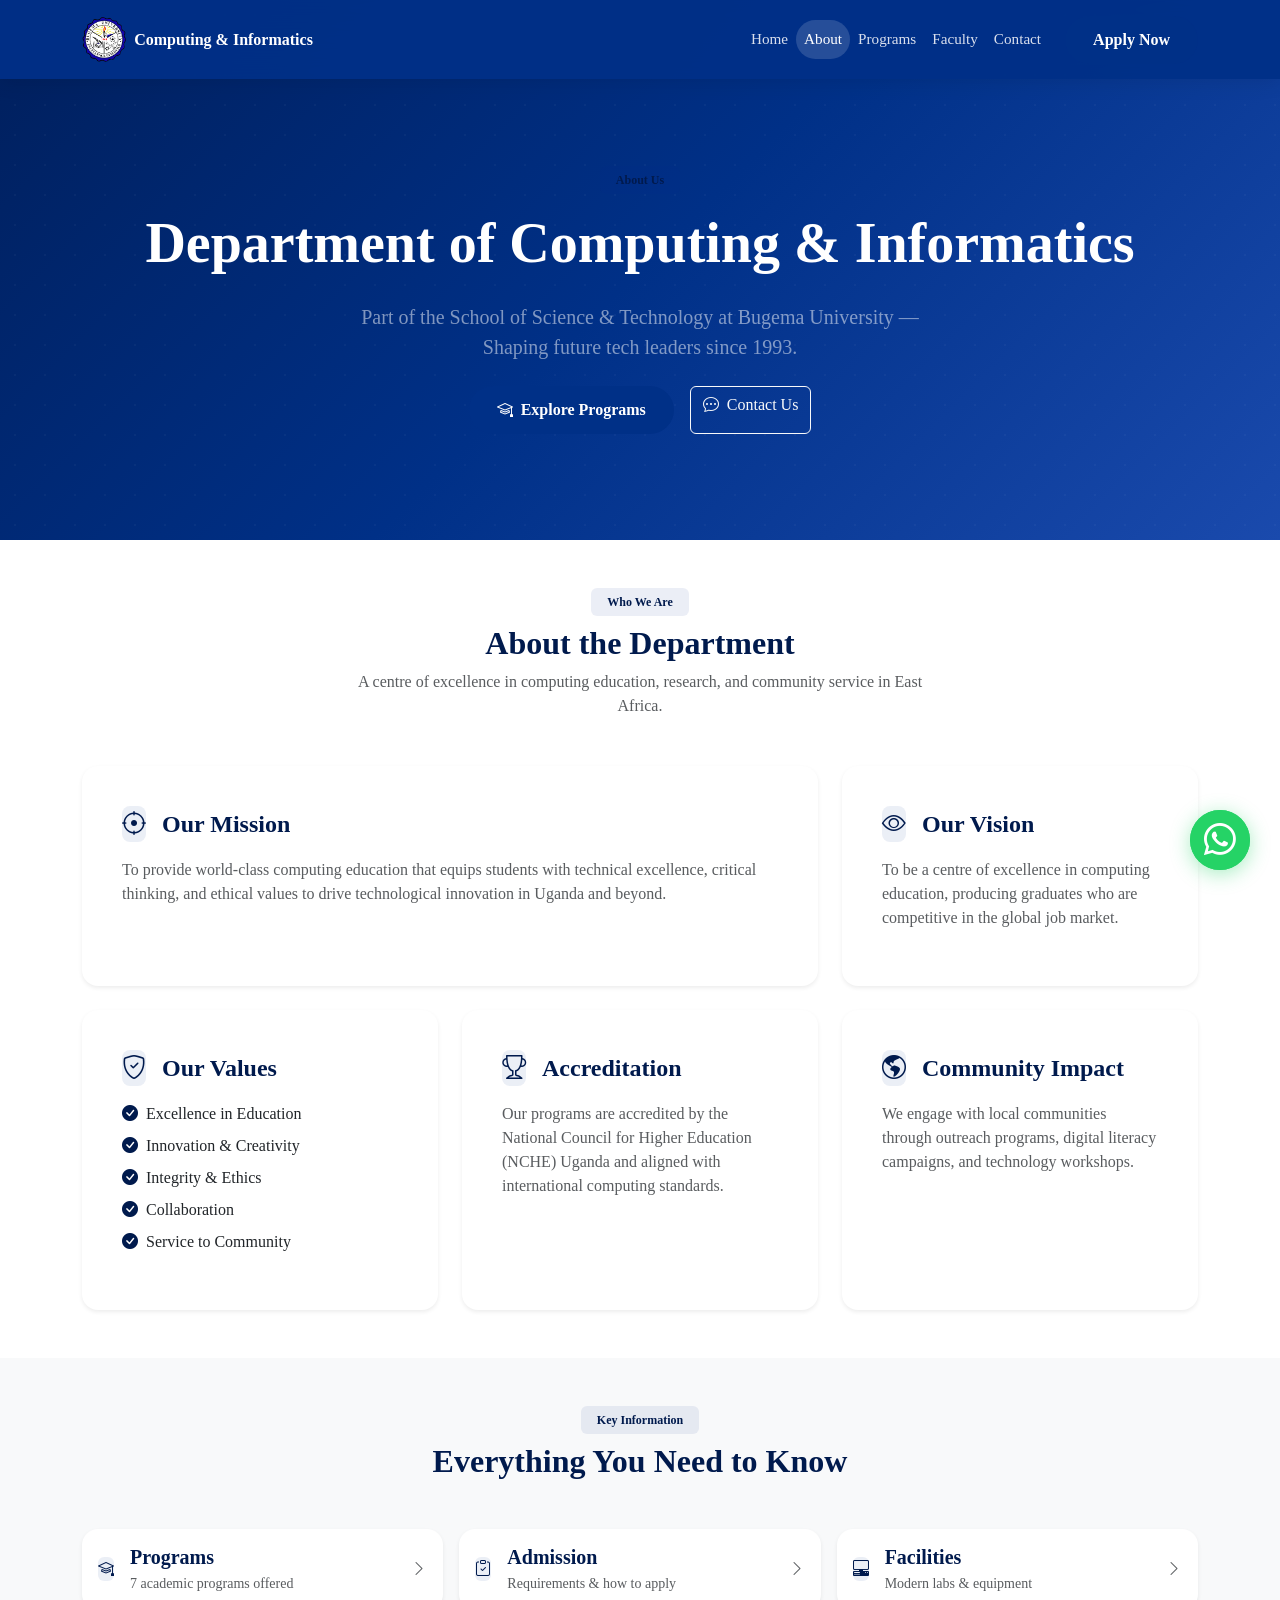
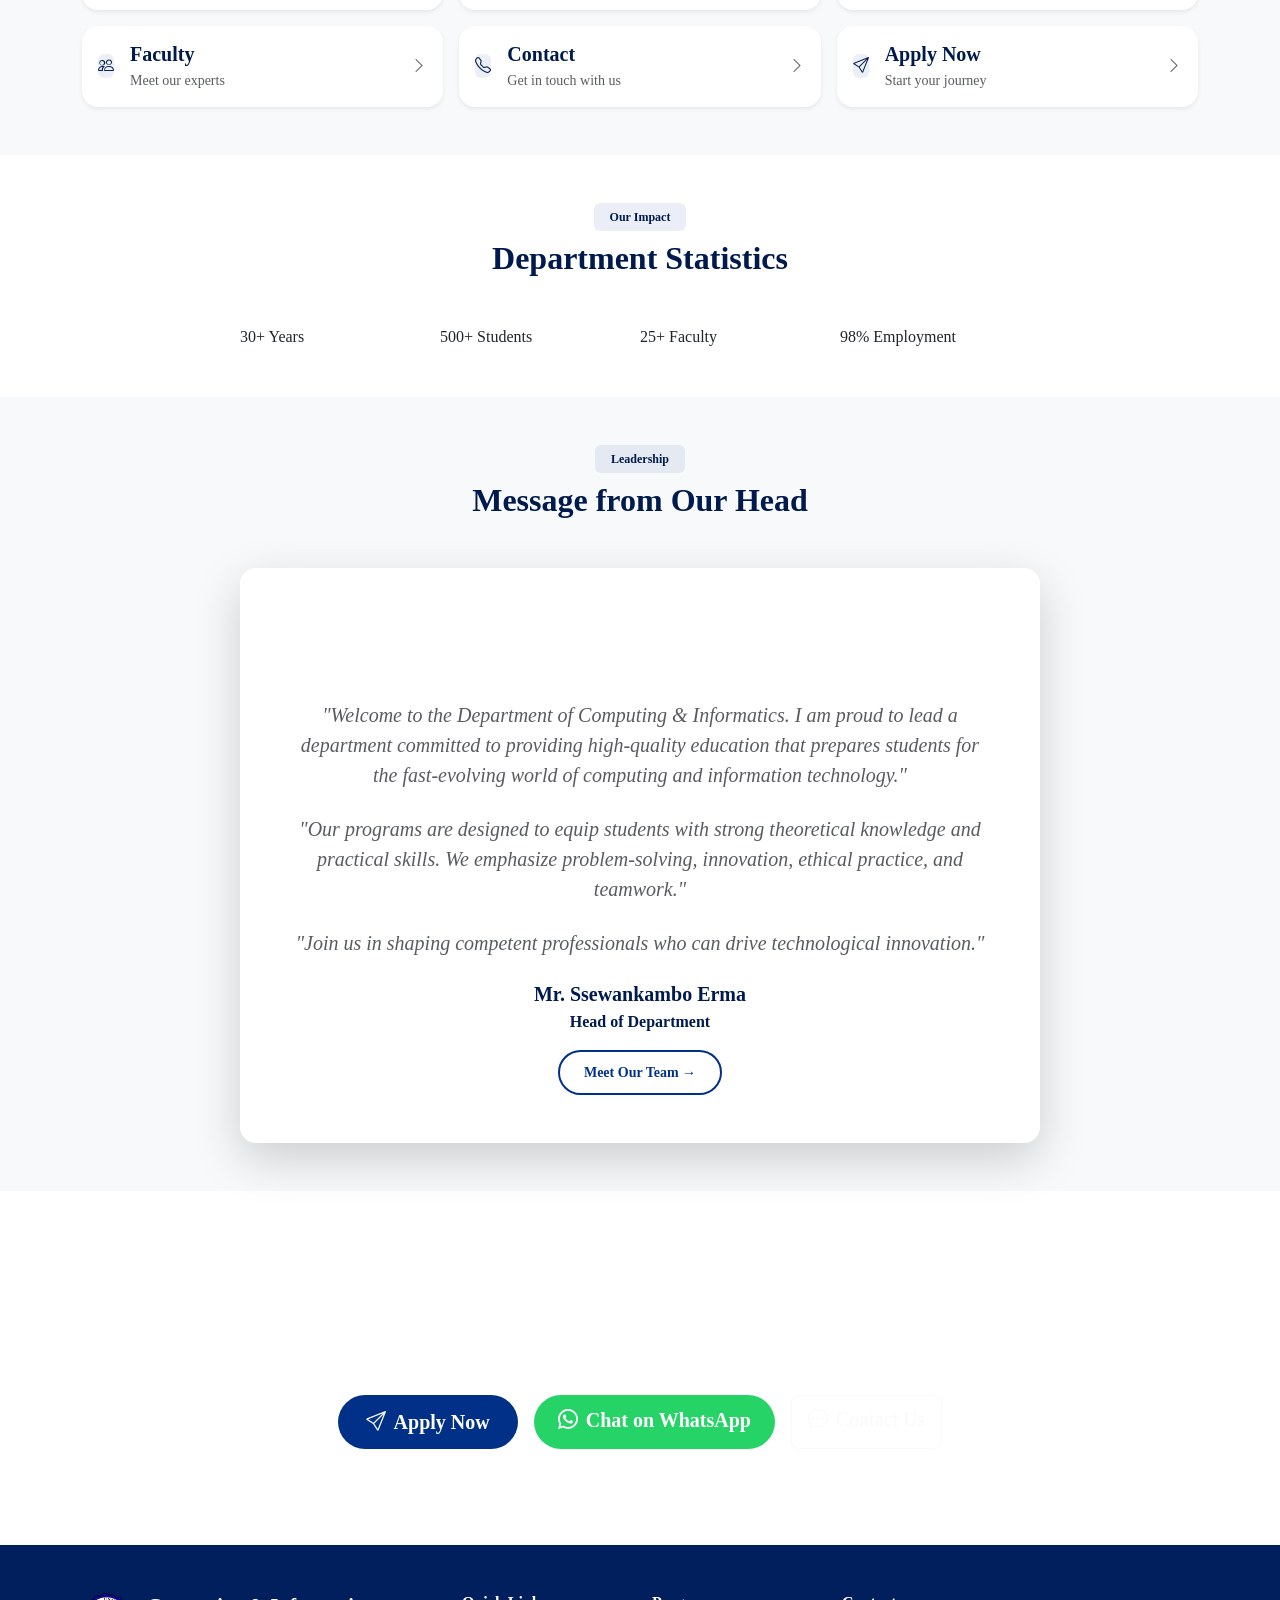
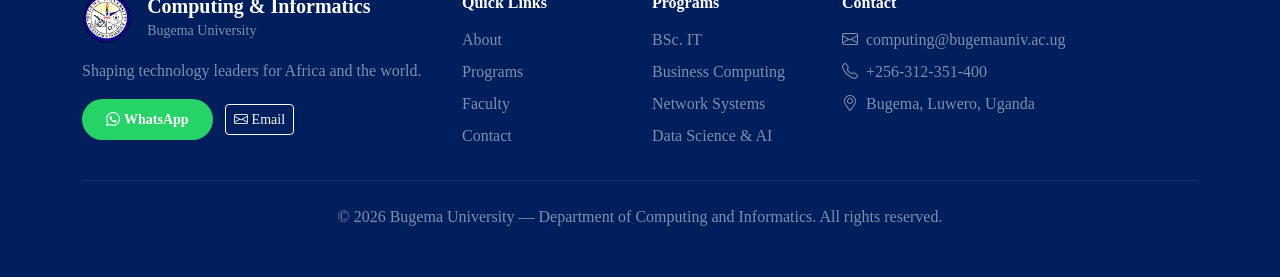
==== commit baafdb24: "Professional navbar with solid Bugema blue background, improved styling and hover effects" ====
--- a/about.html
+++ b/about.html
@@ -12,7 +12,7 @@
 </head>
 <body>
     <!-- Navigation -->
-    <nav class="navbar navbar-expand-lg fixed-top scrolled" id="navbar">
+    <nav class="navbar navbar-expand-lg fixed-top" id="navbar">
         <div class="container">
             <a class="navbar-brand d-flex align-items-center" href="index.html">
                 <img src="images/Bugema_logo.png" alt="Logo" height="45" class="me-2 rounded-3">
--- a/css/style.css
+++ b/css/style.css
@@ -74,19 +74,24 @@
 
 /* ===== CUSTOM COLORS ===== */
 .bg-bugema { background-color: var(--bugema-blue) !important; }
-.bg-bugema-subtle { background-color: var(--bugema-blue-subtle) !important; }
-.text-bugema { color: var(--bugema-blue) !important; }
+.bg-bugema-subtle { background-color: rgba(0, 48, 135, 0.08) !important; }
+.text-bugema { color: #001a4d !important; }
+.text-bugema-dark { color: #001a4d !important; }
+.text-dark { color: #1a1f36 !important; }
 
 /* ===== NAVBAR ===== */
 .navbar {
     padding: 12px 0;
     transition: var(--transition);
-    background: transparent;
+    background: rgba(0, 48, 135, 0.95);
+    backdrop-filter: blur(20px);
+    z-index: 1030;
+    box-shadow: 0 2px 20px rgba(0,0,0,0.1);
 }
 .navbar.scrolled {
-    background: rgba(255,255,255,0.95);
+    background: rgba(255,255,255,0.98) !important;
     backdrop-filter: blur(20px);
-    box-shadow: var(--shadow-sm);
+    box-shadow: 0 4px 30px rgba(0,0,0,0.1);
     padding: 8px 0;
 }
 .navbar-brand .brand-text {
@@ -97,11 +102,12 @@
 }
 .navbar.scrolled .brand-text { color: var(--bugema-blue); }
 .navbar-nav .nav-link {
-    color: rgba(255,255,255,0.9);
+    color: rgba(255,255,255,0.85);
     font-weight: 500;
     padding: 8px 16px;
     border-radius: 50px;
     transition: var(--transition);
+    font-size: 0.95rem;
 }
 .navbar.scrolled .navbar-nav .nav-link { color: var(--gray-600); }
 .navbar-nav .nav-link:hover,
@@ -126,123 +132,318 @@
     background-image: url("data:image/svg+xml,%3csvg xmlns='http://www.w3.org/2000/svg' viewBox='0 0 30 30'%3e%3cpath stroke='rgba%280, 48, 135, 1%29' stroke-linecap='round' stroke-miterlimit='10' stroke-width='2' d='M4 7h22M4 15h22M4 23h22'/%3e%3c/svg%3e");
 }
 
-/* ===== IMPROESSIVE HERO ===== */
-.hero-impressive {
+/* ===== HERO SECTION NEW ===== */
+.hero-section-new {
     position: relative;
     min-height: 100vh;
     display: flex;
     align-items: center;
     overflow: hidden;
 }
+
 .hero-bg-image {
     position: absolute;
     inset: 0;
     background-size: cover;
     background-position: center;
     background-repeat: no-repeat;
-}
-.hero-overlay-gradient {
+    transform: scale(1.1);
+    animation: heroZoom 20s ease-in-out infinite alternate;
+}
+
+@keyframes heroZoom {
+    from { transform: scale(1.1); }
+    to { transform: scale(1.0); }
+}
+
+.hero-overlay-new {
     position: absolute;
     inset: 0;
-    background: linear-gradient(135deg, rgba(0,31,92,0.92) 0%, rgba(0,48,135,0.85) 50%, rgba(0,48,135,0.7) 100%);
-}
-.hero-content-impressive {
+    background: linear-gradient(135deg, rgba(0,31,92,0.95) 0%, rgba(0,48,135,0.88) 40%, rgba(0,48,135,0.75) 100%);
+}
+
+/* Particles */
+.hero-particles {
+    position: absolute;
+    inset: 0;
+    overflow: hidden;
+    pointer-events: none;
+}
+
+.particle {
+    position: absolute;
+    width: 6px;
+    height: 6px;
+    background: rgba(255,255,255,0.3);
+    border-radius: 50%;
+    animation: floatParticle 15s infinite;
+}
+
+.particle:nth-child(1) { left: 10%; top: 20%; animation-delay: 0s; }
+.particle:nth-child(2) { left: 20%; top: 80%; animation-delay: 2s; }
+.particle:nth-child(3) { left: 60%; top: 40%; animation-delay: 4s; }
+.particle:nth-child(4) { left: 80%; top: 60%; animation-delay: 6s; }
+.particle:nth-child(5) { left: 90%; top: 30%; animation-delay: 8s; }
+
+@keyframes floatParticle {
+    0%, 100% { transform: translateY(0) translateX(0); opacity: 0.3; }
+    50% { transform: translateY(-100px) translateX(50px); opacity: 0.8; }
+}
+
+/* Hero Content */
+.hero-content-new {
     position: relative;
-    z-index: 2;
+    z-index: 10;
     width: 100%;
-    padding: 120px 0 80px;
-}
-.hero-badge-animated {
-    animation: fadeInDown 1s ease;
-}
-@keyframes fadeInDown {
+}
+
+/* Badge Animation */
+.hero-badge-new .badge {
+    animation: slideInDown 0.8s ease forwards;
+    opacity: 0;
+}
+
+@keyframes slideInDown {
     from { opacity: 0; transform: translateY(-30px); }
     to { opacity: 1; transform: translateY(0); }
 }
-.hero-stats-row {
-    display: flex;
-    align-items: center;
-    background: rgba(255,255,255,0.1);
-    backdrop-filter: blur(12px);
-    border: 1px solid rgba(255,255,255,0.2);
-    border-radius: var(--radius-md);
-    padding: 20px 30px;
-    max-width: 500px;
-}
-.stat-box { text-align: center; padding: 0 15px; }
-.stat-number { font-size: 2rem; font-weight: 800; color: var(--white); }
-.stat-plus { font-size: 1.4rem; font-weight: 700; color: rgba(255,255,255,0.7); }
-.stat-label { display: block; font-size: 0.7rem; font-weight: 500; color: rgba(255,255,255,0.6); text-transform: uppercase; letter-spacing: 1px; }
-.stat-divider { width: 1px; height: 50px; background: rgba(255,255,255,0.2); }
-.hero-scroll-hint {
-    position: absolute;
-    bottom: 30px;
-    left: 50%;
-    transform: translateX(-50%);
-    z-index: 3;
-}
-.scroll-inner {
-    display: flex;
-    flex-direction: column;
-    align-items: center;
-    gap: 8px;
+
+/* Title Animation */
+.hero-title-animated {
+    animation: fadeInUp 1s ease 0.4s forwards;
+    opacity: 0;
+}
+
+.hero-subtitle-animated {
+    animation: fadeInUp 1s ease 0.6s forwards;
+    opacity: 0;
+}
+
+.text-gradient {
+    background: linear-gradient(135deg, var(--white) 0%, rgba(255,255,255,0.8) 100%);
+    -webkit-background-clip: text;
+    -webkit-text-fill-color: transparent;
+    background-clip: text;
+    animation: shimmer 3s ease-in-out infinite;
+}
+
+@keyframes shimmer {
+    0%, 100% { filter: brightness(1); }
+    50% { filter: brightness(1.2); }
+}
+
+@keyframes fadeInUp {
+    from { opacity: 0; transform: translateY(40px); }
+    to { opacity: 1; transform: translateY(0); }
+}
+
+/* Description Animation */
+.hero-desc-animated {
+    animation: fadeInUp 1s ease 0.8s forwards;
+    opacity: 0;
+}
+
+/* CTA Animation */
+.hero-cta-animated {
+    animation: fadeInUp 1s ease 1s forwards;
+    opacity: 0;
+}
+
+/* Stats Animation */
+.hero-stats-new {
+    animation: fadeInUp 1s ease 1.2s forwards;
+    opacity: 0;
+}
+
+.hero-stats-new {
+    background: rgba(255,255,255,0.08);
+    backdrop-filter: blur(16px);
+    border: 1px solid rgba(255,255,255,0.15);
+    border-radius: var(--radius-lg);
+    padding: 25px 30px;
+}
+
+.stat-item-new {
+    text-align: center;
+    padding: 10px;
+}
+
+.stat-icon {
+    font-size: 24px;
     color: rgba(255,255,255,0.6);
-    font-size: 0.75rem;
-    letter-spacing: 2px;
+    margin-bottom: 8px;
+}
+
+.stat-item-new .stat-number {
+    font-size: 2.2rem;
+    font-weight: 800;
+    color: var(--white);
+    line-height: 1;
+}
+
+.stat-item-new .stat-plus {
+    font-size: 1.5rem;
+    font-weight: 700;
+    color: rgba(255,255,255,0.7);
+}
+
+.stat-item-new .stat-label {
+    display: block;
+    font-size: 0.7rem;
+    font-weight: 600;
+    color: rgba(255,255,255,0.6);
     text-transform: uppercase;
-    animation: bounce 2s infinite;
-}
-@keyframes bounce {
-    0%, 100% { transform: translateX(-50%) translateY(0); }
-    50% { transform: translateX(-50%) translateY(8px); }
-}
-
-/* ===== HERO FEATURE CARD ===== */
-.hero-feature-card {
-    background: rgba(255,255,255,0.95);
+    letter-spacing: 1px;
+    margin-top: 4px;
+}
+
+/* Hero Feature Card Animation */
+.hero-card-animated {
+    animation: slideInRight 1s ease 1s forwards;
+    opacity: 0;
+}
+
+@keyframes slideInRight {
+    from { opacity: 0; transform: translateX(60px); }
+    to { opacity: 1; transform: translateX(0); }
+}
+
+.hero-feature-card-new {
+    background: rgba(255,255,255,0.97);
     backdrop-filter: blur(20px);
     border-radius: var(--radius-lg);
     padding: 30px;
-    box-shadow: var(--shadow-lg);
-    animation: fadeInRight 1s ease 0.3s both;
-}
-@keyframes fadeInRight {
-    from { opacity: 0; transform: translateX(30px); }
-    to { opacity: 1; transform: translateX(0); }
-}
-.feature-header {
-    display: flex;
-    align-items: center;
-    gap: 10px;
-    font-size: 1.2rem;
+    box-shadow: 0 25px 80px rgba(0,0,0,0.3);
+}
+
+.feature-card-header {
+    display: flex;
+    align-items: center;
+    gap: 12px;
+    margin-bottom: 25px;
+    padding-bottom: 20px;
+    border-bottom: 2px solid var(--bugema-blue-subtle);
+}
+
+.feature-icon {
+    width: 50px;
+    height: 50px;
+    background: var(--bugema-blue);
+    border-radius: 12px;
+    display: flex;
+    align-items: center;
+    justify-content: center;
+    color: var(--white);
+    font-size: 24px;
+}
+
+.feature-card-header h4 {
     font-weight: 700;
     color: var(--bugema-blue);
-    margin-bottom: 20px;
-    padding-bottom: 15px;
-    border-bottom: 2px solid var(--bugema-blue-subtle);
-}
-.feature-header i { font-size: 1.5rem; }
-.feature-list {
+    margin: 0;
+}
+
+.feature-list-new {
     list-style: none;
     padding: 0;
     margin: 0;
 }
-.feature-list li {
-    padding: 10px 0;
-    display: flex;
+
+.feature-list-new li {
+    display: flex;
+    align-items: center;
+    gap: 15px;
+    padding: 12px 0;
+    border-bottom: 1px solid rgba(0,48,135,0.08);
+}
+
+.feature-list-new li:last-child {
+    border-bottom: none;
+}
+
+.feature-check {
+    width: 28px;
+    height: 28px;
+    background: var(--bugema-blue);
+    border-radius: 50%;
+    display: flex;
+    align-items: center;
+    justify-content: center;
+    color: var(--white);
+    font-size: 14px;
+    flex-shrink: 0;
+}
+
+.feature-list-new li div {
+    flex: 1;
+}
+
+.feature-list-new li strong {
+    display: block;
+    color: var(--bugema-blue);
+    font-size: 0.95rem;
+}
+
+.feature-list-new li small {
+    color: var(--gray-600);
+    font-size: 0.8rem;
+}
+
+/* Scroll Indicator */
+.hero-scroll-indicator {
+    position: absolute;
+    bottom: 40px;
+    left: 50%;
+    transform: translateX(-50%);
+    display: flex;
+    flex-direction: column;
     align-items: center;
     gap: 10px;
-    color: var(--gray-800);
-    font-weight: 500;
-}
-.feature-list li i { color: var(--bugema-blue); font-size: 1.2rem; }
-
-/* ===== SECTION LABELS ===== */
-.section-label { animation: fadeIn 0.8s ease; }
+    z-index: 10;
+    animation: bounce 2s infinite;
+}
+
+.scroll-mouse {
+    width: 26px;
+    height: 40px;
+    border: 2px solid rgba(255,255,255,0.5);
+    border-radius: 13px;
+    position: relative;
+}
+
+.scroll-wheel {
+    width: 4px;
+    height: 8px;
+    background: var(--white);
+    border-radius: 2px;
+    position: absolute;
+    top: 6px;
+    left: 50%;
+    transform: translateX(-50%);
+    animation: scrollWheel 1.5s infinite;
+}
+
+@keyframes scrollWheel {
+    0% { opacity: 1; transform: translateX(-50%) translateY(0); }
+    100% { opacity: 0; transform: translateX(-50%) translateY(12px); }
+}
+
+.hero-scroll-indicator span {
+    color: rgba(255,255,255,0.6);
+    font-size: 0.7rem;
+    letter-spacing: 2px;
+    text-transform: uppercase;
+}
+
+@keyframes bounce {
+    0%, 100% { transform: translateX(-50%) translateY(0); }
+    50% { transform: translateX(-50%) translateY(10px); }
+}
 
 /* ===== MISSION CARDS ===== */
 .mission-card {
     transition: var(--transition);
+    border-radius: var(--radius-md);
 }
 .mission-card:hover {
     transform: translateY(-5px);
@@ -269,6 +470,23 @@
 .program-card:hover {
     transform: translateY(-8px);
     box-shadow: var(--shadow-lg) !important;
+}
+.program-card .card-title,
+.program-card h4,
+.program-card h5 {
+    color: #001a4d !important;
+}
+.program-card p {
+    color: #495057 !important;
+}
+
+/* ===== SECTION HEADINGS ===== */
+.section-title {
+    color: #001a4d !important;
+    font-weight: 700;
+}
+.section-subtitle {
+    color: #6c757d !important;
 }
 
 /* ===== WHY CARDS ===== */
@@ -391,18 +609,19 @@
 
 /* ===== RESPONSIVE ===== */
 @media (max-width: 992px) {
-    .hero-stats-row {
-        flex-wrap: wrap;
-        justify-content: center;
-        gap: 20px;
+    .hero-stats-new {
+        padding: 20px;
     }
-    .stat-divider { display: none; }
-    .stat-box { min-width: 100px; }
+    .stat-item-new .stat-number {
+        font-size: 1.8rem;
+    }
 }
 
 @media (max-width: 768px) {
-    .hero-content-impressive { padding: 100px 0 60px; }
-    .hero-feature-card { margin-top: 40px; }
+    .hero-section-new {
+        min-height: auto;
+        padding: 100px 0 60px;
+    }
     .whatsapp-float {
         bottom: 20px;
         right: 20px;
@@ -414,8 +633,28 @@
 
 /* ===== PAGE HERO (inner pages) ===== */
 .page-hero-section {
+    position: relative;
     min-height: 60vh;
     padding: 140px 0 80px;
+    background: linear-gradient(135deg, var(--bugema-blue-dark) 0%, var(--bugema-blue) 50%, var(--bugema-blue-light) 100%);
+    display: flex;
+    align-items: center;
+    overflow: hidden;
+}
+.page-hero-section::before {
+    content: '';
+    position: absolute;
+    inset: 0;
+    background-image: radial-gradient(rgba(255,255,255,0.03) 1px, transparent 1px);
+    background-size: 30px 30px;
+}
+.page-hero-section .hero-overlay {
+    display: none;
+}
+.page-hero-section .hero-content {
+    position: relative;
+    z-index: 10;
+    width: 100%;
 }
 
 /* ===== ORGANIZATIONAL CHART ===== */
@@ -538,3 +777,103 @@
         min-width: 200px;
     }
 }
+
+/* ===== FACULTY PAGE PRO STYLES ===== */
+.faculty-avatar {
+    width: 110px;
+    height: 110px;
+    border-radius: 50%;
+    background: linear-gradient(135deg, var(--bugema-blue) 0%, var(--bugema-blue-light) 100%);
+    display: flex;
+    align-items: center;
+    justify-content: center;
+    box-shadow: 0 10px 30px rgba(0,48,135,0.25);
+    position: relative;
+}
+.faculty-avatar::after {
+    content: '';
+    position: absolute;
+    inset: -4px;
+    border-radius: 50%;
+    border: 3px solid rgba(0,48,135,0.15);
+}
+.faculty-avatar i {
+    font-size: 48px;
+    color: var(--white);
+}
+
+.faculty-card-pro .card {
+    transition: var(--transition);
+    border-radius: var(--radius-lg);
+}
+.faculty-card-pro .card:hover {
+    transform: translateY(-8px);
+    box-shadow: var(--shadow-lg) !important;
+}
+
+.qualification-badge {
+    min-height: 28px;
+}
+
+.expertise-area .badge {
+    font-weight: 500;
+    padding: 6px 12px;
+}
+
+.technical-avatar {
+    width: 90px;
+    height: 90px;
+    border-radius: 50%;
+    background: linear-gradient(135deg, var(--gray-600) 0%, var(--gray-800) 100%);
+    display: flex;
+    align-items: center;
+    justify-content: center;
+}
+.technical-avatar i {
+    font-size: 40px;
+    color: var(--white);
+}
+
+.committee-card {
+    border-radius: var(--radius-lg);
+    transition: var(--transition);
+}
+.committee-card:hover {
+    transform: translateY(-5px);
+    box-shadow: var(--shadow-md) !important;
+}
+.committee-icon {
+    width: 70px;
+    height: 70px;
+    border-radius: 50%;
+    background: var(--bugema-blue-subtle);
+    display: flex;
+    align-items: center;
+    justify-content: center;
+    color: var(--bugema-blue);
+    transition: var(--transition);
+}
+.committee-card:hover .committee-icon {
+    background: var(--bugema-blue);
+    color: var(--white);
+}
+
+.committee-members {
+    min-height: 40px;
+    display: flex;
+    align-items: center;
+    justify-content: center;
+}
+
+/* ===== NAVBAR SCROLL STATE ===== */
+.navbar.scrolled {
+    background: rgba(255,255,255,0.98) !important;
+    backdrop-filter: blur(20px);
+    box-shadow: var(--shadow-sm);
+    padding: 8px 0;
+}
+.navbar.scrolled .brand-text { color: var(--bugema-blue) !important; }
+.navbar.scrolled .nav-link { color: var(--gray-600) !important; }
+.navbar.scrolled .nav-link:hover, 
+.navbar.scrolled .nav-link.active { color: var(--bugema-blue) !important; }
+
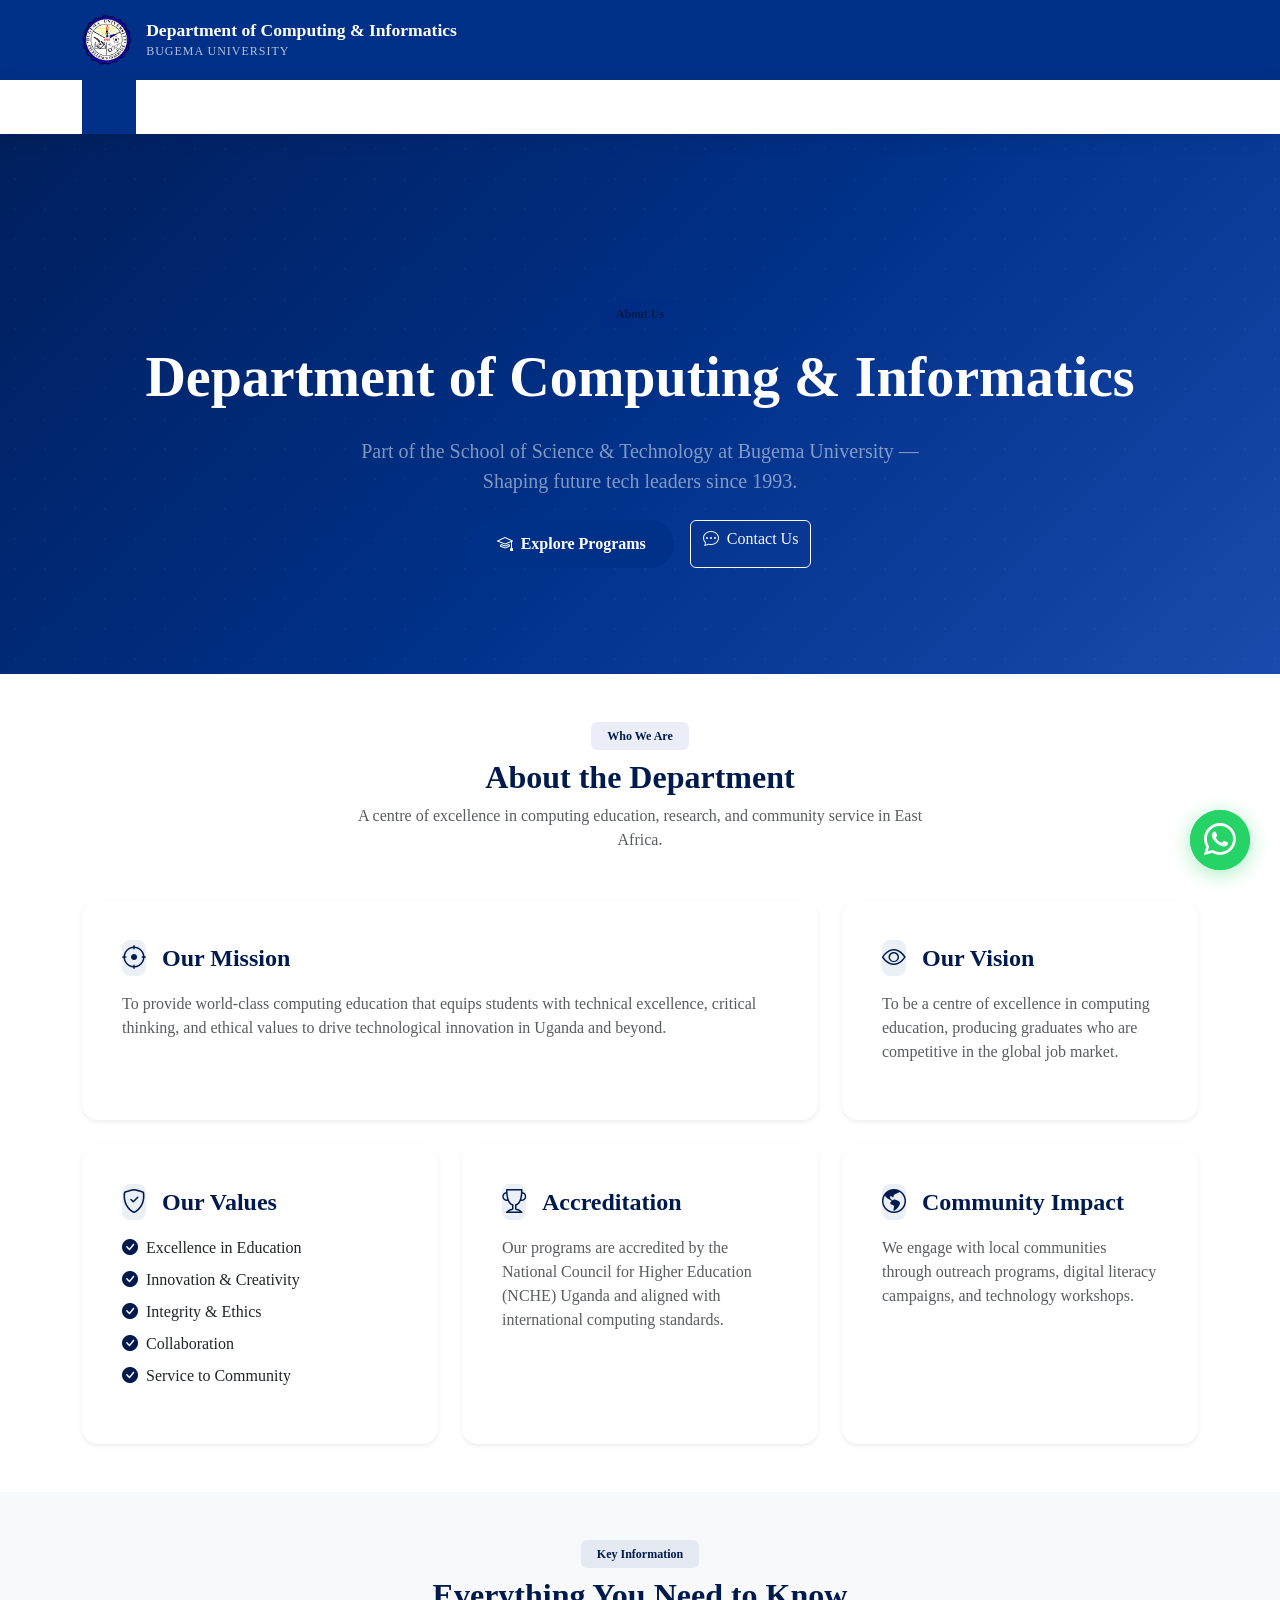
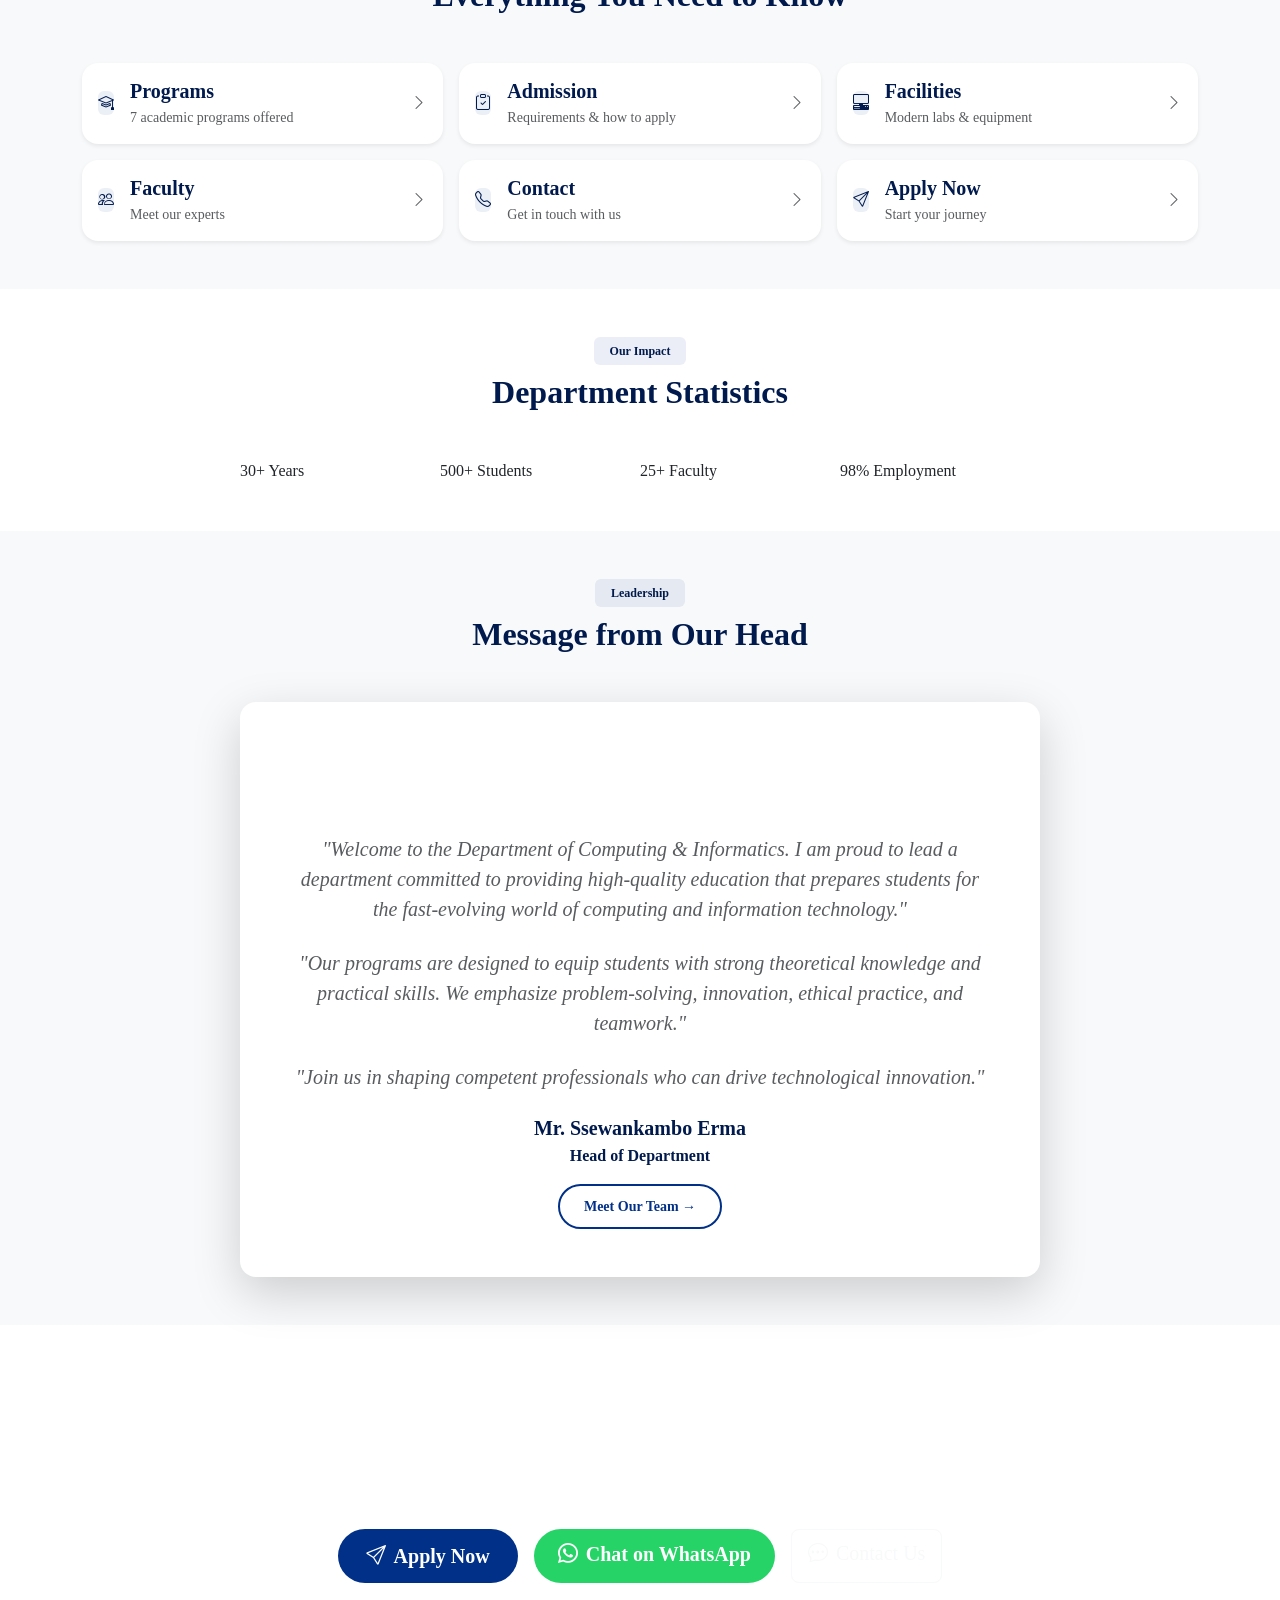
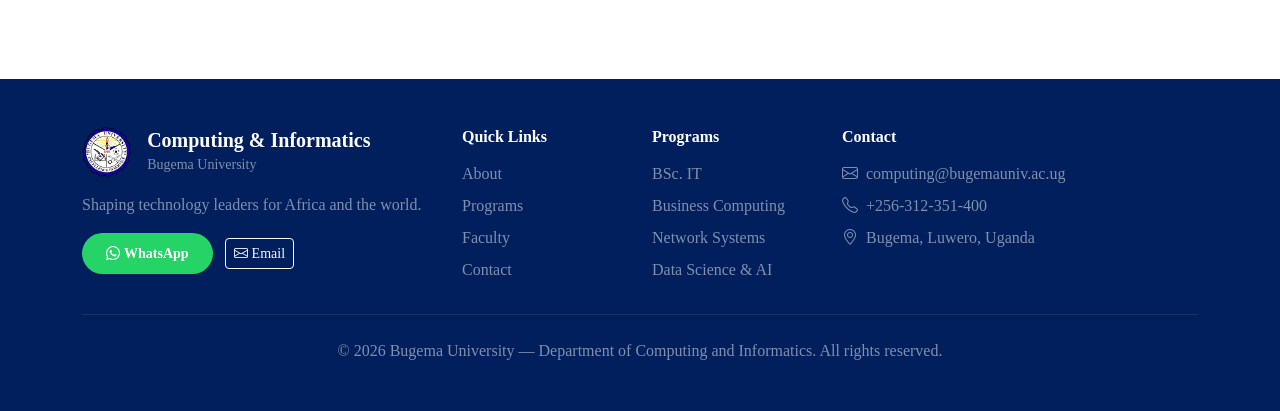
==== commit e57bea95: "Complete navbar redesign: Logo top bar with Bugema blue background, navigation bar below with underl" ====
--- a/about.html
+++ b/about.html
@@ -11,24 +11,33 @@
     <link rel="stylesheet" href="css/style.css">
 </head>
 <body>
-    <!-- Navigation -->
-    <nav class="navbar navbar-expand-lg fixed-top" id="navbar">
-        <div class="container">
-            <a class="navbar-brand d-flex align-items-center" href="index.html">
-                <img src="images/Bugema_logo.png" alt="Logo" height="45" class="me-2 rounded-3">
-                <span class="brand-text">Computing & Informatics</span>
+    <!-- Top Bar with Logo -->
+    <div class="top-bar">
+        <div class="container">
+            <a class="top-bar-brand" href="index.html">
+                <img src="images/Bugema_logo.png" alt="Bugema University Logo">
+                <div class="brand-text">
+                    <span class="brand-title">Department of Computing & Informatics</span>
+                    <span class="brand-subtitle">Bugema University</span>
+                </div>
             </a>
+        </div>
+    </div>
+
+    <!-- Main Navigation -->
+    <nav class="main-navbar">
+        <div class="container">
             <button class="navbar-toggler border-0" type="button" data-bs-toggle="collapse" data-bs-target="#navbarNav">
                 <span class="navbar-toggler-icon"></span>
             </button>
             <div class="collapse navbar-collapse" id="navbarNav">
-                <ul class="navbar-nav ms-auto align-items-lg-center">
+                <ul class="navbar-nav align-items-lg-center">
                     <li class="nav-item"><a class="nav-link" href="index.html">Home</a></li>
                     <li class="nav-item"><a class="nav-link active" href="about.html">About</a></li>
                     <li class="nav-item"><a class="nav-link" href="programs.html">Programs</a></li>
                     <li class="nav-item"><a class="nav-link" href="faculty.html">Faculty</a></li>
                     <li class="nav-item"><a class="nav-link" href="contact.html">Contact</a></li>
-                    <li class="nav-item ms-lg-3">
+                    <li class="nav-item navbar-btn">
                         <a class="btn btn-bugema" href="application.html">Apply Now</a>
                     </li>
                 </ul>
--- a/css/style.css
+++ b/css/style.css
@@ -79,57 +79,86 @@
 .text-bugema-dark { color: #001a4d !important; }
 .text-dark { color: #1a1f36 !important; }
 
+/* ===== TOP BAR WITH LOGO ===== */
+.top-bar {
+    background: var(--bugema-blue);
+    padding: 15px 0;
+    box-shadow: 0 2px 15px rgba(0,48,135,0.2);
+}
+.top-bar a {
+    text-decoration: none;
+}
+.top-bar-brand {
+    display: flex;
+    align-items: center;
+    gap: 15px;
+}
+.top-bar-brand img {
+    height: 50px;
+    border-radius: 8px;
+}
+.top-bar-brand .brand-text {
+    display: flex;
+    flex-direction: column;
+}
+.top-bar-brand .brand-title {
+    font-size: 1.1rem;
+    font-weight: 700;
+    color: var(--white);
+    line-height: 1.2;
+}
+.top-bar-brand .brand-subtitle {
+    font-size: 0.75rem;
+    color: rgba(255,255,255,0.7);
+    text-transform: uppercase;
+    letter-spacing: 1px;
+}
+
 /* ===== NAVBAR ===== */
-.navbar {
-    padding: 12px 0;
-    transition: var(--transition);
-    background: rgba(0, 48, 135, 0.95);
-    backdrop-filter: blur(20px);
+.main-navbar {
+    background: var(--white);
+    box-shadow: 0 4px 20px rgba(0,0,0,0.08);
+    position: relative;
     z-index: 1030;
-    box-shadow: 0 2px 20px rgba(0,0,0,0.1);
-}
-.navbar.scrolled {
-    background: rgba(255,255,255,0.98) !important;
-    backdrop-filter: blur(20px);
-    box-shadow: 0 4px 30px rgba(0,0,0,0.1);
-    padding: 8px 0;
-}
-.navbar-brand .brand-text {
-    font-weight: 700;
-    font-size: 1rem;
-    color: var(--white);
-    transition: var(--transition);
-}
-.navbar.scrolled .brand-text { color: var(--bugema-blue); }
-.navbar-nav .nav-link {
-    color: rgba(255,255,255,0.85);
-    font-weight: 500;
-    padding: 8px 16px;
-    border-radius: 50px;
+}
+.main-navbar .navbar {
+    padding: 0;
+    background: transparent !important;
+    box-shadow: none;
+}
+.main-navbar .navbar-brand {
+    display: none;
+}
+.main-navbar .navbar-nav {
+    margin-left: 0;
+    width: 100%;
+    justify-content: flex-start;
+}
+.main-navbar .navbar-nav .nav-link {
+    color: var(--gray-700);
+    font-weight: 600;
+    padding: 18px 24px;
     transition: var(--transition);
     font-size: 0.95rem;
-}
-.navbar.scrolled .navbar-nav .nav-link { color: var(--gray-600); }
-.navbar-nav .nav-link:hover,
-.navbar-nav .nav-link.active {
-    background: rgba(255,255,255,0.15);
-    color: var(--white);
-}
-.navbar.scrolled .navbar-nav .nav-link:hover,
-.navbar.scrolled .navbar-nav .nav-link.active {
-    background: var(--bugema-blue-subtle);
+    position: relative;
+    border-bottom: 3px solid transparent;
+}
+.main-navbar .navbar-nav .nav-link::after {
+    display: none;
+}
+.main-navbar .navbar-nav .nav-link:hover,
+.main-navbar .navbar-nav .nav-link.active {
     color: var(--bugema-blue);
-}
-.navbar-toggler {
+    background: transparent;
+    border-bottom-color: var(--bugema-blue);
+}
+.main-navbar .navbar-toggler {
     border: none;
-    padding: 8px;
-}
-.navbar-toggler:focus { box-shadow: none; }
-.navbar-toggler-icon {
-    background-image: url("data:image/svg+xml,%3csvg xmlns='http://www.w3.org/2000/svg' viewBox='0 0 30 30'%3e%3cpath stroke='rgba%28255, 255, 255, 1%29' stroke-linecap='round' stroke-miterlimit='10' stroke-width='2' d='M4 7h22M4 15h22M4 23h22'/%3e%3c/svg%3e");
-}
-.navbar.scrolled .navbar-toggler-icon {
-    background-image: url("data:image/svg+xml,%3csvg xmlns='http://www.w3.org/2000/svg' viewBox='0 0 30 30'%3e%3cpath stroke='rgba%280, 48, 135, 1%29' stroke-linecap='round' stroke-miterlimit='10' stroke-width='2' d='M4 7h22M4 15h22M4 23h22'/%3e%3c/svg%3e");
+    padding: 15px;
+    background: var(--bugema-blue);
+}
+.main-navbar .navbar-btn {
+    margin: 10px 0 10px 20px;
 }
 
 /* ===== HERO SECTION NEW ===== */
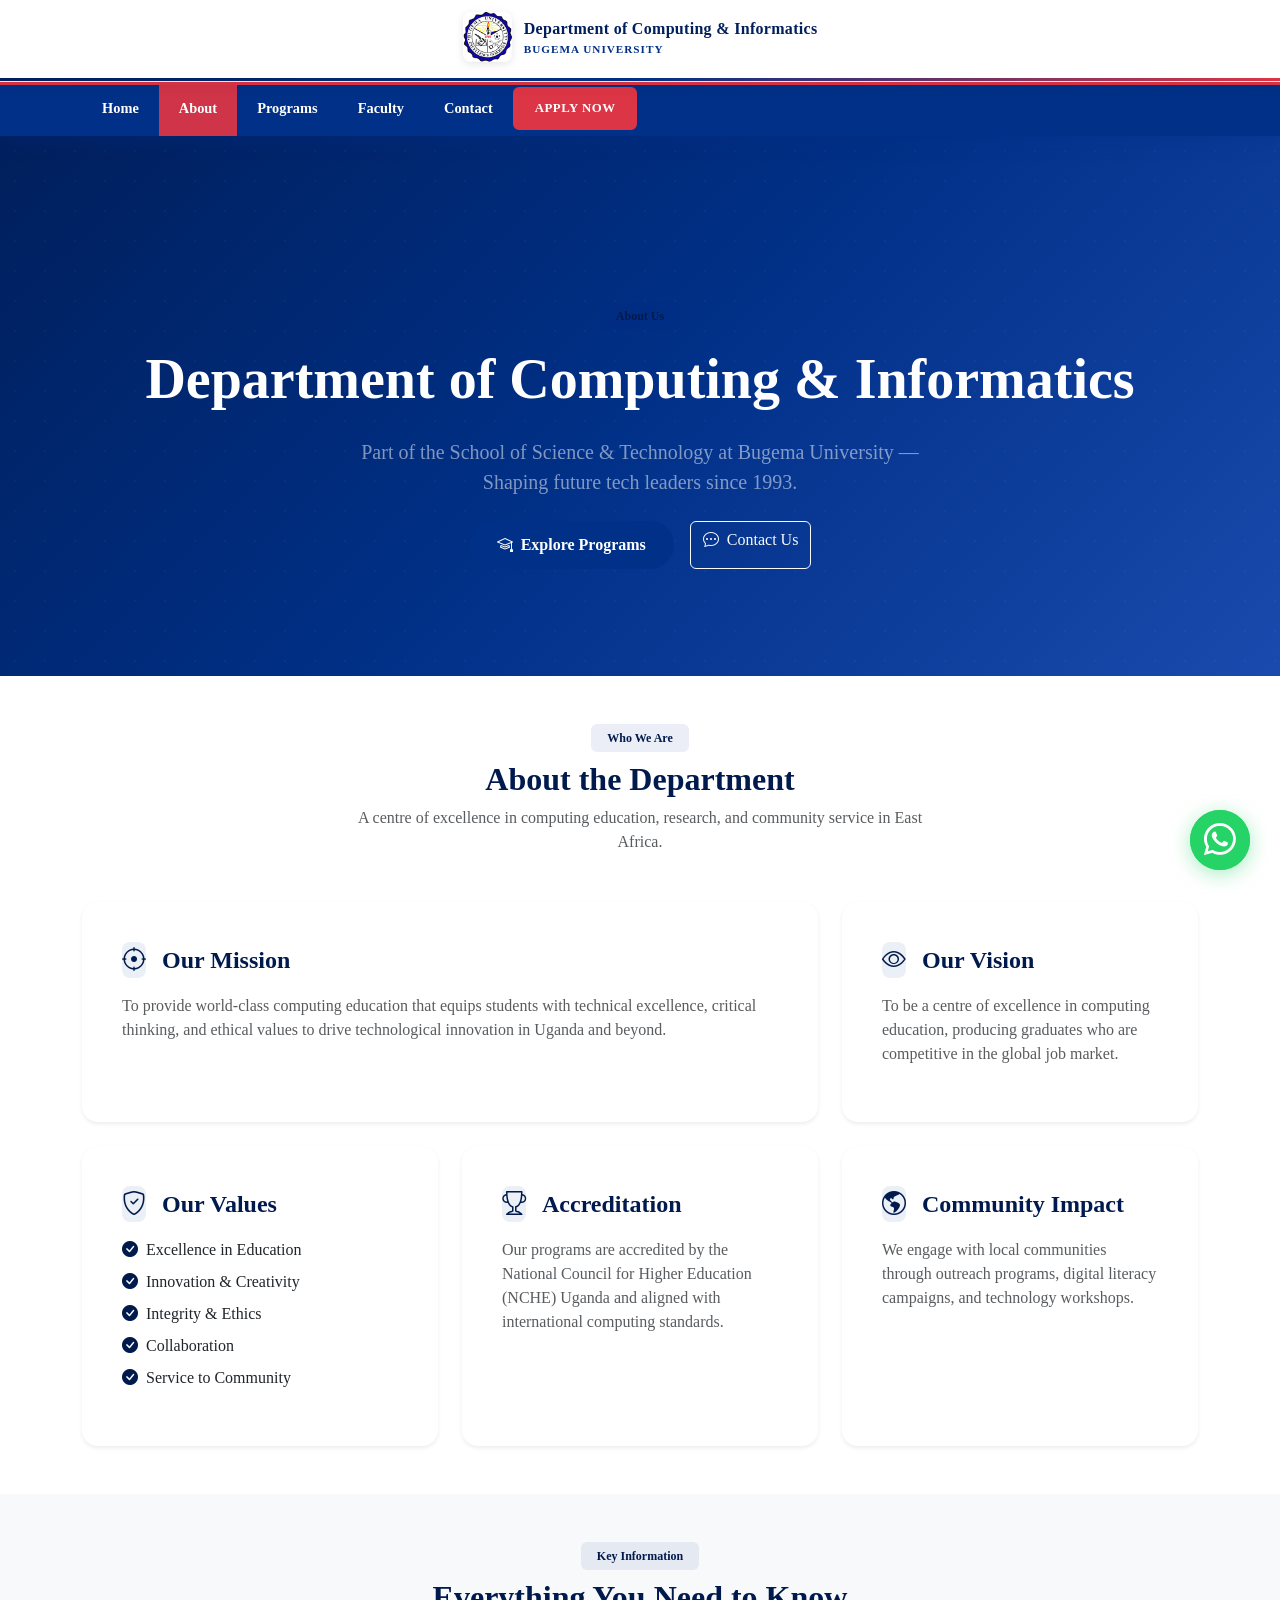
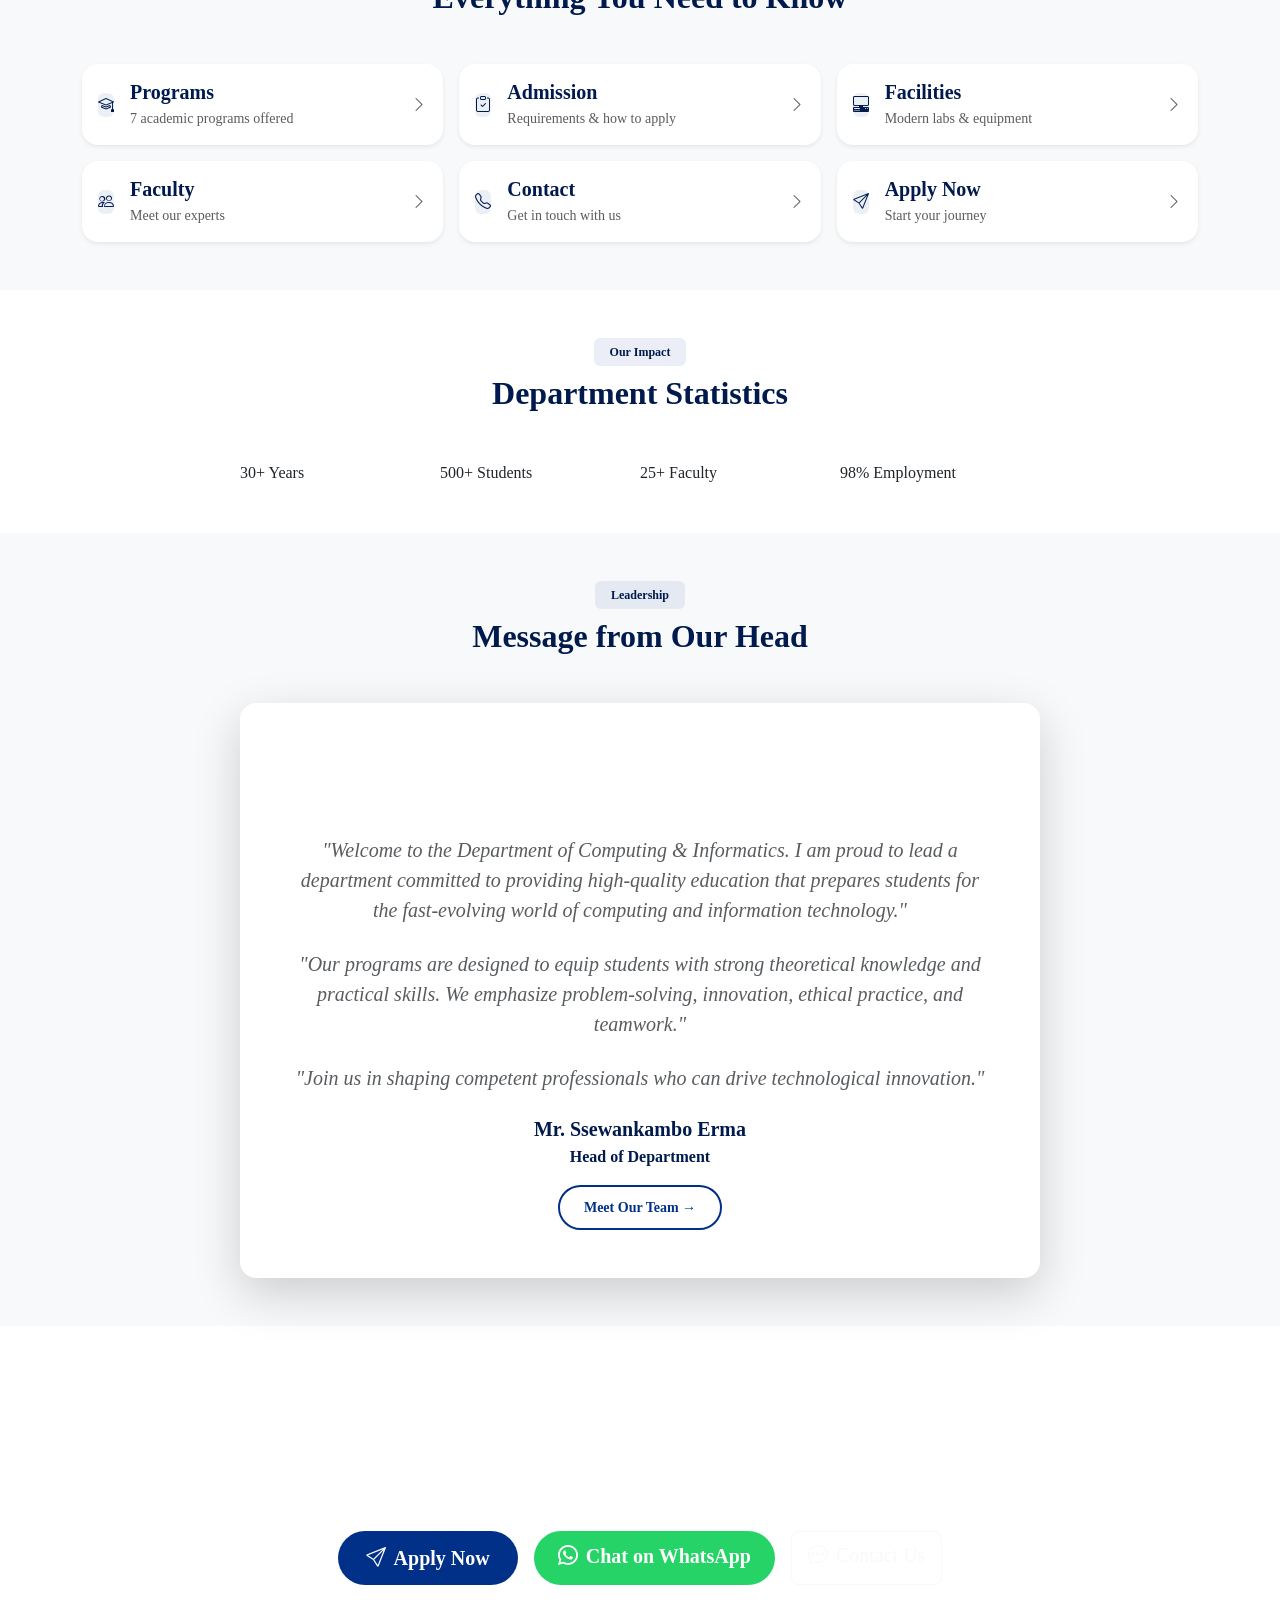
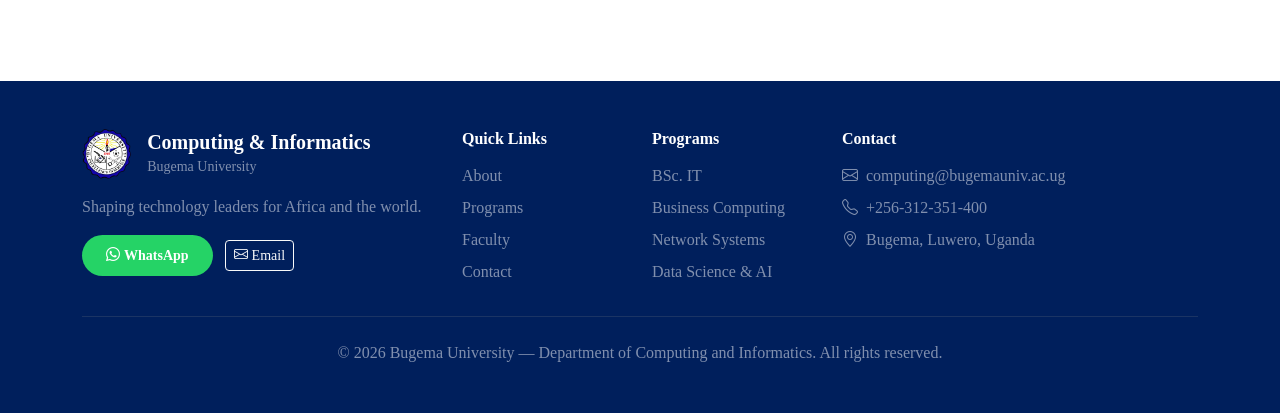
==== commit 3a776439: "Fix navbar visibility: show menu on desktop, collapse only on mobile" ====
--- a/about.html
+++ b/about.html
@@ -30,7 +30,7 @@
             <button class="navbar-toggler border-0" type="button" data-bs-toggle="collapse" data-bs-target="#navbarNav">
                 <span class="navbar-toggler-icon"></span>
             </button>
-            <div class="collapse navbar-collapse" id="navbarNav">
+            <div class="navbar-collapse" id="navbarNav">
                 <ul class="navbar-nav align-items-lg-center">
                     <li class="nav-item"><a class="nav-link" href="index.html">Home</a></li>
                     <li class="nav-item"><a class="nav-link active" href="about.html">About</a></li>
--- a/css/style.css
+++ b/css/style.css
@@ -4,6 +4,7 @@
     --bugema-blue-dark: #001f5c;
     --bugema-blue-light: #1a4aad;
     --bugema-blue-subtle: rgba(0, 48, 135, 0.1);
+    --bugema-red: #dc3545;
     --white: #ffffff;
     --light: #f8f9fa;
     --gray-100: #f0f2f8;
@@ -81,84 +82,173 @@
 
 /* ===== TOP BAR WITH LOGO ===== */
 .top-bar {
-    background: var(--bugema-blue);
-    padding: 15px 0;
-    box-shadow: 0 2px 15px rgba(0,48,135,0.2);
+    background: var(--white);
+    padding: 12px 0;
+    box-shadow: 0 2px 15px rgba(0,0,0,0.08);
+    position: relative;
+    z-index: 1032;
+    text-align: center;
+    border-bottom: 1px solid var(--gray-200);
+}
+.top-bar::after {
+    content: '';
+    position: absolute;
+    bottom: 0;
+    left: 0;
+    right: 0;
+    height: 3px;
+    background: linear-gradient(90deg, var(--bugema-blue-dark), var(--bugema-blue), var(--bugema-red));
 }
 .top-bar a {
     text-decoration: none;
+    display: inline-flex;
+    align-items: center;
+    gap: 12px;
 }
 .top-bar-brand {
-    display: flex;
-    align-items: center;
-    gap: 15px;
+    display: inline-flex;
+    align-items: center;
+    gap: 12px;
 }
 .top-bar-brand img {
     height: 50px;
     border-radius: 8px;
+    box-shadow: 0 2px 8px rgba(0,0,0,0.1);
 }
 .top-bar-brand .brand-text {
     display: flex;
     flex-direction: column;
+    text-align: left;
 }
 .top-bar-brand .brand-title {
-    font-size: 1.1rem;
+    font-size: 1rem;
     font-weight: 700;
-    color: var(--white);
-    line-height: 1.2;
+    color: var(--bugema-blue-dark);
+    letter-spacing: 0.3px;
 }
 .top-bar-brand .brand-subtitle {
-    font-size: 0.75rem;
-    color: rgba(255,255,255,0.7);
+    font-size: 0.7rem;
+    color: var(--bugema-blue);
     text-transform: uppercase;
     letter-spacing: 1px;
-}
-
-/* ===== NAVBAR ===== */
+    font-weight: 600;
+}
+
+/* ===== MAIN NAVBAR (STICKY) ===== */
 .main-navbar {
+    background: var(--bugema-blue);
+    position: sticky;
+    top: 0;
+    z-index: 1030;
+    box-shadow: 0 4px 20px rgba(0,48,135,0.3);
+}
+.main-navbar::before {
+    content: '';
+    position: absolute;
+    top: 0;
+    left: 0;
+    right: 0;
+    height: 3px;
+    background: var(--bugema-red);
+}
+.main-navbar .navbar {
+    padding: 0 !important;
+}
+.main-navbar .container {
+    display: flex;
+    align-items: center;
+    justify-content: space-between;
+}
+.main-navbar .navbar-nav {
+    display: flex;
+    flex-direction: row;
+    align-items: center;
+    margin: 0;
+    padding: 0;
+}
+.main-navbar .nav-item {
+    list-style: none;
+}
+.main-navbar .nav-link {
+    color: var(--white);
+    font-weight: 600;
+    padding: 16px 20px;
+    font-size: 0.9rem;
+    display: flex;
+    align-items: center;
+    gap: 6px;
+    transition: all 0.25s ease;
+}
+.main-navbar .nav-link i {
+    font-size: 1rem;
+}
+.main-navbar .nav-link:hover,
+.main-navbar .nav-link.active {
+    color: var(--white);
+    background: rgba(220,53,69,0.95);
+}
+.main-navbar .navbar-toggler {
+    display: none;
+    border: none;
+    padding: 10px 14px;
+    background: var(--bugema-red);
+    border-radius: 6px;
+}
+.main-navbar .navbar-toggler-icon {
+    background-image: url("data:image/svg+xml,%3csvg xmlns='http://www.w3.org/2000/svg' viewBox='0 0 30 30'%3e%3cpath stroke='rgba%28255, 255, 255, 1%29' stroke-linecap='round' stroke-miterlimit='10' stroke-width='2' d='M4 7h22M4 15h22M4 23h22'/%3e%3c/svg%3e");
+}
+.main-navbar .navbar-btn .btn {
+    background: var(--bugema-red);
+    color: var(--white);
+    padding: 10px 20px;
+    font-weight: 700;
+    border-radius: 6px;
+    text-transform: uppercase;
+    font-size: 0.8rem;
+    letter-spacing: 0.5px;
+    border: 2px solid var(--bugema-red);
+    transition: all 0.25s;
+}
+.main-navbar .navbar-btn .btn:hover {
     background: var(--white);
-    box-shadow: 0 4px 20px rgba(0,0,0,0.08);
-    position: relative;
-    z-index: 1030;
-}
-.main-navbar .navbar {
-    padding: 0;
-    background: transparent !important;
-    box-shadow: none;
-}
-.main-navbar .navbar-brand {
-    display: none;
-}
-.main-navbar .navbar-nav {
-    margin-left: 0;
-    width: 100%;
-    justify-content: flex-start;
-}
-.main-navbar .navbar-nav .nav-link {
-    color: var(--gray-700);
-    font-weight: 600;
-    padding: 18px 24px;
-    transition: var(--transition);
-    font-size: 0.95rem;
-    position: relative;
-    border-bottom: 3px solid transparent;
-}
-.main-navbar .navbar-nav .nav-link::after {
-    display: none;
-}
-.main-navbar .navbar-nav .nav-link:hover,
-.main-navbar .navbar-nav .nav-link.active {
-    color: var(--bugema-blue);
-    background: transparent;
-    border-bottom-color: var(--bugema-blue);
-}
-.main-navbar .navbar-toggler {
-    border: none;
-    padding: 15px;
-    background: var(--bugema-blue);
-}
-.main-navbar .navbar-btn {
-    margin: 10px 0 10px 20px;
+    color: var(--bugema-red);
+    transform: translateY(-2px);
+}
+
+/* Mobile - Hide navbar and show hamburger */
+@media (max-width: 991px) {
+    .main-navbar .navbar-nav {
+        display: none;
+    }
+    .main-navbar .navbar-toggler {
+        display: block;
+    }
+    .main-navbar .navbar-collapse {
+        display: none;
+        position: absolute;
+        top: 100%;
+        left: 0;
+        right: 0;
+        background: var(--bugema-blue-dark);
+        padding: 10px 0;
+        box-shadow: 0 10px 30px rgba(0,0,0,0.3);
+    }
+    .main-navbar .navbar-collapse.show,
+    .main-navbar .navbar-collapse.collapsing {
+        display: block;
+    }
+    .main-navbar .navbar-nav {
+        flex-direction: column;
+        align-items: stretch;
+    }
+    .main-navbar .nav-link {
+        padding: 14px 20px;
+        border-bottom: 1px solid rgba(255,255,255,0.1);
+    }
+    .main-navbar .navbar-btn {
+        padding: 15px 20px;
+        text-align: center;
+    }
 }
 
 /* ===== HERO SECTION NEW ===== */
@@ -894,6 +984,127 @@
     justify-content: center;
 }
 
+/* ===== CONTACT PAGE STYLES ===== */
+.contact-quick-card {
+    background: var(--white);
+    border-radius: var(--radius-lg);
+    box-shadow: 0 4px 20px rgba(0,0,0,0.06);
+    transition: var(--transition);
+    border: 2px solid transparent;
+}
+.contact-quick-card:hover {
+    transform: translateY(-5px);
+    box-shadow: 0 15px 40px rgba(0,0,0,0.12);
+    border-color: var(--bugema-blue);
+}
+.contact-icon-box {
+    width: 70px;
+    height: 70px;
+    border-radius: 50%;
+    display: flex;
+    align-items: center;
+    justify-content: center;
+    font-size: 28px;
+    color: var(--white);
+}
+
+.contact-info-card {
+    background: var(--white);
+    border-radius: var(--radius-md);
+    padding: 20px;
+    box-shadow: 0 2px 15px rgba(0,0,0,0.05);
+}
+.contact-icon-sm {
+    width: 50px;
+    height: 50px;
+    min-width: 50px;
+    border-radius: 12px;
+    background: var(--bugema-blue-subtle);
+    display: flex;
+    align-items: center;
+    justify-content: center;
+    color: var(--bugema-blue);
+    font-size: 20px;
+}
+
+.contact-form-card {
+    background: var(--white);
+    border-radius: var(--radius-lg);
+}
+
+.key-contact-card {
+    background: var(--white);
+    border-radius: var(--radius-lg);
+    padding: 30px 20px;
+    box-shadow: 0 4px 20px rgba(0,0,0,0.06);
+    transition: var(--transition);
+    border: 2px solid transparent;
+}
+.key-contact-card:hover {
+    transform: translateY(-8px);
+    box-shadow: 0 20px 50px rgba(0,0,0,0.12);
+    border-color: var(--bugema-blue);
+}
+.key-contact-avatar {
+    width: 90px;
+    height: 90px;
+    border-radius: 50%;
+    background: #25D366;
+    display: flex;
+    align-items: center;
+    justify-content: center;
+    font-size: 36px;
+    color: var(--white);
+    box-shadow: 0 8px 25px rgba(37, 211, 102, 0.3);
+}
+.key-contact-avatar i {
+    font-size: 36px;
+}
+
+.contact-details {
+    padding: 15px;
+    background: var(--gray-100);
+    border-radius: var(--radius-md);
+}
+
+.map-card {
+    border: none;
+}
+
+.faq-card {
+    background: var(--white);
+    border-radius: var(--radius-md);
+    box-shadow: 0 2px 15px rgba(0,0,0,0.05);
+    overflow: hidden;
+}
+.faq-question {
+    padding: 20px 25px;
+    display: flex;
+    align-items: center;
+    cursor: pointer;
+    font-weight: 600;
+    color: var(--gray-800);
+    transition: var(--transition);
+}
+.faq-question:hover {
+    background: var(--gray-100);
+}
+.faq-icon {
+    margin-left: auto;
+    transition: var(--transition);
+}
+.faq-card.active .faq-icon {
+    transform: rotate(180deg);
+}
+.faq-answer {
+    padding: 0 25px 20px;
+    color: var(--gray-600);
+    display: none;
+}
+.faq-card.active .faq-answer {
+    display: block;
+}
+
 /* ===== NAVBAR SCROLL STATE ===== */
 .navbar.scrolled {
     background: rgba(255,255,255,0.98) !important;
